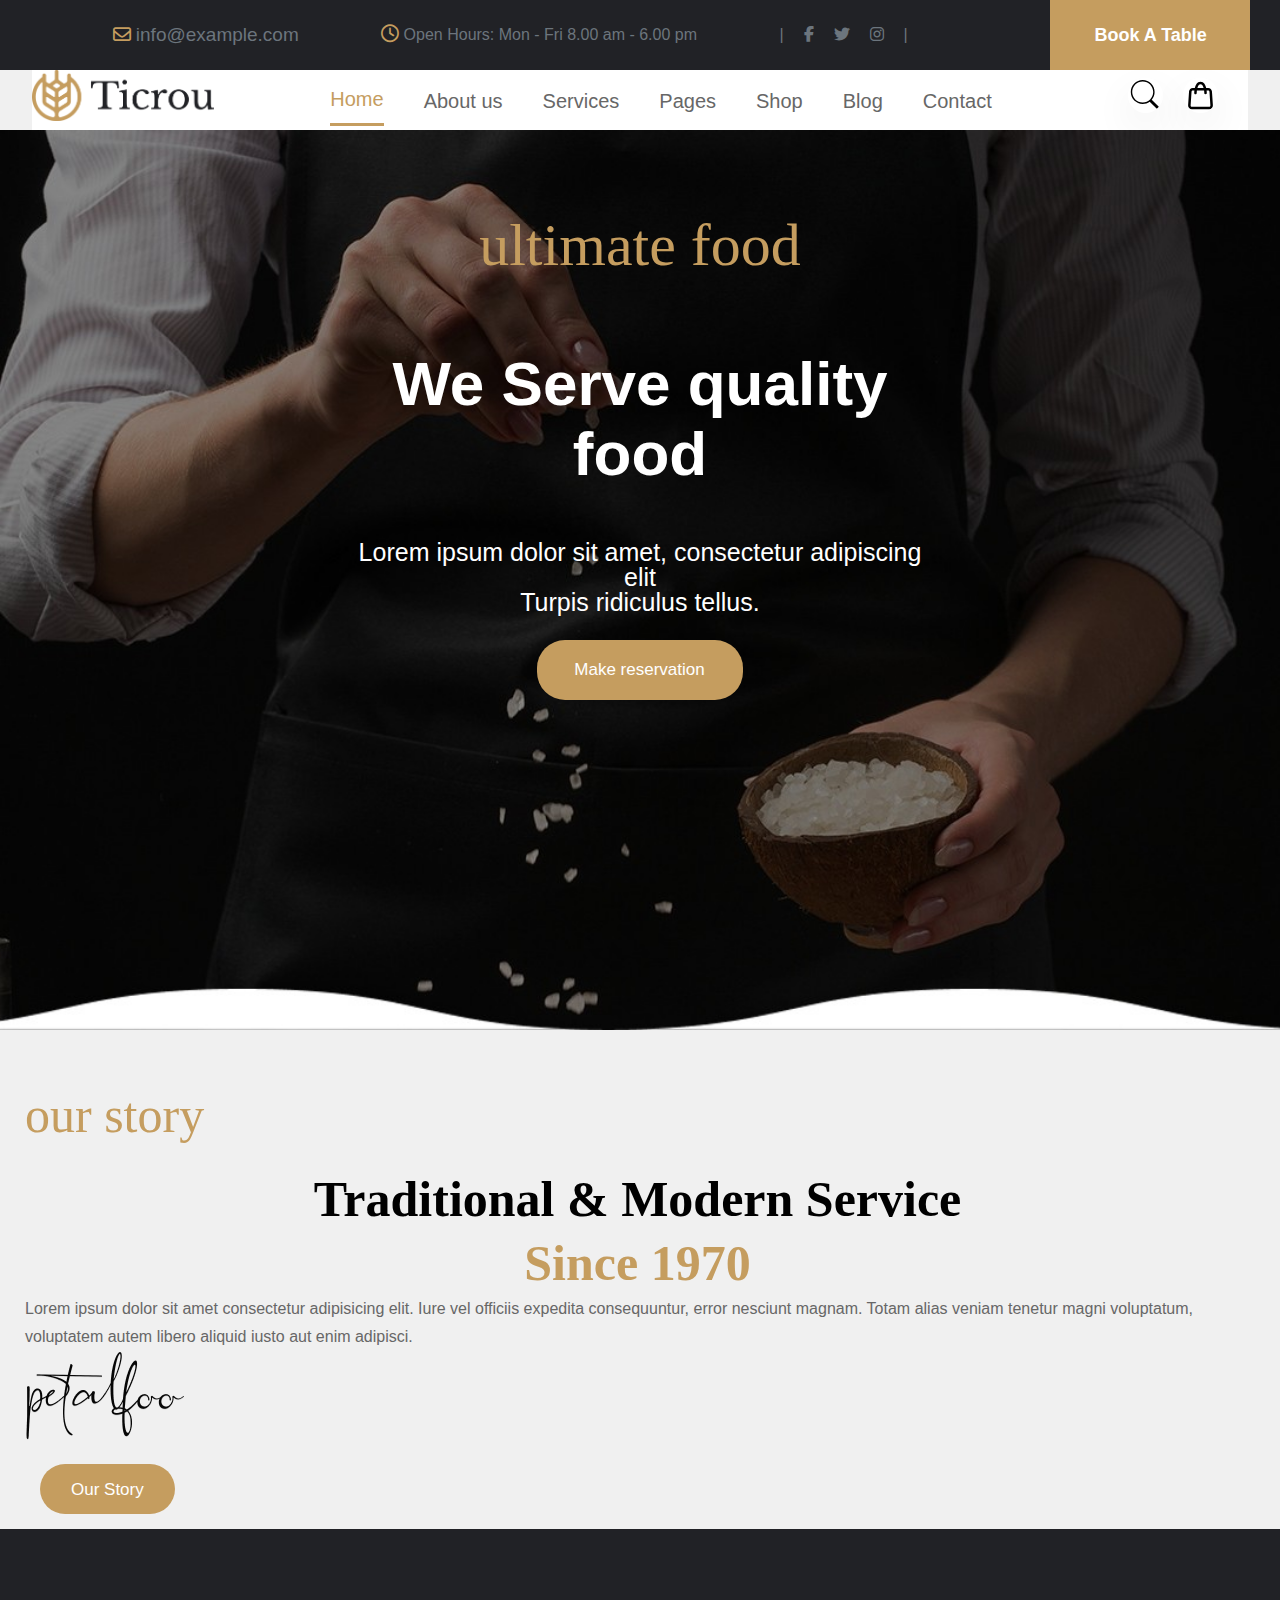
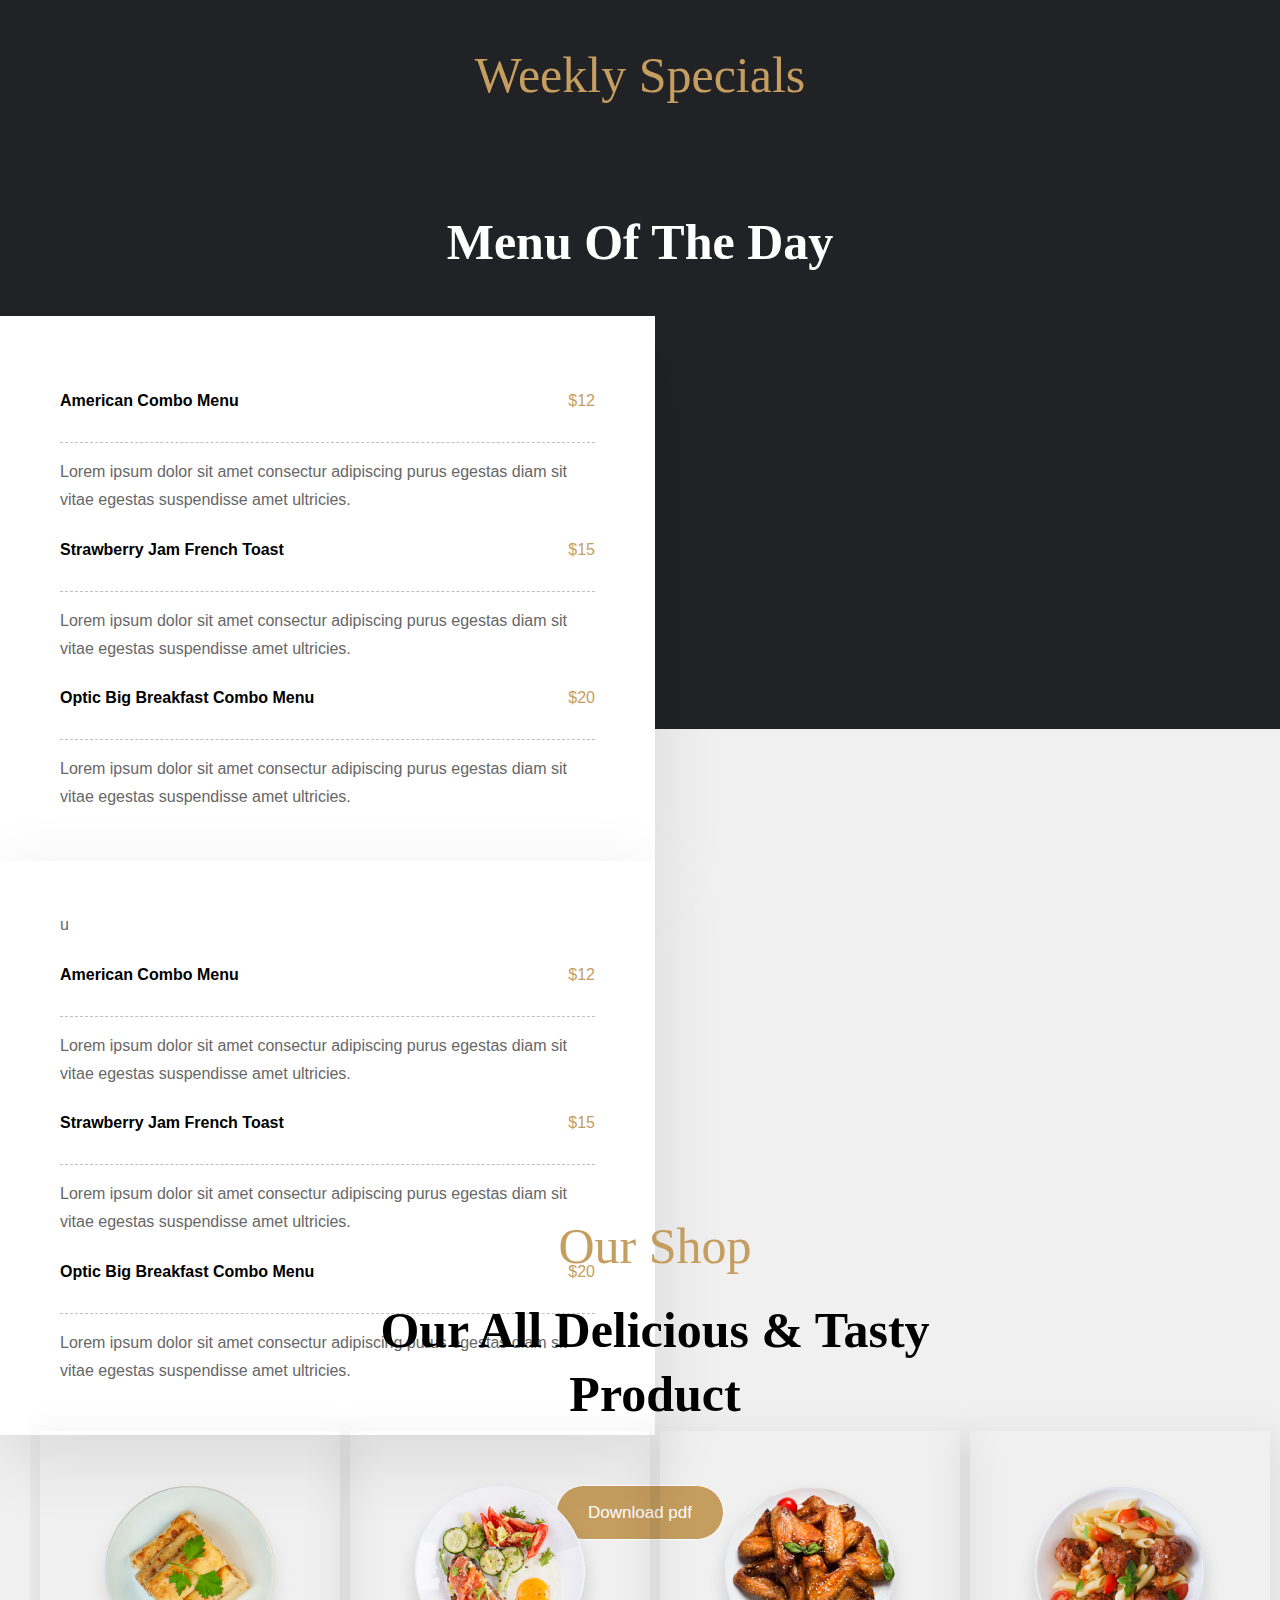
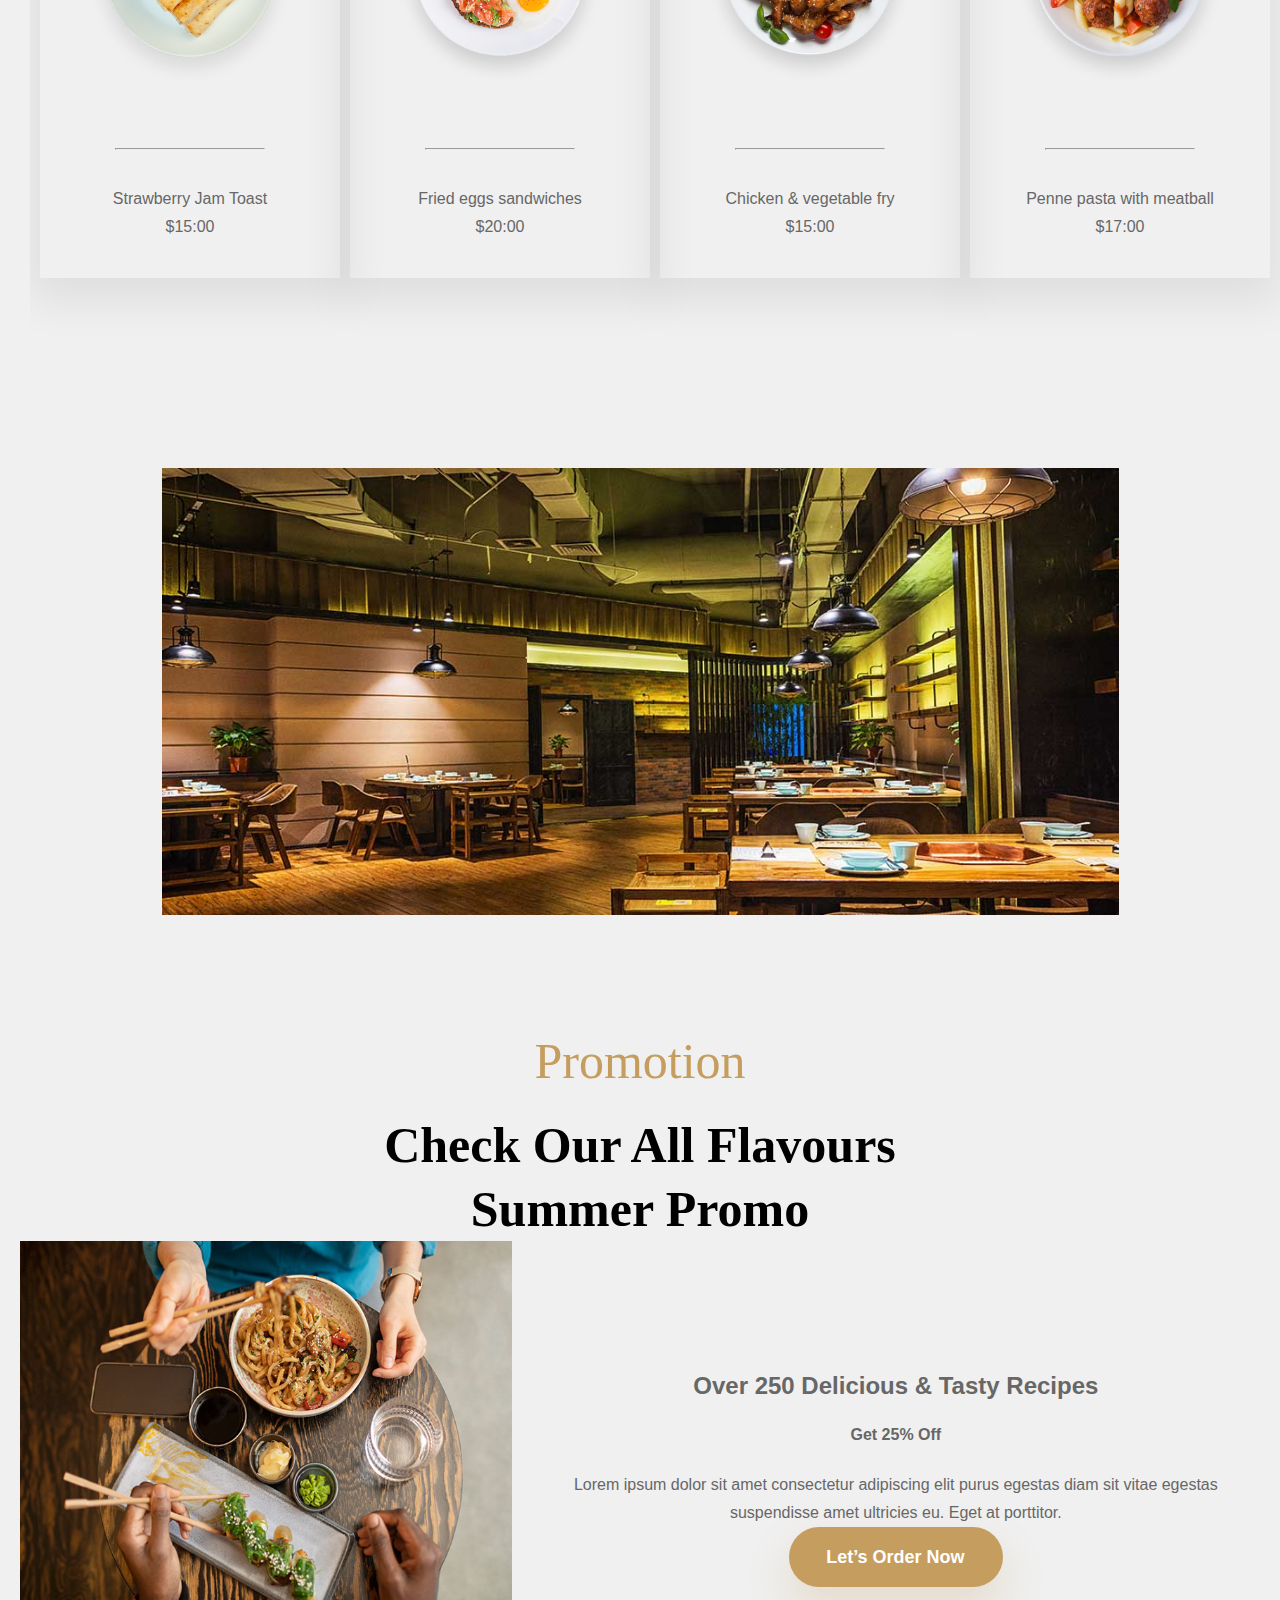
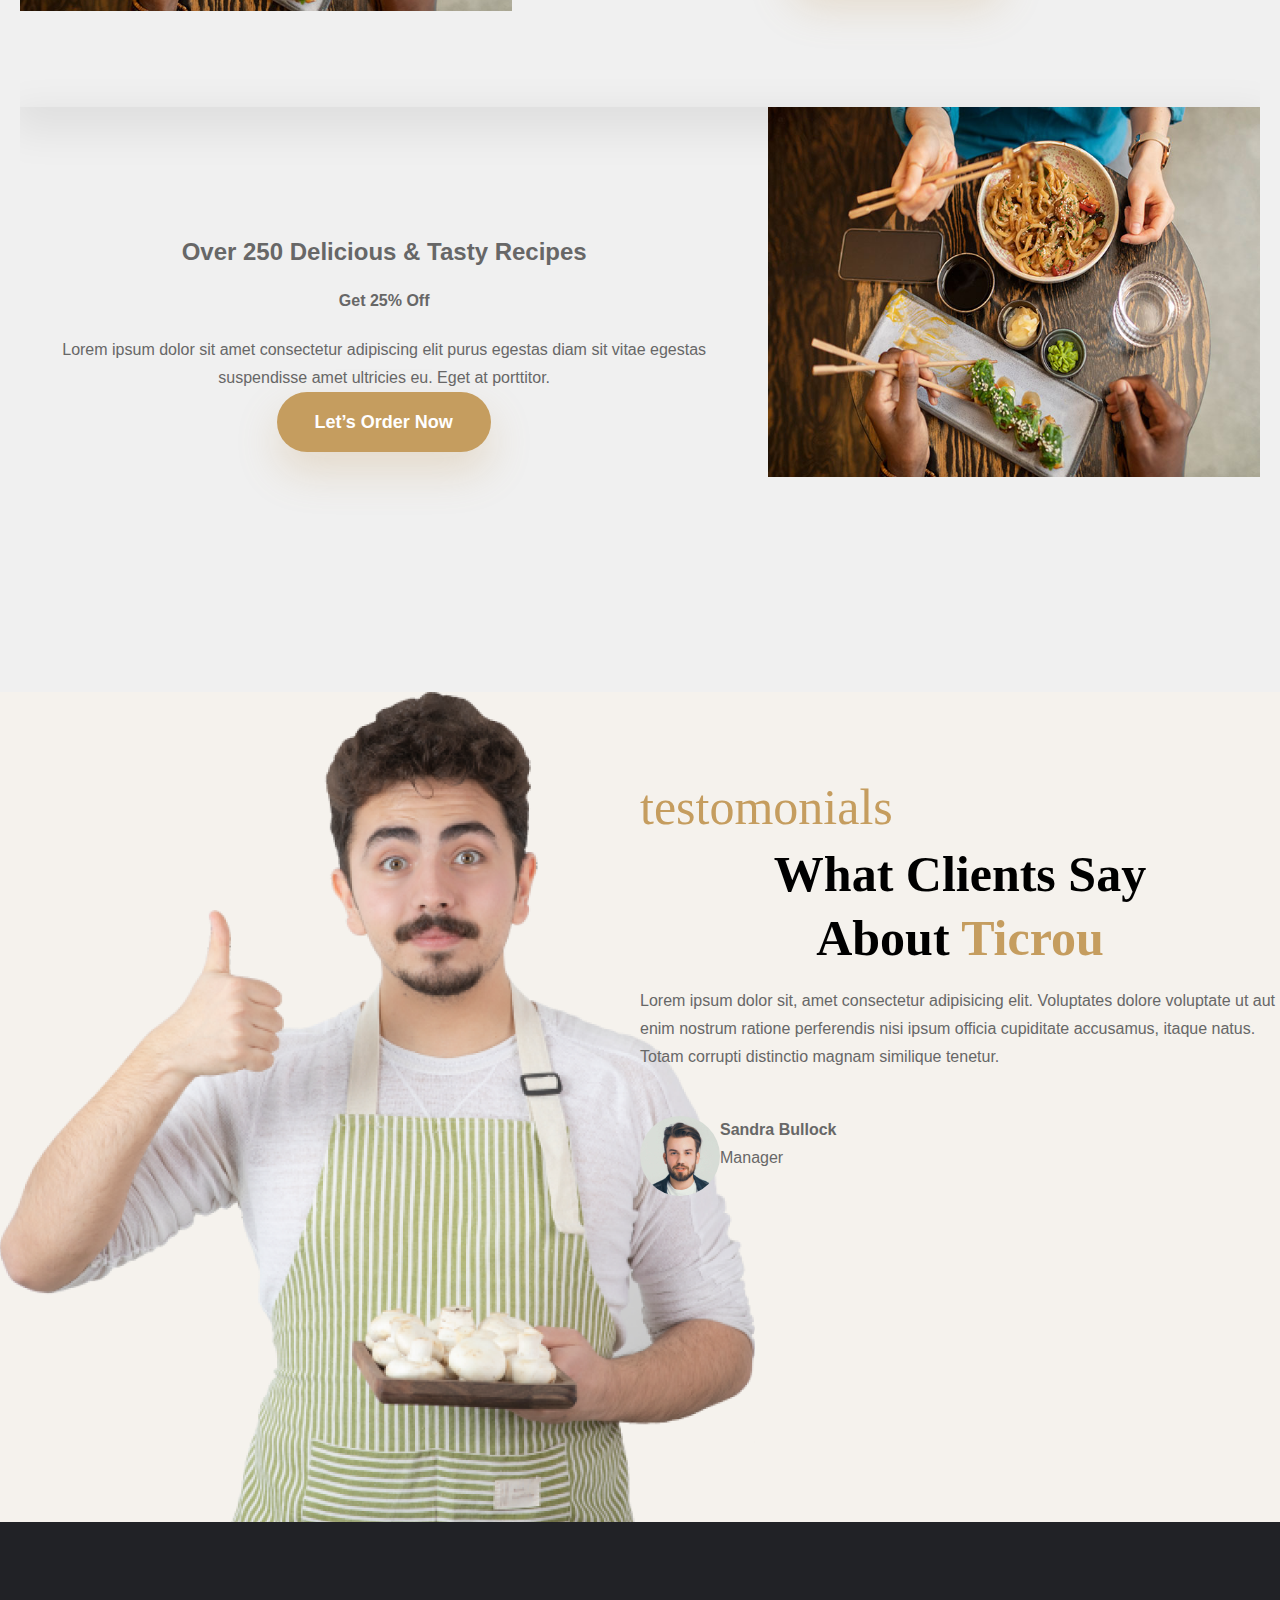
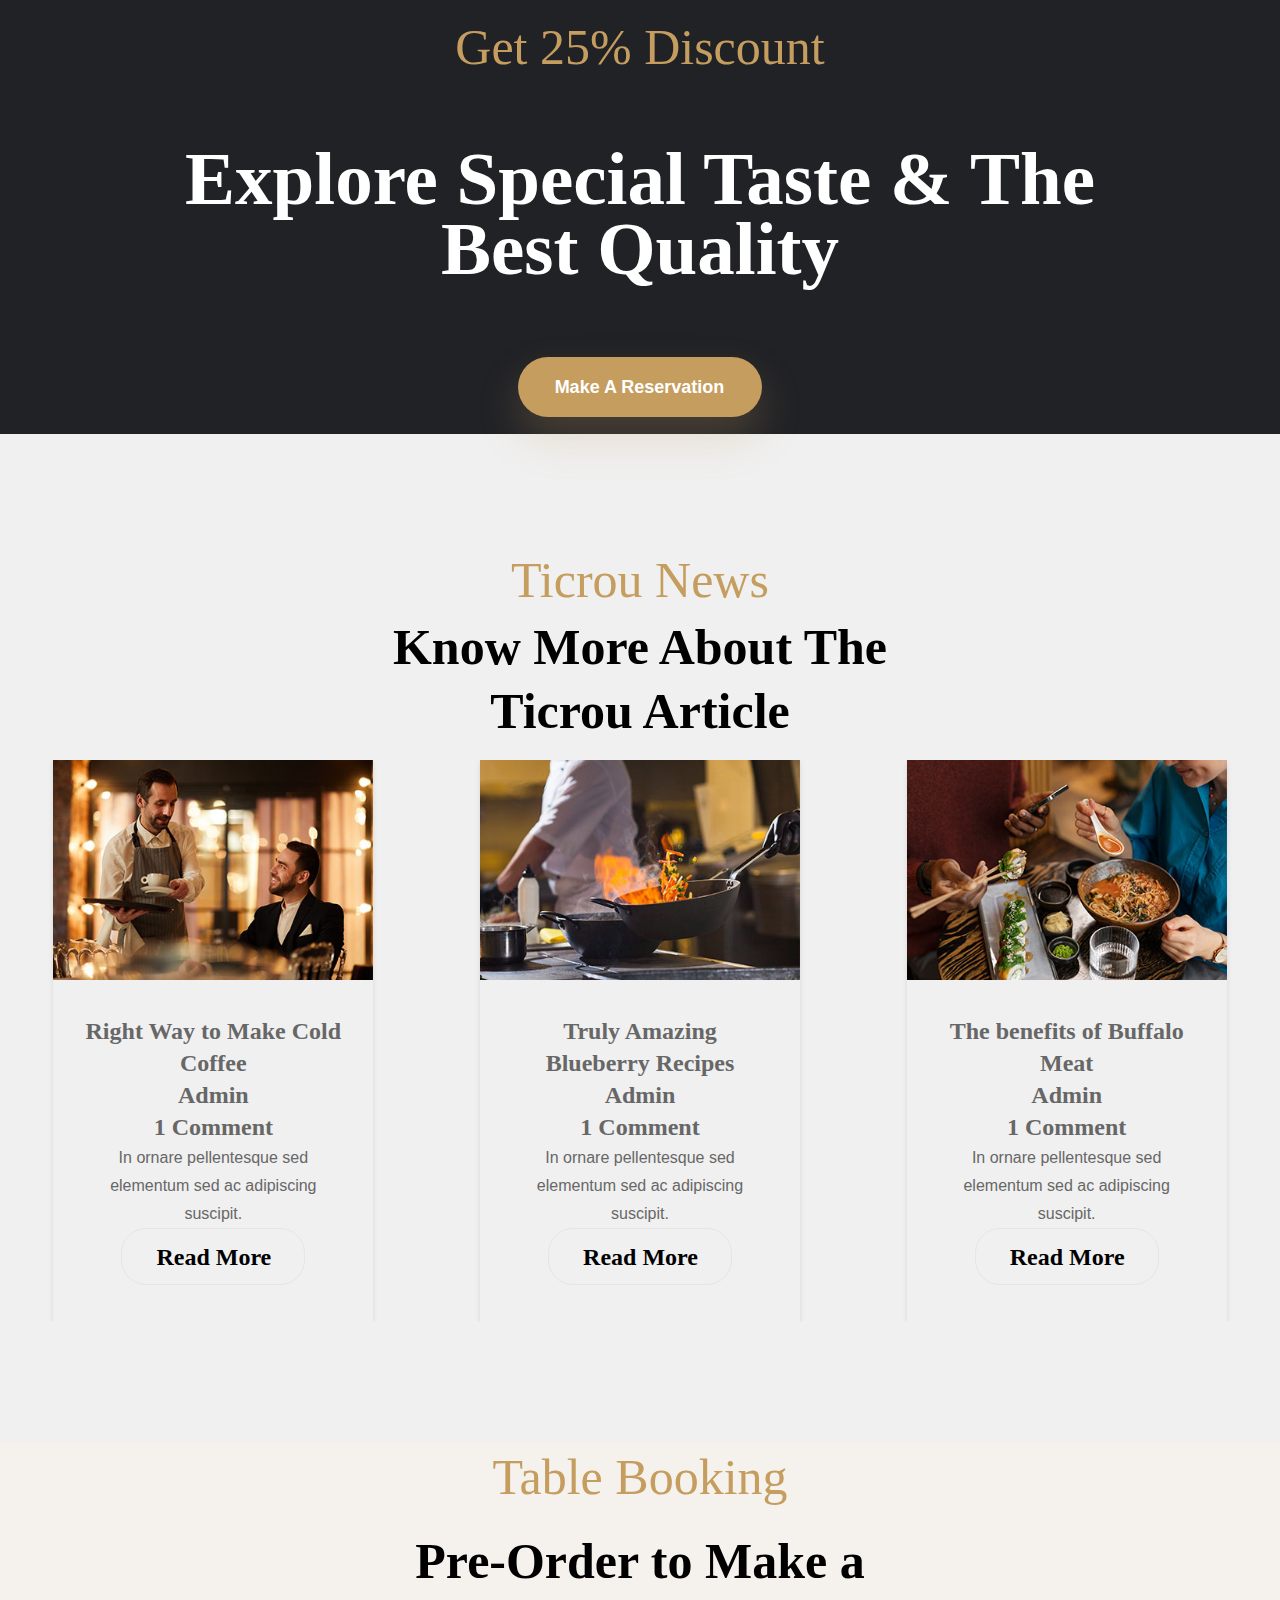
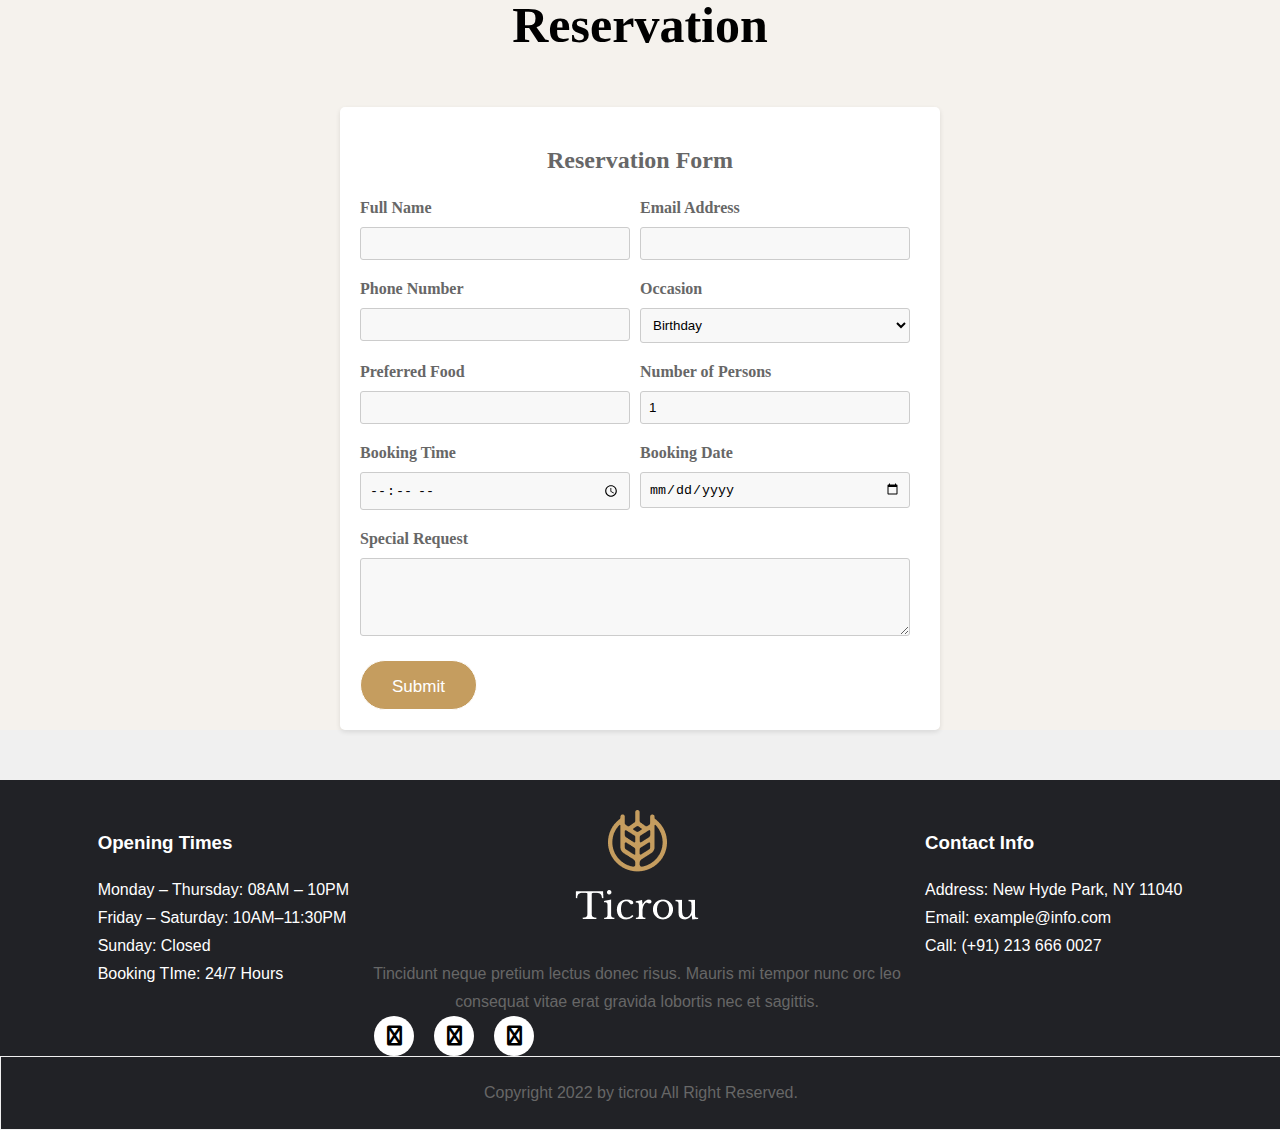
==== index.html @ 03477d73 "Update and rename homepage.html to index.html" ====
<!DOCTYPE html>
<html lang="en">
  <head>
    <meta charset="UTF-8" />
    <meta name="viewport" content="width=device-width, initial-scale=1.0" />
    <title>ticrou-restaurant</title>
    <link rel="stylesheet" href="main.css" />
    <link rel="stylesheet" href="media.css">
<link rel="stylesheet" href="https://cdnjs.cloudflare.com/ajax/libs/font-awesome/6.4.2/css/all.min.css">     
</head>
  <body>
  
    <section class="header">
      <div class="header-top">
      <div class="info">
        <div class="email">
          <i class="fa-regular fa-envelope"></i>
        <a href="info@example.com">info@example.com</a> 
      </div>
      <div class="hours">
        <i class="fa-regular fa-clock"></i>
        Open Hours: Mon - Fri 8.00 am - 6.00 pm
      </div>
      <ul class="social">
        |
        <li><a href="#" class="fa-brands fa-facebook-f"></a></li>
        <li><a href="#" class="fa-brands fa-twitter"></a></li>
        <li><a href="#" class="fa-brands fa-instagram"></a></li> 
        |
      </ul>
    </div>
        <div class="book-btn-container">
          <a href="homepage.html" class="book-in-btn">Book A Table</a>
        </div>
      
      </div>
      <div class="header-bottom">
        
        <div class="logo-box">
            <img class="logo-header" src="./images/logo.png" alt="LOGO" />
          </a>
        </div>
      <div class="nav"> 
        <i class="fa-solid fa-bars"></i>
      </div>
        <div class="navbar">
          <a href="homepage.html">Home</a>
          <a href="#">About us</a>
          <a href="#">Services</a>
          <a href="#">Pages</a>
          <a href="#">Shop</a>
          <a href="#">Blog</a>
          <a href="#">Contact</a>
        </div>
        <ul class="rightnav">
          <div class="toogler">
            <a class="search-icon"><svg class="searchicon" xmlns="http://www.w3.org/2000/svg" x="0px" y="0px" width="100" height="100" viewBox="0 0 50 50">
              <path d="M 21 3 C 11.621094 3 4 10.621094 4 20 C 4 29.378906 11.621094 37 21 37 C 24.710938 37 28.140625 35.804688 30.9375 33.78125 L 44.09375 46.90625 L 46.90625 44.09375 L 33.90625 31.0625 C 36.460938 28.085938 38 24.222656 38 20 C 38 10.621094 30.378906 3 21 3 Z M 21 5 C 29.296875 5 36 11.703125 36 20 C 36 28.296875 29.296875 35 21 35 C 12.703125 35 6 28.296875 6 20 C 6 11.703125 12.703125 5 21 5 Z"></path>
              </svg></a>
              <a class="shopping-bag"><svg class="shoppingbag" width="178px" height="178px" viewBox="-1.92 -1.92 27.84 27.84" xmlns="http://www.w3.org/2000/svg" stroke="#000000" stroke-width="0.00024000000000000003"><g id="SVGRepo_bgCarrier" stroke-width="0"></g><g id="SVGRepo_tracerCarrier" stroke-linecap="round" stroke-linejoin="round"></g><g id="SVGRepo_iconCarrier"> <path fill-rule="evenodd" clip-rule="evenodd" d="M16.5285 6C16.5098 5.9193 16.4904 5.83842 16.4701 5.75746C16.2061 4.70138 15.7904 3.55383 15.1125 2.65C14.4135 1.71802 13.3929 1 12 1C10.6071 1 9.58648 1.71802 8.88749 2.65C8.20962 3.55383 7.79387 4.70138 7.52985 5.75747C7.50961 5.83842 7.49016 5.9193 7.47145 6H5.8711C4.29171 6 2.98281 7.22455 2.87775 8.80044L2.14441 19.8004C2.02898 21.532 3.40238 23 5.13777 23H18.8622C20.5976 23 21.971 21.532 21.8556 19.8004L21.1222 8.80044C21.0172 7.22455 19.7083 6 18.1289 6H16.5285ZM8 11C8.57298 11 8.99806 10.5684 9.00001 9.99817C9.00016 9.97438 9.00044 9.9506 9.00084 9.92682C9.00172 9.87413 9.00351 9.79455 9.00718 9.69194C9.01451 9.48652 9.0293 9.18999 9.05905 8.83304C9.08015 8.57976 9.10858 8.29862 9.14674 8H14.8533C14.8914 8.29862 14.9198 8.57976 14.941 8.83305C14.9707 9.18999 14.9855 9.48652 14.9928 9.69194C14.9965 9.79455 14.9983 9.87413 14.9992 9.92682C14.9996 9.95134 14.9999 9.97587 15 10.0004C15 10.0004 15 11 16 11C17 11 17 9.99866 17 9.99866C16.9999 9.9636 16.9995 9.92854 16.9989 9.89349C16.9978 9.829 16.9957 9.7367 16.9915 9.62056C16.9833 9.38848 16.9668 9.06001 16.934 8.66695C16.917 8.46202 16.8953 8.23812 16.8679 8H18.1289C18.6554 8 19.0917 8.40818 19.1267 8.93348L19.86 19.9335C19.8985 20.5107 19.4407 21 18.8622 21H5.13777C4.55931 21 4.10151 20.5107 4.13998 19.9335L4.87332 8.93348C4.90834 8.40818 5.34464 8 5.8711 8H7.13208C7.10465 8.23812 7.08303 8.46202 7.06595 8.66696C7.0332 9.06001 7.01674 9.38848 7.00845 9.62056C7.0043 9.7367 7.00219 9.829 7.00112 9.89349C7.00054 9.92785 7.00011 9.96221 7 9.99658C6.99924 10.5672 7.42833 11 8 11ZM9.53352 6H14.4665C14.2353 5.15322 13.921 4.39466 13.5125 3.85C13.0865 3.28198 12.6071 3 12 3C11.3929 3 10.9135 3.28198 10.4875 3.85C10.079 4.39466 9.76472 5.15322 9.53352 6Z" ></path> </g></svg></a>
          </div>
        </div>
        
      </div>
    </section>
    <section class="banner">
        <div class="banner-img">
          
          <div class="banner-sep">
          </div>
        </div>
        
        <div class="banner-text">
          <h3>ultimate food</h3>
          <h2>We Serve quality food</h2>
          <p>Lorem ipsum dolor sit amet, consectetur adipiscing elit <br>Turpis ridiculus tellus.</p>
          <div class="make-reservation"><a href="homepage.html"><button class="make-reservation-btn">Make reservation </button>
          </a></div>
            <div class="seperator-img">
            <!-- <img src="./images/shape-1.png" alt="seperator"> -->
          </div>
        </div>
    </section>

    <section class="about">
      <div class="about-text">
      <h3>our story</h3>
      <h2>Traditional & Modern Service <span>Since 1970</span></h2>
      <p>Lorem ipsum dolor sit amet consectetur adipisicing elit. Iure vel officiis expedita consequuntur, error nesciunt magnam. Totam alias veniam tenetur magni voluptatum, voluptatem autem libero aliquid iusto aut enim adipisci.</p>
      <div class="signiture">
        <img src="./images/signature-1.png" alt="signiture">
      </div>
        <a href="about.html"><button class="about-btn">Our Story </button></a>
      </div>
      </div>
    </section>

    <section class="menu">
      <div class="pattern-layer">
        <div class="pattern-1">
          
        </div>
        <div class="pattern-2">
          
        </div>
        <div class="pattern-3">
          
        </div>
      </div>
      <div class="out-cont">
        <div class="in-cont">
          <div class="pattern-1" style="background-image: url('./images/shape-5.png');">
          </div>
          <div class="menu-title">
            <span class="sub-title">Weekly Specials</span>
            <h2>Menu Of The Day</h2>
          </div>
          <div class="main-menu">
            <div class="menu-1">
              <div class="in-menu-1">
                <div class="single-item">
                  <div class="upper-box">
                      <h4><a href="http://azim.commonsupport.com/Ticrou/shop-details.html">American Combo Menu</a></h4>
                      <span class="price">$12</span>
                  </div>
                  <div class="text">
                      <p>Lorem ipsum dolor sit amet consectur adipiscing purus egestas diam sit vitae egestas suspendisse amet ultricies.</p>
                  </div>
                </div>
                <div class="single-item">
                  <div class="upper-box">
                      <h4><a href="http://azim.commonsupport.com/Ticrou/shop-details.html">Strawberry Jam French Toast </a></h4>
                      <span class="price">$15</span>
                  </div>
                  <div class="text">
                      <p>Lorem ipsum dolor sit amet consectur adipiscing purus egestas diam sit vitae egestas suspendisse amet ultricies.</p>
                  </div>
              </div>
              <div class="single-item">
                <div class="upper-box">
                    <h4><a href="http://azim.commonsupport.com/Ticrou/shop-details.html">Optic Big Breakfast Combo Menu</a></h4>
                    <span class="price">$20</span>
                </div>
                <div class="text">
                    <p>Lorem ipsum dolor sit amet consectur adipiscing purus egestas diam sit vitae egestas suspendisse amet ultricies.</p>
                </div>
            </div>
              </div>
            </div>
            <div class="menu-1">u 
              <div class="in-menu-1">
                <div class="single-item">
                  <div class="upper-box">
                      <h4><a href="http://azim.commonsupport.com/Ticrou/shop-details.html">American Combo Menu</a></h4>
                      <span class="price">$12</span>
                  </div>
                  <div class="text">
                      <p>Lorem ipsum dolor sit amet consectur adipiscing purus egestas diam sit vitae egestas suspendisse amet ultricies.</p>
                  </div>
                </div>
                <div class="single-item">
                  <div class="upper-box">
                      <h4><a href="http://azim.commonsupport.com/Ticrou/shop-details.html">Strawberry Jam French Toast </a></h4>
                      <span class="price">$15</span>
                  </div>
                  <div class="text">
                      <p>Lorem ipsum dolor sit amet consectur adipiscing purus egestas diam sit vitae egestas suspendisse amet ultricies.</p>
                  </div>
              </div>
              <div class="single-item">
                <div class="upper-box">
                    <h4><a href="http://azim.commonsupport.com/Ticrou/shop-details.html">Optic Big Breakfast Combo Menu</a></h4>
                    <span class="price">$20</span>
                </div>
                <div class="text">
                    <p>Lorem ipsum dolor sit amet consectur adipiscing purus egestas diam sit vitae egestas suspendisse amet ultricies.</p>
                </div>
            </div>
              </div>
            </div>
          </div>
          <div class="down-btn"><a href="homepage.html"><button class="download-btn">Download pdf </button></a></div>
            </div>
          </div>
        </div>
      </div>
    </section>
    <section class="shop-section">
      <div class="auto-container">
        <div class="sec-title mb_50">
            <span class="sub-title">Our Shop</span>
            <h2>Our All Delicious &amp; Tasty <br>Product</h2>
        </div>
        <div class="plates">
          <div class="plate-1">
            <div class="up-content">
              <img src="./images/shop-1.png" alt="">
            </div>
            <hr>
            <div class="lower-content">
              <span>Strawberry Jam Toast</span>
              <span class="price">$15:00</span>
            </div>
          </div>
          <div class="plate-2">
            <div class="upper-content">
              <img src="./images/shop-3.png" alt="">
            </div>
            <hr>
            <div class="lower-content">
              <span>Fried eggs sandwiches</span>
              <span class="price">$20:00</span>
            </div>
          </div>
          <div class="plate-3">
            <div class="upper-content">
              <img src="./images/shop-4.png" alt="">
            </div>
            <hr>
            <div class="lower-content">
              <span>Chicken & vegetable fry</span>
              <span class="price">$15:00</span>
          </div>
          </div>
          <div class="plate-4">
            <div class="upper-content">
              <img src="./images/shop-2.png" alt="">
            </div>
            <hr>
            <div class="lower-content">
              <span>Penne pasta with meatball</span>
              <span class="price">$17:00</span>
            </div>
          </div>
        </div>
    </section>
    <section class="gallary-section">
      <div class="gallary">
        <!-- <figure> <img src="./images/gallery-1.jpg" alt=""></figure> -->
      <div class="content-box">
        <h4><a href="http://azim.commonsupport.com/Ticrou/index.html"><button>Top 10 breakfast spots in Paris</button></a></h4>
        <span style="display: block;">Breakfast</span>
      </div>
      </div>
    </section>
    <section class="promotion">
      <div class="container">
        <div class="title">
          <span class="sub-title">Promotion</span>
          <h2>Check Our All Flavours <br> Summer Promo<br></h2>
        </div>
        <div class="promo">
        <div class="promo-1">
          <div class="promo-img-1">
          <img src="./images/promotion-1.jpg" alt="promo1" noreapeate>
          </div>
          <div class="order-box-1">
              <h2>Over <span>250</span> Delicious &amp; Tasty Recipes</h2>
              <h4>Get 25% Off</h4>
              <p>Lorem ipsum dolor sit amet consectetur adipiscing elit purus egestas diam sit vitae egestas suspendisse amet ultricies eu. Eget at porttitor.</p>
              <a href="http://azim.commonsupport.com/Ticrou/index.html" class="theme-btn-one">Let’s Order Now</a>
          </div>
          </div>
          <div class="promo-1">
            <div class="order-box-1">
              <h2>Over <span>250</span> Delicious &amp; Tasty Recipes</h2>
              <h4>Get 25% Off</h4>
              <p>Lorem ipsum dolor sit amet consectetur adipiscing elit purus egestas diam sit vitae egestas suspendisse amet ultricies eu. Eget at porttitor.</p>
              <a href="http://azim.commonsupport.com/Ticrou/index.html" class="theme-btn-one">Let’s Order Now</a>
          </div>
            <div class="promo-img-1">
            <img src="./images/promotion-1.jpg" alt="promo1" noreapeate>
            </div>
            
            </div>
          </div>
        </div>
        
      </div>
    </section>
    <section class="testomonial">
        <div class="test-images">
          <div class="chilly">
            <img  src="./images/image-2.png" alt="chilly">
          </div>
        </div>
        <div class="test">
          <div class="test-title">
            <span>testomonials</span>
            <h2>What Clients Say <br>About <span>Ticrou</span></h2>
          </div>
          <div class="inner-test">
            <p>Lorem ipsum dolor sit, amet consectetur adipisicing elit. Voluptates dolore voluptate ut aut enim nostrum ratione perferendis nisi ipsum officia cupiditate accusamus, itaque natus. Totam corrupti distinctio magnam similique tenetur.</p>
            <div class="author-box">
              <div >
                <img class="test-img" src="./images/testimonial-1.jpg" alt="testomonial" >
              </div>
              <div class="author-text">
                <h4>Sandra Bullock</h4>
                <p>Manager</p>
              </div>
            </div>
          </div>
        </div>
    </section>
    <section class="discount">
      <div class="disc-title">
        <span >Get 25% Discount</span>
        <h2>Explore Special Taste &amp; The <br>Best Quality</h2>
        <a href="http://azim.commonsupport.com/Ticrou/index.html" class="theme-btn-one">Make a Reservation</a>
      </div>
    </section>
    <section class="news">
      <div class="news-title">
        <span>Ticrou News</span>
        <h2>Know More About The <br>Ticrou Article</h2>
      </div>
      <div class="news-content">
            <div class="news1">
              <div class="img-box">
                <a href=""><img src="./images/news-1.jpg" alt="" ></a>
              </div>
              <div class="lower-content">
                <a href="">Right Way to Make Cold Coffee</a>
                <ul class="post-info clearfix">
                  <li><i class="icon-10"></i><a href="http://azim.commonsupport.com/Ticrou/blog-details.html">Admin</a></li>
                  <li><i class="icon-11"></i><a href="http://azim.commonsupport.com/Ticrou/blog-details.html">1 Comment</a></li>
              </ul>
                <p>In ornare pellentesque sed elementum sed ac adipiscing suscipit.</p>
                <a href="http://azim.commonsupport.com/Ticrou/blog-details.html" class="theme-btn-two">Read More</a>
              </div>
            </div>
            <div class="news1">
              <div class="img-box">
                <a href=""><img src="./images/news-2.jpg" alt=""></a>
              </div>
              <div class="lower-content">
                <a href="">Truly Amazing Blueberry Recipes</a>
                <ul class="post-info clearfix">
                  <li><i class="icon-10"></i><a href="http://azim.commonsupport.com/Ticrou/blog-details.html">Admin</a></li>
                  <li><i class="icon-11"></i><a href="http://azim.commonsupport.com/Ticrou/blog-details.html">1 Comment</a></li>
              </ul>
                <p>In ornare pellentesque sed elementum sed ac adipiscing suscipit.</p>
                <a href="http://azim.commonsupport.com/Ticrou/blog-details.html" class="theme-btn-two">Read More</a>
              </div>
            </div>
            <div class="news1">
              <div class="img-box">
                <a href=""><img src="./images/news-3.jpg" alt="" ></a>
              </div>
              <div class="lower-content">
                <a href="">The benefits of Buffalo Meat</a>
                <ul class="post-info clearfix">
                  <li><i class="icon-10"></i><a href="http://azim.commonsupport.com/Ticrou/blog-details.html">Admin</a></li>
                  <li><i class="icon-11"></i><a href="http://azim.commonsupport.com/Ticrou/blog-details.html">1 Comment</a></li>
              </ul>
                <p>In ornare pellentesque sed elementum sed ac adipiscing suscipit.</p>
                <a href="http://azim.commonsupport.com/Ticrou/blog-details.html" class="theme-btn-two">Read More</a>
              </div>
            </div>
            </div>
      </div>
    </section>
    <section class="booking">
    <div class="sub-title">
      <span class="sub-title">Table Booking</span>
      <h2>Pre-Order to Make a <br>Reservation</h2>
    </div>
    <div class="form-container">
      <h2>Reservation Form</h2>
      <form>
          <div class="input-group">
              <div class="input-item">
                  <label for="full-name">Full Name</label>
                  <input type="text" id="full-name" name="full-name" required>
              </div>
              <div class="input-item">
                  <label for="email">Email Address</label>
                  <input type="email" id="email" name="email" required>
              </div>
          </div>

          <div class="input-group">
              <div class="input-item">
                  <label for="phone">Phone Number</label>
                  <input type="tel" id="phone" name="phone" required>
              </div>
              <div class="input-item">
                  <label for="occasion">Occasion</label>
                  <select id="occasion" name="occasion">
                      <option value="birthday">Birthday</option>
                      <option value="anniversary">Anniversary</option>
                      <option value="wedding">Wedding</option>
                      <option value="other">Other</option>
                  </select>
              </div>
          </div>

          <div class="input-group">
              <div class="input-item">
                  <label for="preferred-food">Preferred Food</label>
                  <input type="text" id="preferred-food" name="preferred-food">
              </div>
              <div class="input-item">
                  <label for="num-persons">Number of Persons</label>
                  <input type="number" id="num-persons" name="num-persons" min="1" value="1">
              </div>
          </div>

          <div class="input-group">
              <div class="input-item">
                  <label for="booking-time">Booking Time</label>
                  <input type="time" id="booking-time" name="booking-time">
              </div>
              <div class="input-item">
                  <label for="booking-date">Booking Date</label>
                  <input type="date" id="booking-date" name="booking-date">
              </div>
          </div>

          <div class="input-group">
              <div class="input-item full-width">
                  <label for="special-request">Special Request</label>
                  <textarea id="special-request" name="special-request" rows="4"></textarea>
              </div>
          </div>

          <button type="submit">Submit</button>
      </form>
  </div>
    </div>
    </section>
    <section class="footeer">
      <div class="upper-footer">
        <div class="content">
          <div class="open">
                  <div class="widget-title">
                      <h3>Opening Times</h3>
                  </div>
                  <div class="widget-content">
                      <ul>
                          <li>Monday – Thursday: 08AM – 10PM</li>
                          <li>Friday – Saturday: 10AM–11:30PM</li>
                          <li>Sunday: <span>Closed</span></li>
                          <li>Booking TIme: 24/7 Hours</li>
                      </ul>
                  </div>
              </div>
          </div>
          <div class="logo">
                  <div class="widget-content">
                      <div class="foot-logo">
                        <img src="./images/footer-logo.png" alt="" srcset="">
                      </div>
                      <div class="text">
                          <p>Tincidunt neque pretium lectus donec risus. Mauris mi tempor nunc orc leo consequat vitae erat gravida lobortis nec et sagittis.</p>
                      </div>
                        <div class="social">
                          <div class="social-icons">
                            <a href="#" class="fa fa-facebook"></a>
                            <a href="#" class="fa fa-twitter"></a>
                            <a href="#" class="fa fa-instagram"></a>
                          </div>
                        </div>
                  </div>
          </div>
          <div class="contact">
            <!--  -->
                  <div class="widget-title">
                      <h3>Contact Info</h3>
                  </div>
                  <div class="widget-content">
                      <ul class="info-list">
                          <li><span>Address: </span>New Hyde Park, NY 11040</li>
                          <li><span>Email: </span><a href="mailto:example@info.com">example@info.com</a></li>
                          <li><span>Call: </span><a href="tel:912136660027">(+91) 213 666 0027</a></li>
                      </ul>
                  </div>
            <!--  -->
          </div>
        </div>
      <div class="lower-footer">
        <p>Copyright 2022 by <a href="index.html">ticrou</a> All Right Reserved.</p>
      </div>
    </section>
  </body>
</html>
---- main.css ----
:root {
    --black: #000;
    --white: #ffffff;
    --gold: #C59D5F;
    --darkblue: #212226;
    --gray: #BCBDBE;
    --gray2: #848484;
    --baige:#F5F2ED;
    --purple:#4D4851;
    --blue: #007bff;
    --indigo: #6610f2;
    --purple: #6f42c1;
    --pink: #e83e8c;
    --red: #dc3545;
    --orange: #fd7e14;
    --yellow: #ffc107;
    --green: #28a745;
    --teal: #20c997;
    --cyan: #17a2b8;
    --white: #fff;
    --gray: #6c757d;
    --gray-dark: #343a40;
    --primary: #007bff;
    --secondary: #6c757d;
    --success: #28a745;
    --info: #17a2b8;
    --warning: #ffc107;
    --danger: #dc3545;
    --light: #f8f9fa;
    --dark: #343a40;
    --breakpoint-xs: 0;
    --breakpoint-sm: 576px;
    --breakpoint-md: 768px;
    --breakpoint-lg: 992px;
    --breakpoint-xl: 1200px;
    --font-family-sans-serif: -apple-system, BlinkMacSystemFont, "Segoe UI", Roboto, "Helvetica Neue", Arial, "Noto Sans", sans-serif, "Apple Color Emoji", "Segoe UI Emoji", "Segoe UI Symbol", "Noto Color Emoji";
    --font-family-monospace: SFMono-Regular, Menlo, Monaco, Consolas, "Liberation Mono", "Courier New", monospace;
}

*{
    box-sizing: border-box;
    list-style: inherit;
}
img{
    border-style: none;
    display: inline-block;
    max-width: 100%;
    height: auto;
    transition-delay: .1s;
    transition-timing-function: ease-in-out;
    transition-duration: .7s;
    transition-property: all;   
}

a{
    color: inherit;
    font-style: inherit;
    text-decoration: inherit;
    text-decoration-line: inherit;
}

ul,li{
    list-style: none;
    padding: 0px;
    margin: 0px;
}

body {
    background: var(--darkblue);
    margin: 0;
    padding: 0;
    font-size: 16px;
    color: #676767;
    line-height: 28px;
    font-weight: 400;
    background: #ffffff;
    font-family: 'Poppins', sans-serif;
    width: 100%;
    background-size: cover;
    background-repeat: no-repeat;
    background-position: center top;
    -webkit-font-smoothing: antialiased;
}

.header{
    width: 100%;
}

.header-top{
    background-color: var(--darkblue);
    display: flex;
    align-items: center;
    justify-content: space-around;
    width: 100%;
    margin: auto;
}

.info {
    position: relative;
    display: flex;
    flex-wrap: wrap;
    background-color: var(--darkblue);
    align-items: center;
    justify-content:space-evenly;
    font-weight: 500;
    font-size: 19px;
    width: 75%;
    color: var(--gray);
}

.info .email .fa-regular{ 
    color: var(--gold);
    font-size: 18px;
}

.info .email a:hover{
    color: var(--gold);
    transition: all 300ms ;
}

.social{
    display: flex;
    gap: 20px;
    font-size: 16px;
}
.social a:hover{
    color: var(--gold);
    transition: all 500ms;
}

.hours{
    font-size: 16px;
    line-height: 24px;
    font-weight: 500;
    color: var( --gray);
}

.hours .fa-clock{
    color: var(--gold);
    font-size: 18px;
}


.book-in-btn{
    position: relative;
    display: inline-block;
    overflow: hidden;
    vertical-align: middle;
    font-size: 18px;
    line-height: 23px;
    font-family: 'DM Sans', sans-serif;
    font-weight: 700;
    color: #fff;
    padding: 24px 43px 23px 44px;
    z-index: 1;
    background-color: var(--gold);
}
.book-in-btn:hover{
    color: var(--gold);
    transition: all ease-in-out 500ms;
}
.book-in-btn::before{
    content: '';
    width: 0;
    left: 0;
    top:0;
    transition: all ease-in-out 500ms;
    position: absolute;
    z-index: 1;
}

.book-in-btn:hover::before{
    content: '';
    width: 100%;
    height: 100%;
    background-color: var(--white);
    z-index: -1;
}

.header-bottom{
    background-color: var(--white);
    display: flex;
    flex-wrap: wrap;
    justify-content: space-around;
    align-items: center;
    width: 95%;
    height: 90px;
    max-width: 100%;
    max-height: fit-content;
    margin: auto;
}
.logo-header{
    width: 200px;
}
.logo-box img{
    width: 182px;
}
.navbar {
    display: flex;
    flex: 1;
    flex-wrap: wrap;
    justify-content: center;
    align-items: center;
    font-size: 20px;
    gap: 40px;
    list-style-type: none;
    margin-right: 20px;
    height: 30px;
}

.header-bottom a{
    color: inherit;
    text-decoration:inherit;
}

.navbar a:first-child{
    padding-bottom: 5px;
    padding: auto;
    padding-bottom: 10px;
    color: var(--gold); 
    border-bottom: 3px solid var(--gold);
}

.navbar a{
    padding-bottom: 5px;
    padding: auto;
    padding-bottom: 10px;
    
}

.navbar a:hover{
    color: var(--gold); 
    border-bottom: 3px solid var(--gold);
    padding-bottom: 5px; 
    padding: auto;
    padding-bottom: 10px;
}


.nav{
    display:none;
}

.rightnav{
    display: flex;
    flex-direction:row;
    list-style: none;
    gap: 10px;
}

.toogler{
    display: flex;
    flex-direction: row;
    flex-wrap: wrap;
    margin-right: 30px;
    gap: 20px;
}
.search-icon .shopping-bag{
    margin: auto;
    border-radius: 50%;
    background-color: var(--white);
    padding: 5px;
}

.searchicon , .shoppingbag {
    
    box-shadow: 0px 15px 40px rgba(0, 0, 0, 0.07);
    border-radius: 50%;
    width: 35px;
    height: fit-content;
}
.searchicon:hover , .shoppingbag:hover {
    transition:0.5s;
    fill: var(--white);
    background-color: var(--gold);
}

.banner {
    position: relative;
    background-color: var(--white);
}

.banner-img {
    background-image: url("./images/banner.jpg");
    background-repeat: no-repeat;
    background-position: center;
    width: 100%;
    height: 100vh;
    background-size: cover;
    align-items: center;
    border: none;

}


.banner-text {
    color: var(--black);
    z-index: 1;
    font-size: 25px;
    display: flex;
    flex-direction: column;
    text-align: center;
    position: absolute;
    top: 50%;
    left: 50%;
    transform: translate(-50%, -50%);
    padding: 20px;
    background: transparent;
    border-radius: 10px;
    height: 100%;
    max-width: 100%;
    box-shadow:none;
    line-height: 25px;
    white-space: normal;
    
    
}
.banner-text h3{
    color: var(--gold);
    font-size:60px;
    font-family: 'Rouge Script', cursive;
    line-height: 70px;
    font-weight: 400;
    margin-bottom: 17px;
}
.banner-text h2{
color: var(--white);
font-size: 62px;
line-height: 70px;
}
.banner-text p{
    color: var(--white);
}

.banner-img{
    background-image: url('./images/banner.jpg');
    background-repeat: no-repeat;
    background-position: center;
    background-size: cover;
    width: 100%;
}
.make-reservation-btn{
    position: relative;
    border-radius: 28px;
    height: fit-content;
    background-color: var(--gold);
    color: var(--white);
    border:0px solid;
    cursor:pointer;
    color:#ffffff;
    font-family:sans-serif;
    font-size:17px;
    padding:16px 31px;
    text-decoration:none;
    display:inline-block;
    padding: 20px 38px 20px 37px;
    margin-top: 25px;
}
.make-reservation-btn:hover {

    transition: all ease-in-out 300ms;
    color: var(--white);
    z-index:2;
}

.make-reservation-btn::before{
    width: 0;
    content: '';
    transition: all 500ms;
    position: absolute;
    left: 0;
    top: 0;
    
    border-radius:28px 
}
.make-reservation-btn:hover::before{
    content: '';
    width: 100%;
    height: 100%;
    background-color: var(--black);
    z-index:-1;
}

.about-text{
    position: relative;
    display: block;
    margin-right: 30px;
    display: flex;
    flex-direction: column;
    margin-left: 25px;
}

.about-text h3{
    position: relative;
    display: block;
    font-size: 50px;
    line-height: 70px;
    font-family: 'Rouge Script', cursive;
    font-weight: 400;
    margin-bottom: 17px;
    font-family:'Rouge Script',cursive;
    color: var(--gold);
}

.about-text h2{
    position: relative;
    display: block;
    font-size: 50px;
    line-height: 64px;
    font-family: 'Libre Baskerville', serif;
    font-weight: 700;
    color: #000;
    margin: 0px;
}
.about-text h2 span{
    display: block;
    color: var(--gold);
}

p{
    position: relative;
    font-family: 'Poppins', sans-serif;
    color: #676767;
    font-weight: 400;
    margin: 0px;
    transition: all 500ms ease;
}
.about-btn{
    position: relative;
    display: inline-block;
    border-radius: 28px;
    width: fit-content;
    height: 50px;
    background-color: var(--gold);
    color: var(--white);
    border:0px solid;
    cursor:pointer;
    color:#ffffff;
    font-family:sans-serif;
    font-size:17px;
    padding:16px 31px;
    text-decoration:none;
    margin:15px ;
}

.about-btn:hover{
    color: var(--white);
}
.about-btn:hover {

    transition: all ease-in-out 300ms;
    color: var(--white);
    z-index:2;
}

.about-btn::before{
    width: 0;
    content: '';
    transition: all 500ms;
    position: absolute;
    left: 0;
    top: 0;
    
    border-radius:28px 
}
.about-btn:hover::before{
    content: '';
    width: 100%;
    height: 100%;
    background-color: var(--darkblue);
    z-index:-1;
}
.icons {
    width: 40px;
    height: 40px;
    padding: auto;
    margin-right: 20px;
    box-shadow: 0px 15px 40px 10px rgba(0, 0, 0, 0.07);
    border-radius: 50%;
}
.out-cont{
    background-color: var(--darkblue);
    position: relative;
    padding-top: 111px;
    height: 800px;
}
.menu-title .sub-title{
    color: var(--white);
    font-family: 'Rouge Script', cursive;
    position: relative;
    display: block;
    font-size: 50px;
    line-height: 70px;
    font-family: 'Rouge Script', cursive;
    font-weight: 400;
    margin-bottom: 17px;
    text-align: center;
    margin-bottom: 100px;
}
.menu-title h2{
    position: relative;
    display: flex;
    justify-content: center;
    font-size: 50px;
    line-height: 64px;
    font-family: 'Libre Baskerville', serif;
    font-weight: 700;
    color: var(--white);
}

.menu-title :first-child{
    color: var(--gold);
}

.menu-1{
    width: 50%;
    margin-left: 15px;
    background-color: var(--white);
    position: relative;
    display: block;
    padding: 50px 60px;
    background: #fff;
    box-shadow: 0px 20px 70px rgba(0, 0, 0, 0.1);
}
.menu-1 .in-menu-1 .single-item .upper-box {
    position: relative;
    display: flex;
    align-items: center;
    justify-content: space-between;
    padding-bottom: 6px;
    margin-bottom: 15px;
    border-bottom: 1px dashed rgba(0, 0, 0, 0.25);
}

.main-menu{
    display: flex;
    flex-wrap: wrap;
    margin-right: -15px;
    margin-left: -15px;
}
.main-menu a {
    color: inherit;
    list-style: inherit;
}
.main-menu .price {
    color: var(--gold);
}

.single-item h4 a {
    display: inline-block;
    color: #000;
}

.down-btn{
    display: flex;
    justify-content: center;
}

.download-btn{
    display:inline-block;
    justify-content: center;
    border-radius: 28px;
    width: fit-content;
    height: 55px;
    background-color: var(--gold);
    color: var(--white);
    border:1px solid;
    cursor:pointer;
    color:#ffffff;
    font-family:sans-serif;
    font-size:17px;
    padding:16px 31px;
    text-decoration:none;
    margin-top: 50px;
    z-index: 1;
}

.download-btn:hover{
    background-color: var(--black);
}

.shop-section {
    z-index: 1;
    position: relative;
    padding: 482px 0px 120px 0px;
    overflow: hidden;
    margin-left: 30px;
}

.sec-title .sub-title {
    position: relative;
    display: block;
    font-size: 50px;
    line-height: 70px;
    font-family: 'Rouge Script', cursive;
    font-weight: 400;
    margin-bottom: 17px;
    color: var(--gold);
}
.sec-title h2 {
    position: relative;
    display: block;
    font-size: 50px;
    line-height: 64px;
    font-family: 'Libre Baskerville', serif;
    font-weight: 700;
    color: #000;
    margin: 0px;
}
.plates{
    width:100%;
    display:flex;
    justify-content: center;
    flex-direction: row;
    flex-wrap:wrap ;
}

.shop-block-one .inner-box {
    position: relative;
    display: block;
    padding: 36px 15px 43px 15px;
}

.shop-block-one .inner-box {
    position: relative;
    display: block;
    background: #fff;
    text-align: center;
    box-shadow: 0px 15px 40px rgba(0, 0, 0, 0.07);
}

.gallary-section{
    display: block;
    position: relative;
    padding-top: 65px;
    width: 100%;
    height: fit-content;
}

.gallary{
    margin:auto;
    background-image: url("./images/gallery-1.jpg");
    background-repeat: no-repeat;
    background-size: contain;
    background-position: center;
    height:447px ;
}
.gallary button{
    position: relative;
    display: inline-block;
    font-size: 20px;
    line-height: 34px;
    font-weight: 700;
    color: var(--black);
    background: var(--white);
    padding: 18px 30px;
}
.gallary button:hover{
    color: var(--white);
    background-color: var(--gold);
}
/* .gallary span{
    position: absolute;
    bottom: 16px;
    left: 148px;
    color: var(--gold);
    background-color: var(--white);
    padding: 8px 30px;
} */
.gallery-block-one .inner-box .content-box{
    position: absolute;
    left: 0px;
    bottom: 0px;
    width: 100%;
    opacity: 0;
    transition: all 500ms ease;
}
.gallery {
    left: 30px;
    bottom: 30px;
    opacity: 1;
}

.content-box {
    position: absolute;
    left: 0px;
    bottom: 0px;
    width: 100%;
    opacity: 0;
    transition: all 500ms ease;
}

.gallery  .content-box h4{
    position: relative;
    display: block;
    margin-bottom: 10px;
}
.promotion{
    position: relative;
    text-align: center;
}

.sub-title{
    position: relative;
    display: block;
    font-size: 50px;
    line-height: 70px;
    font-family: 'Rouge Script', cursive;
    font-weight: 400;
    margin-bottom: 17px;
    color: var(--gold);
}
.title h2{
    position: relative;
    display: block;
    font-size: 50px;
    line-height: 64px;
    font-family: 'Libre Baskerville', serif;
    font-weight: 700;
    color: #000;
    margin: 0px;
}

hr{
    width: 150px;
}

.lower-content{
    text-align: center;
}
.price{
    display: block;
}
.plate-1 ,.plate-2 ,.plate-3 , .plate-4{
    margin: 5px;
    box-shadow: #000;
    box-shadow: 0px 15px 40px 10px rgba(0, 0, 0, 0.07);
}

.promo{
    max-width: 100%;
    overflow: hidden;
}
.promo-1{
    display:inline-flex;
    box-shadow: 0px 15px 40px 10px rgba(0, 0, 0, 0.07);
    gap: 20px;
}
.promo-img-1{
    position: relative;
    width: 700px;
    height: 527px;
    transition: all 500ms ease;
    display: inline-block;
    max-width: 50%;
    height: auto;
}
.theme-btn-one {
    position: relative;
    display: inline-block;
    overflow: hidden;
    vertical-align: middle;
    font-size: 18px;
    line-height: 23px;
    font-weight: 700;
    font-family: 'DM Sans', sans-serif;
    color: #fff !important;
    text-align: center;
    padding: 19px 38px 18px 37px;
    text-transform: capitalize;
    z-index: 1;
    box-shadow: 0px 20px 40px rgba(197, 157, 95, 0.25);
    border-radius: 150px;
    transition: all 500ms ease;
}
.theme-btn-one {
    background: #C59D5F;
}
.theme-btn-one:hover{
    background-color:var(--black);
    background-color: black; 
}


a:hover {
    text-decoration: none;
    outline: none;
}
.promotion,.order-box-1 {
    padding: 111px 20px 120px 20px;
}
.testomonial{
    background-image: url("./images/men-1.png");
    background-repeat: no-repeat;
    width: 100%;
    background-color: var(--baige);
    display: inline-flex;
    height: fit-content;
    position: relative;
    
}
.chilly{
    position: absolute;
    right: 0px;
    top: 118px;
}
.test-images{
    position: absolute;
    left: 0px;
    top: 0px;
    background-size: cover;
    background-repeat: no-repeat;
    background-position: center;
}

.testomonial .test-images .man{
    margin: auto;
}

.test{
    width: 100%;
    height: 750px;
    display: flex;
    flex-direction: column;
    flex-wrap: wrap;
    margin-top: 80px;
    margin-left: 50%;

}

.test h2{
        position: relative;
    display: block;
    font-size: 50px;
    line-height: 64px;
    font-family: 'Libre Baskerville', serif;
    font-weight: 700;
    color: #000;
    margin: 0px;
}


.test-title {
    margin-bottom: 45px;
    position: relative;
    display: block;
    font-size: 50px;
    line-height: 70px;
    font-family: 'Rouge Script', cursive;
    font-weight: 400;
    margin-bottom: 17px;
}

.test span ,.news-title span {
    color: var(--gold);
}

.test-img{
border-radius: 50px;
}

.author-box{
    margin-top: 45px;
    display: inline-flex;
}
.author-box h4{
margin: 0;
}

.discount{
    background-color: var(--darkblue);
    width: 100%;
    display: flex;
    justify-content: center;
}

.disc-title {
    margin-top: 90px;
    width: 90%;
    position: relative;
    display: block;
    font-size: 50px;
    line-height: 70px;
    font-family: 'Rouge Script', cursive;
    font-weight: 400;
    margin-bottom: 17px;
    text-align: center;
}

.disc-title span{
    color: var(--gold);
    margin-top: 20px;
}

.disc-title h2{
    color: var(--white);    
}

.disc-btn:hover {
    background-color:var(--black);
    background-color: black; 
    }

    .news{
    padding: 111px 0px 120px 0px;
    }
.news-title{
    text-align: center;
    position: relative;
    display: block;
    font-size: 50px;
    line-height: 70px;
    font-family: 'Rouge Script', cursive;
    font-weight: 400;
    margin-bottom: 17px;

}

.news-title h2{
    position: relative;
    display: block;
    font-size: 50px;
    line-height: 64px;
    font-family: 'Libre Baskerville', serif;
    font-weight: 700;
    color: #000;
    margin: 0px;    
}

.lower-content{
    position: relative;
    display: block;
    padding: 27px 30px 37px 30px;
}
.lower-content a{
    font-size: 24px;
    line-height: 30px;
    font-weight: 700;
    font-family: 'Libre Baskerville', serif;
}

.theme-btn-two {
    position: relative;
    display: inline-block;
    overflow: hidden;
    vertical-align: middle;
    font-size: 18px;
    line-height: 23px;
    font-weight: 700;
    font-family: 'DM Sans', sans-serif;
    color: #000;
    text-align: center;
    padding: 13px 33px 12px 34px;
    text-transform: capitalize;
    z-index: 1;
    border: 1px solid #E5E5E5;
    border-radius: 25px;
    transition: all 500ms ease;
}

.theme-btn-two:hover {
    color: #fff;
}
.theme-btn-two:hover {
    background: #C59D5F;
    border-color: #C59D5F;
}

.order-section .form-inner {
    position: relative;
    display: block;
    max-width: 850px;
    background: #fff;
    margin: 0 auto;
    box-shadow: 0px 70px 40px rgba(0, 0, 0, 0.05);
    padding: 50px 70px 100px 70px;
}

.booking{
    background-color: var(--baige);
    font-family: 'Rouge Script', cursive; 
}

.form{
    position: static;
    max-width: 1320px;
    padding: 0px 15px;
    margin: 0 auto;
    
    }

.sub-title{
    text-align: center;
}

.sub-title h2 {
    position: relative;
    display: block;
    font-size: 50px;
    line-height: 64px;
    font-family: 'Libre Baskerville', serif;
    font-weight: 700;
    color: #000;
    margin: 0px;
    }
.upper-footer{
    display: flex;
    justify-content: center;
    flex-wrap: wrap;
    background-color: var(--darkblue);
    color: var(--white);
    padding-top: 30px;
}
.widget-content{
    list-style-type: style;;
}

.foot-logo{
    margin-bottom: 29px; 
}

.logo{
    max-width: 50%;
    position: relative;
    width: 45%;
    padding-right: 15px;
    padding-left: 15px;
    text-align: center;
}
ul{
    list-style: none;
}
.info-list{
    display: inline-block;
}
.social-icons {
    display: flex;
    justify-content: center;
    align-items: center;
  }
  
  .social-icons a {
    display: inline-flex;
    justify-content: center;
    align-items: center;
    width: 40px;
    height: 40px;
    background-color: #ffffff;
    border-radius: 50%;
    font-size: 20px;
    color: #000000;
    text-decoration: none;
    transition: background-color 0.3s, color 0.3s;
    margin: 0 10px; /* Add space between icons */
  }
  
  .social-icons a:hover {
    background-color: #000000;
    color: #ffffff;
    
  }
  .footer{
    background-color: var(--gray2);
    width: 100%;
  }
  .lower-footer{
    width: 100%;
    margin:1px ;
    background-color: var(--darkblue);
    text-align: center;
    color: var(--white);
    padding: 22px 0px;
  }
  .lower-footer hr{
    background-color: var(--darkblue);
    margin-top: 0;
    margin-bottom: 0;
  }


  .form {
    background-color: #f7f7f7;
    padding: 30px;
    border-radius: 15px;
    box-shadow: 0px 0px 10px rgba(0, 0, 0, 0.151);
  }
  
  .form-inner {
    max-width: 600px;
    margin: 0 auto;
  }
  
  .form input,
  .form select,
  .form textarea {
    width: 100%;
    padding: 10px;
    margin-bottom: 15px;
    border: 1px solid #ccc;
    border-radius: 5px;
  }
  
  .form select {
    appearance: none;
    -webkit-appearance: none;
    padding-right: 30px;
    background: url('path-to-your-arrow-icon.png') no-repeat right center;
  }
  
  .form textarea {
    resize: vertical;
    min-height: 150px;
  }
  
  .form button {
    background-color: #ff6600;
    color: #ffffff;
    border: none;
    padding: 10px 20px;
    border-radius: 5px;
    cursor: pointer;
    transition: background-color 0.3s;
  }
  
  .form button:hover {
    background-color: #ff8800;
  }

  body {
    font-family: Arial, sans-serif;
    margin: 0;
    padding: 0;
    background-color: #f0f0f0;
}

.form-container {
    max-width: 600px;
    margin: 50px auto;
    padding: 20px;
    background-color: #ffffff;
    border-radius: 5px;
    box-shadow: 0 2px 5px rgba(0, 0, 0, 0.1);
}

h2 {
    text-align: center;
}

.form-container form {
    margin-top: 20px;
}

.input-group {
    display: flex;
    justify-content: space-between;
    margin-bottom: 15px;
}

.input-item {
    flex: 1;
    margin-right: 10px;
}

.full-width {
    flex: 2;
}

label {
    display: block;
    margin-bottom: 5px;
    font-weight: bold;
}

input[type="text"],
input[type="email"],
input[type="tel"],
input[type="number"],
input[type="time"],
input[type="date"],
select,
textarea {
    width: 100%;
    padding: 8px;
    border: 1px solid #ccc;
    border-radius: 3px;
    background-color: #f8f8f8;
}

button[type="submit"] {
    border-radius: 28px;
    width: fit-content;
    height: 50px;
    background-color: var(--gold);
    color: var(--white);
    border:1px solid;
    cursor:pointer;
    color:#ffffff;
    font-family:sans-serif;
    font-size:17px;
    padding:16px 31px;
    text-decoration:none;
    display:inline-block;
    margin: auto;
}

button[type="submit"]:hover {
    background-color: var(--black); 
}

.img-box img{
    justify-content: center;
    width: 100%;
    object-fit: cover;
}

.news-content{
    display: flex;
    flex-wrap: wrap;
    margin: auto;
    justify-content: space-around;
    overflow:hidden;
}
.news1{
    
    box-shadow: 0 2px 5px rgba(0, 0, 0, 0.1);
    width: 25%;
    
}
.news1 .img-box a img:hover{
    background: #000;
}
---- media.css ----
@media screen and (width <= 1200px) {
    .social{
        display: none;
    }
}

/* tablet view */
@media screen and (width<=1090px){
    .book-btn-container{
        display: none;
    }
    
    .header-top{
        display: flex;
        justify-content: space-around;
        align-items: center;
        margin: auto;
        gap: 10px;
        padding:15px 0px;
    }
    .header-bottom{
        width:100%;
    }
    
    .navbar{
        display: none;
    }
    .nav{
        display: block;
        font-size: 40px;
        color: var(--darkblue);
        cursor: pointer;
    }
    
    .banner-text{
        width: 95%;
    }
    .banner-text h3{
    font-family: 'Rouge Script', cursive;
    font-size: 60px;
    line-height: 70px;
    font-weight: 400;
    margin-bottom: 17px;
    min-height: 70px;
    }

    .banner-text h2{
    font-size: 60px;
    line-height: 90px;
    font-family: 'Libre Baskerville', serif;
    font-weight: 700;
    color: #fff;
    margin-bottom: 29px;
    }

    .banner-text p{
        font-size: 17px;
        line-height: 30px;
        font-family: 'DM Sans', sans-serif;
        color: #fff;
        margin-top: 40px;
    }
    
    .menu{
        height: auto;
    }
    
    .main-menu {
        align-items: center;
        margin: auto;
        width: auto;
        
        }
    .menu-1{
        margin: 20px 20px 0px 20px;
        width:fit-content;
    }
    
    .shop-section{
        padding-top: 780px;
        padding-bottom: 40px;
    }
}

/* mobile view */
@media screen and (width <=445px){
    .header-top .info{
    font-size: 15px;
    
    }

    .header-top .hours{
        font-size: 14px;
    }

    .navbar{
        display: none;
    }
    
    .rightnav ,.toogler .search-icon{
        display: none;
    }
    
    .banner-text{
        width: 100%;
    }
    .banner-text h3{
        font-size: 30px;
    }

    .banner-text h2{
        font-size: 40px;
        line-height: 40px;
    }

    .banner-text p{
        font-size: 16px;
        line-height: 20px;
    }
    
    .header-bottom{
        justify-content: space-between;
    }
    .about-text h3{
        font-size: 35px;
    }
    
    .about-text h2{
        font-size: 40px;
        line-height: 45px;
    }
    
    .menu-title .sub-title{
        
    }
    
    .menu-title h2{
        align-items: center;
        font-size: 40px;
    }
}
@media screen and(width <=850px ) {
    .out-cont{
        height: fit-content;
    }

}
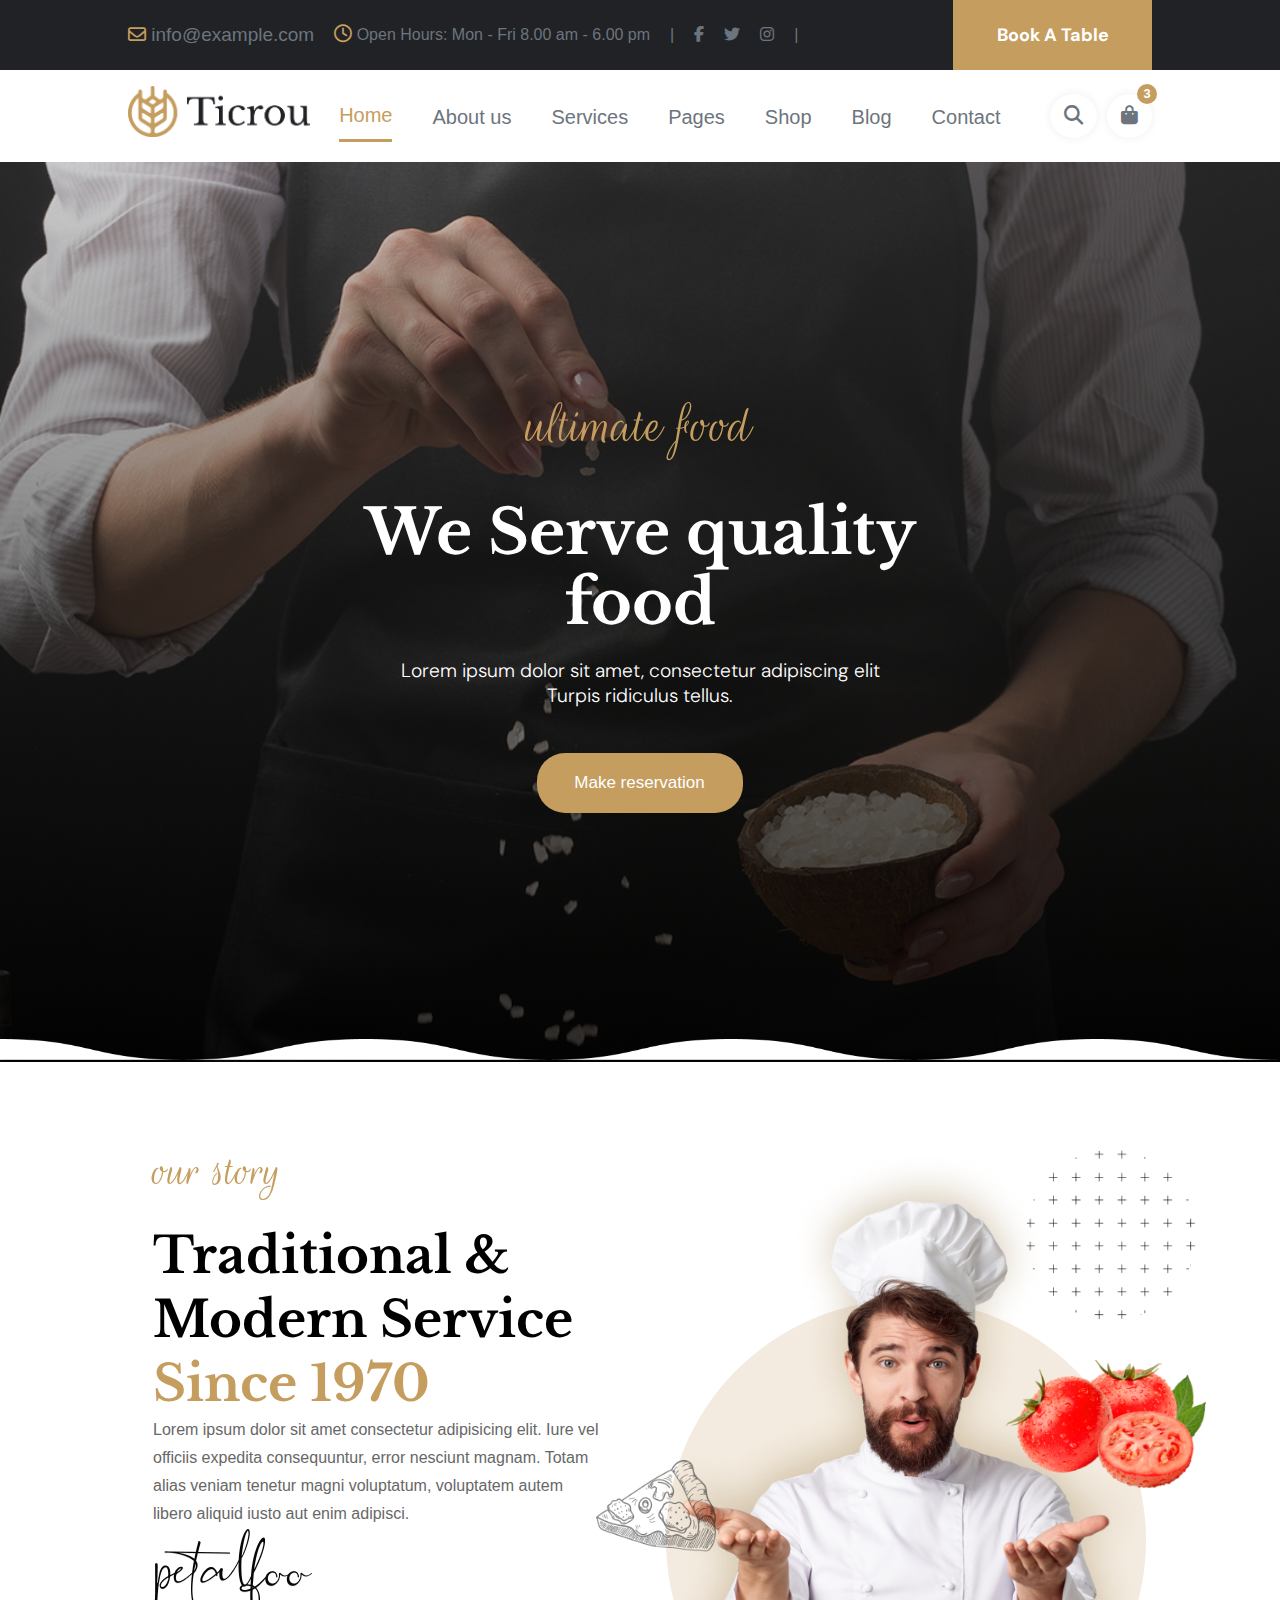
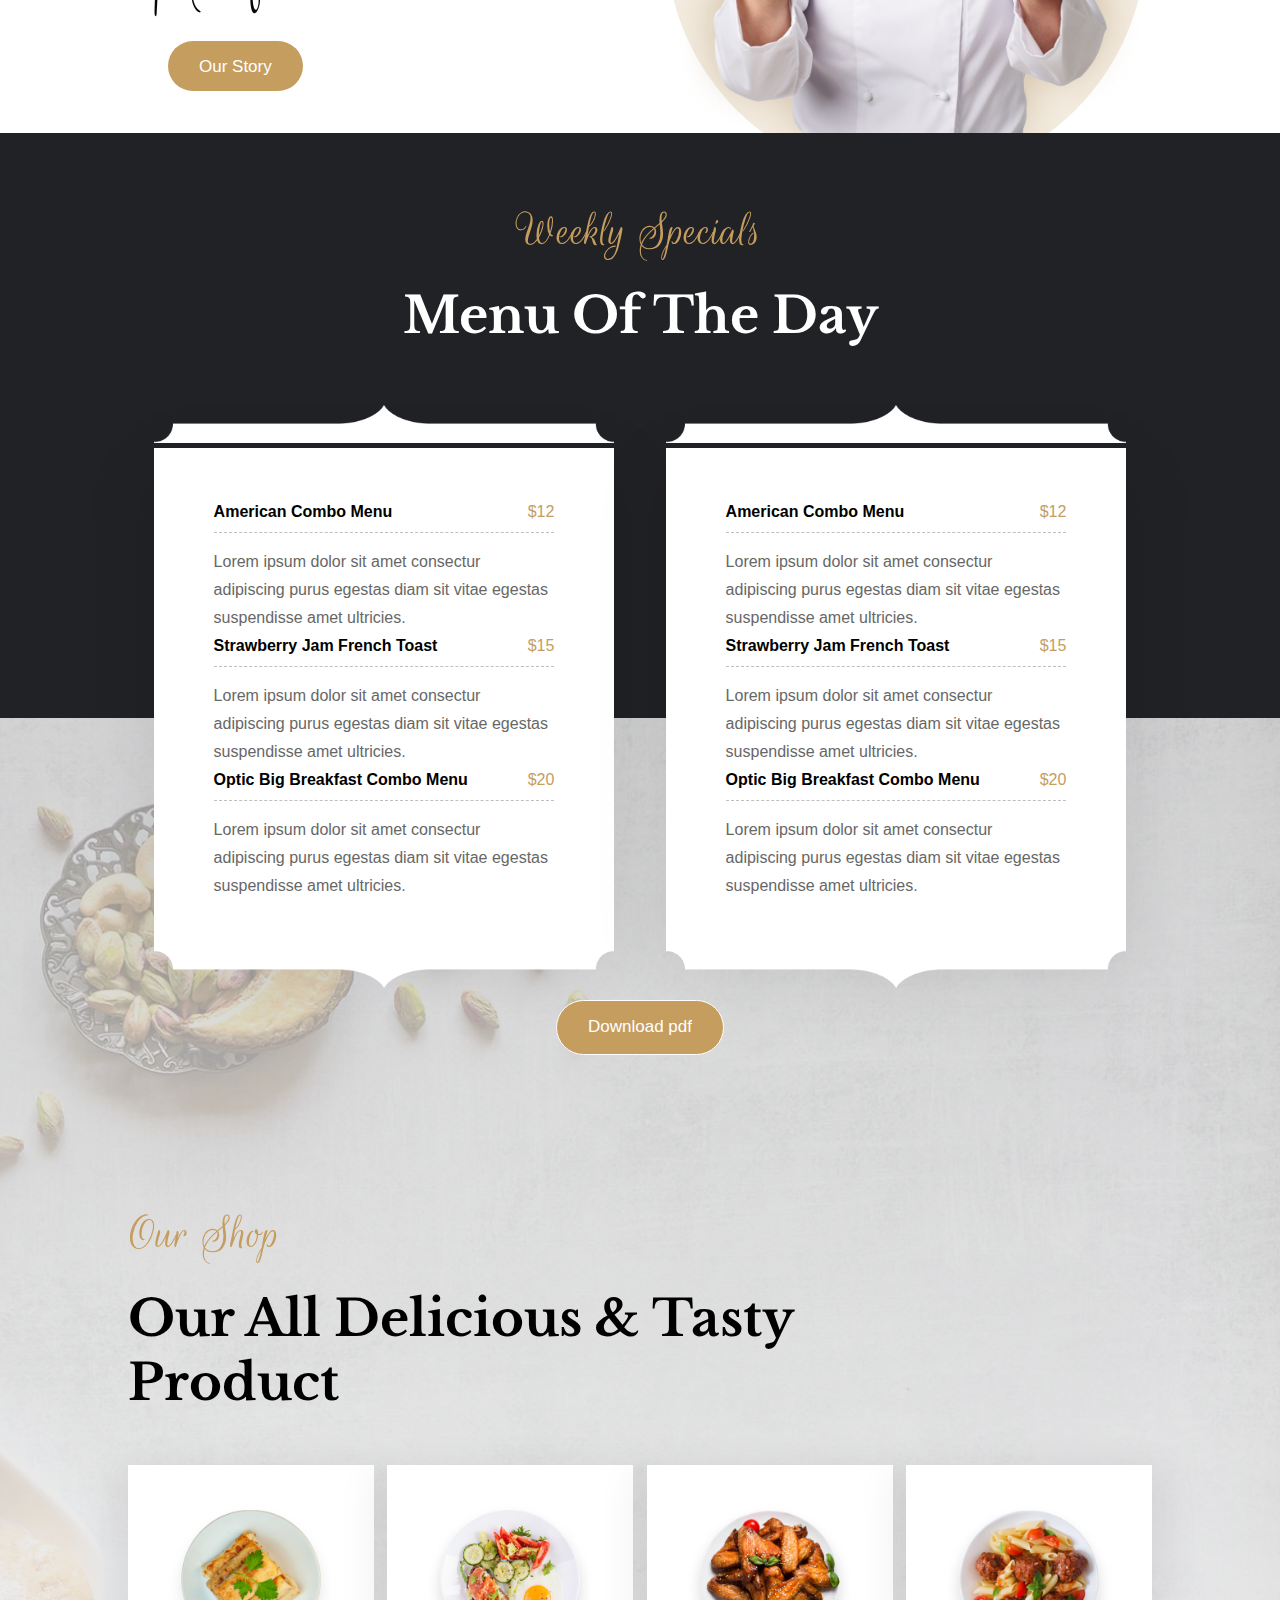
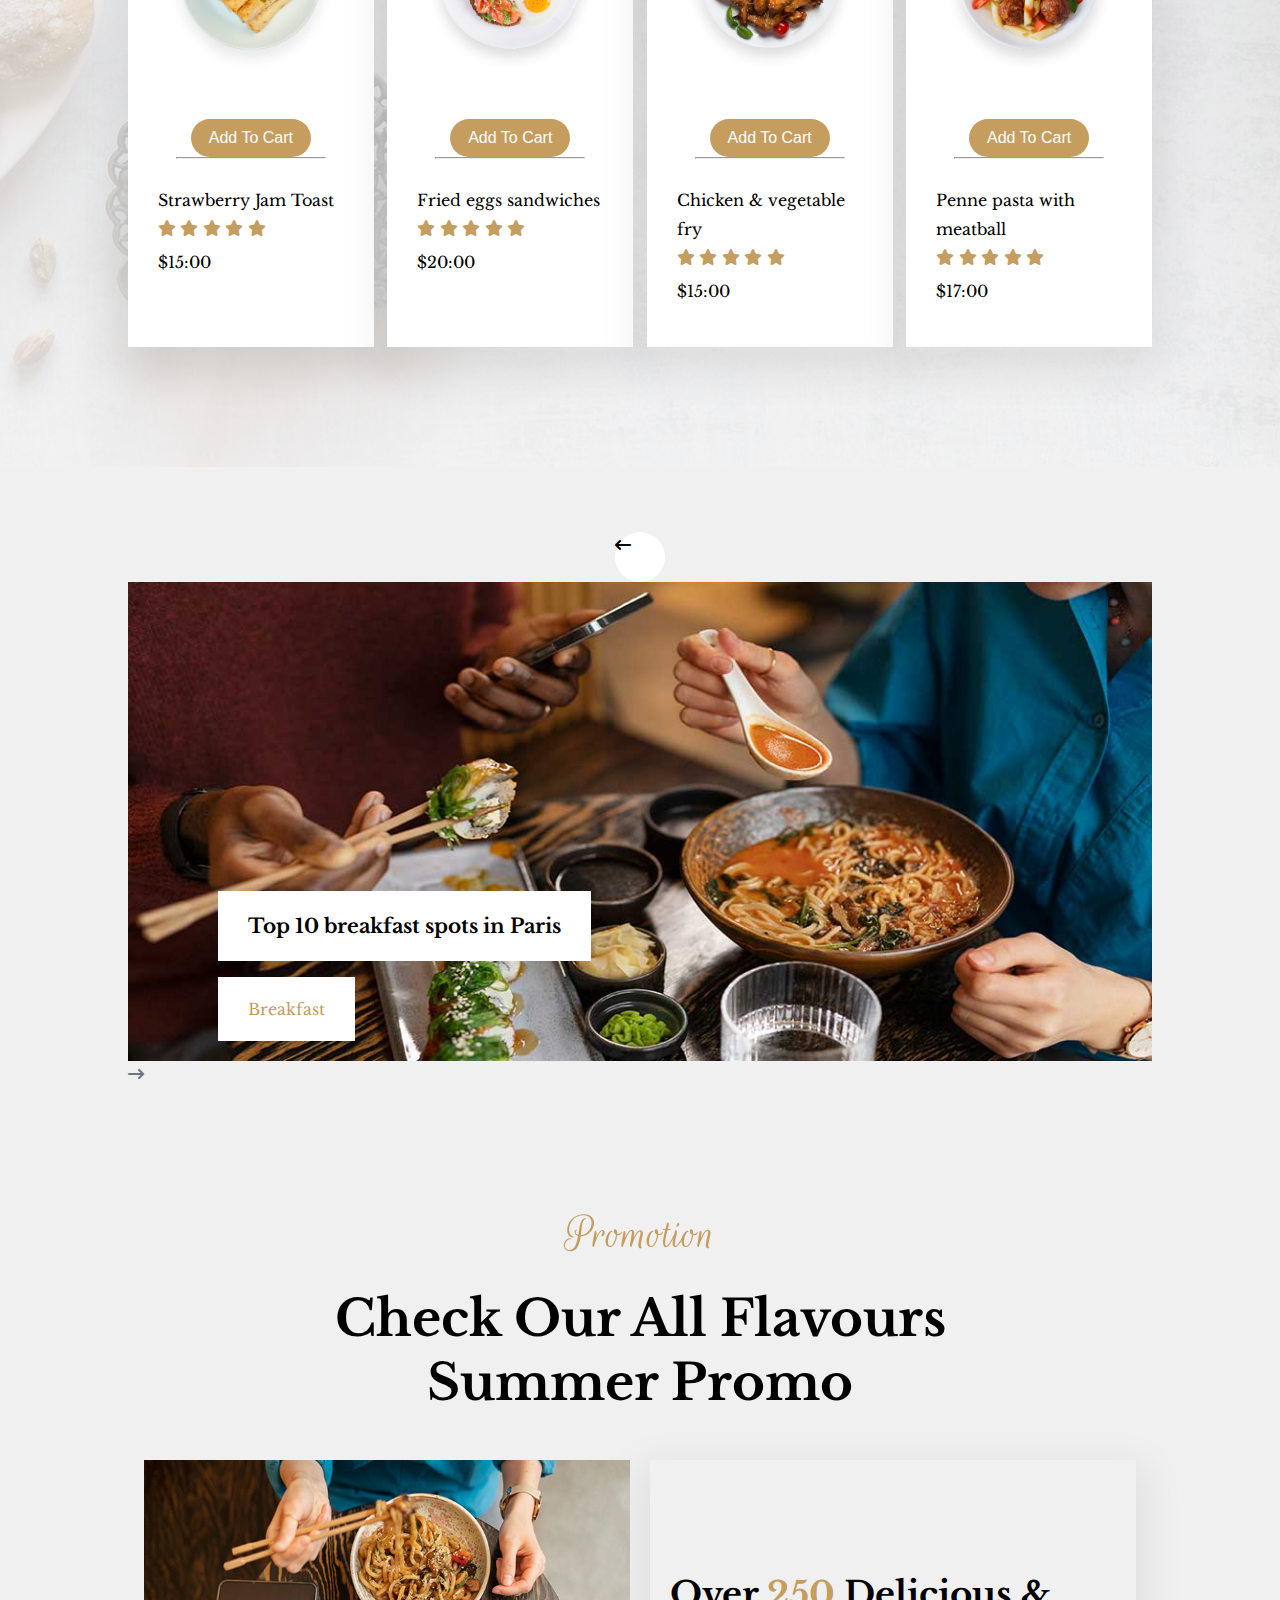
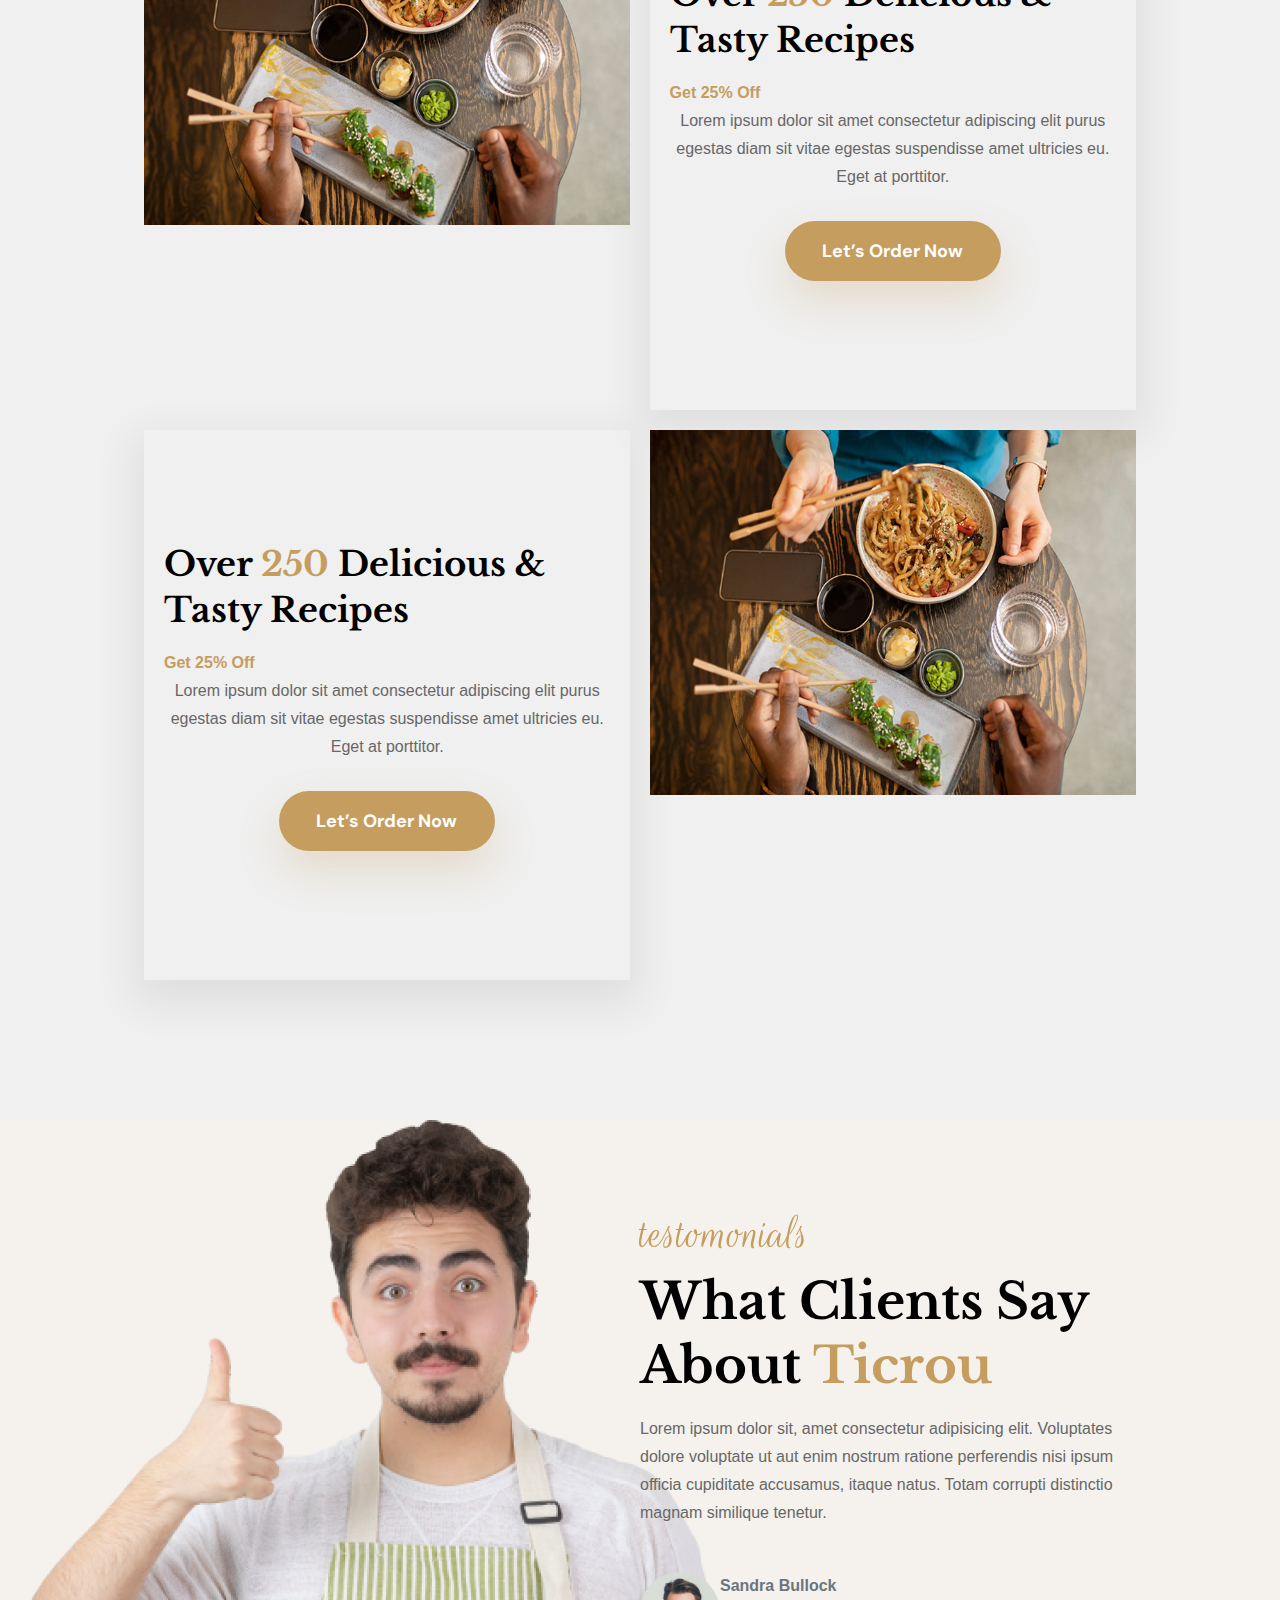
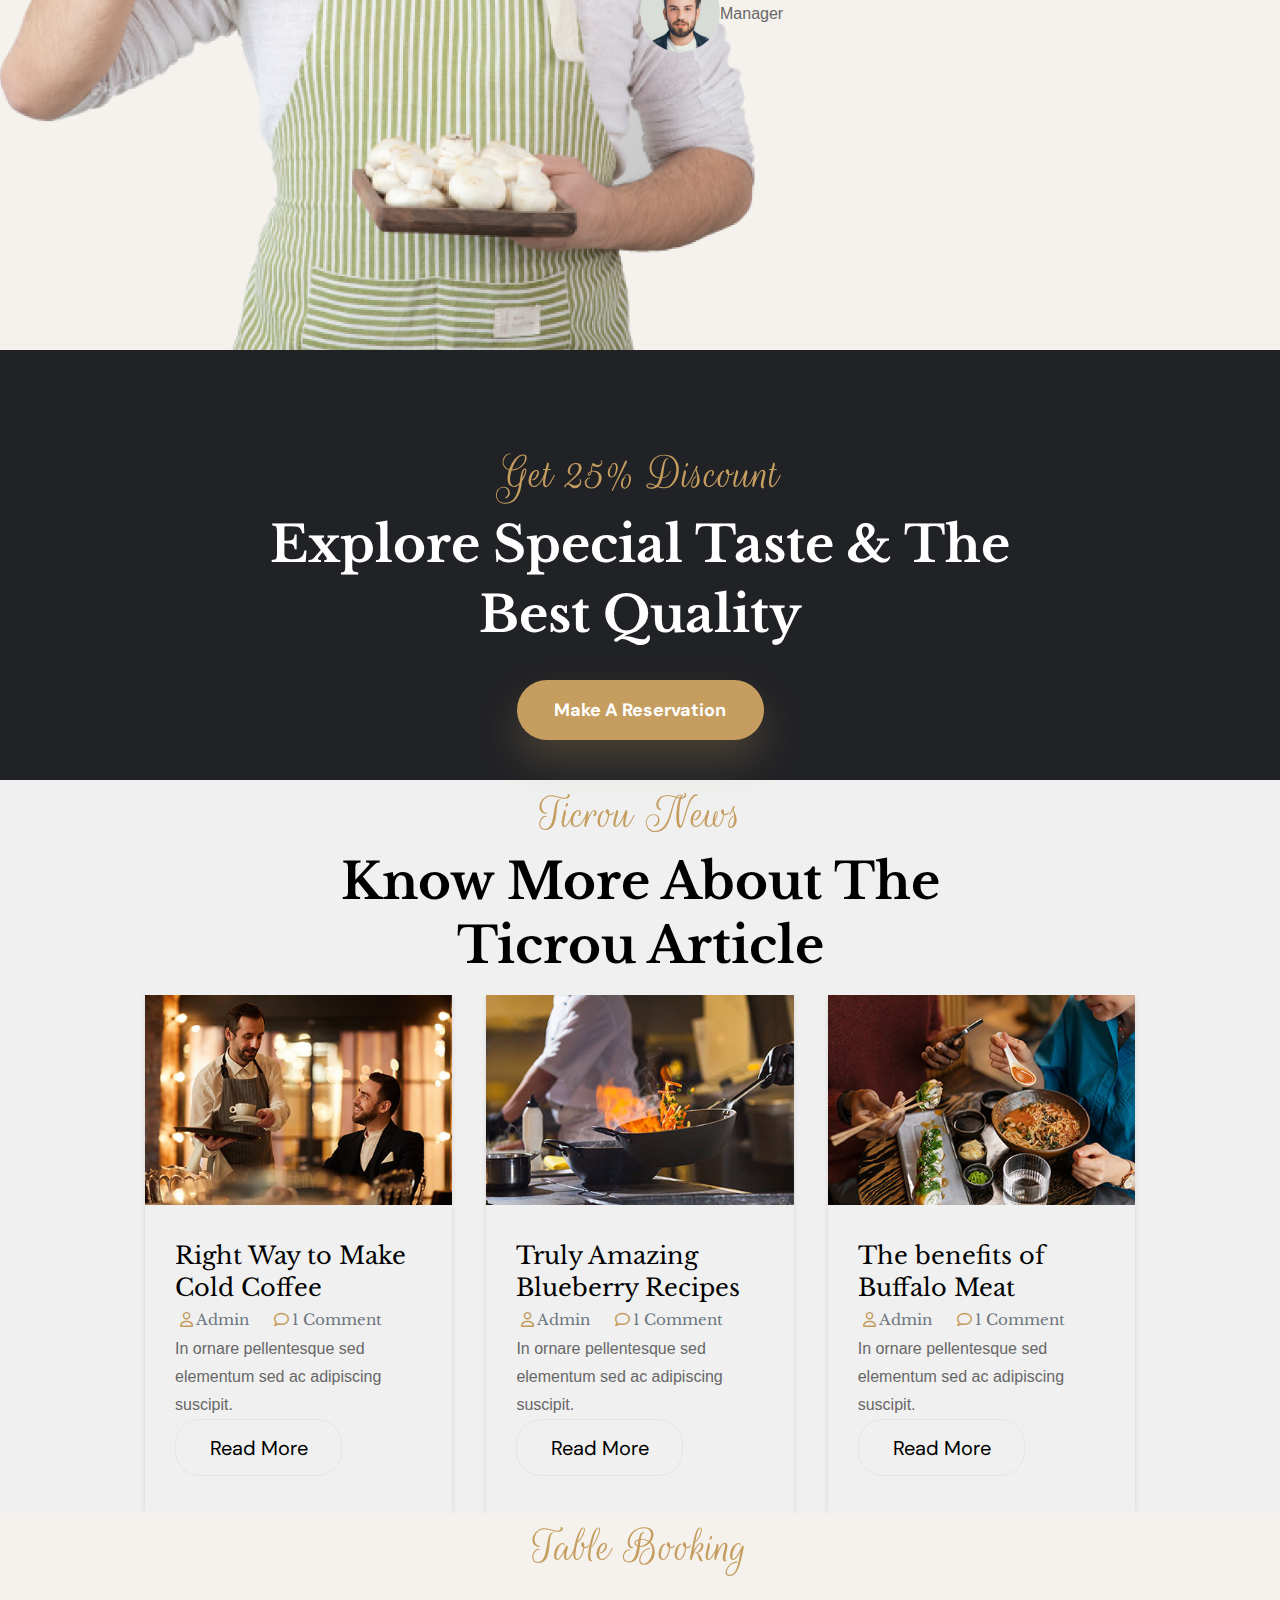
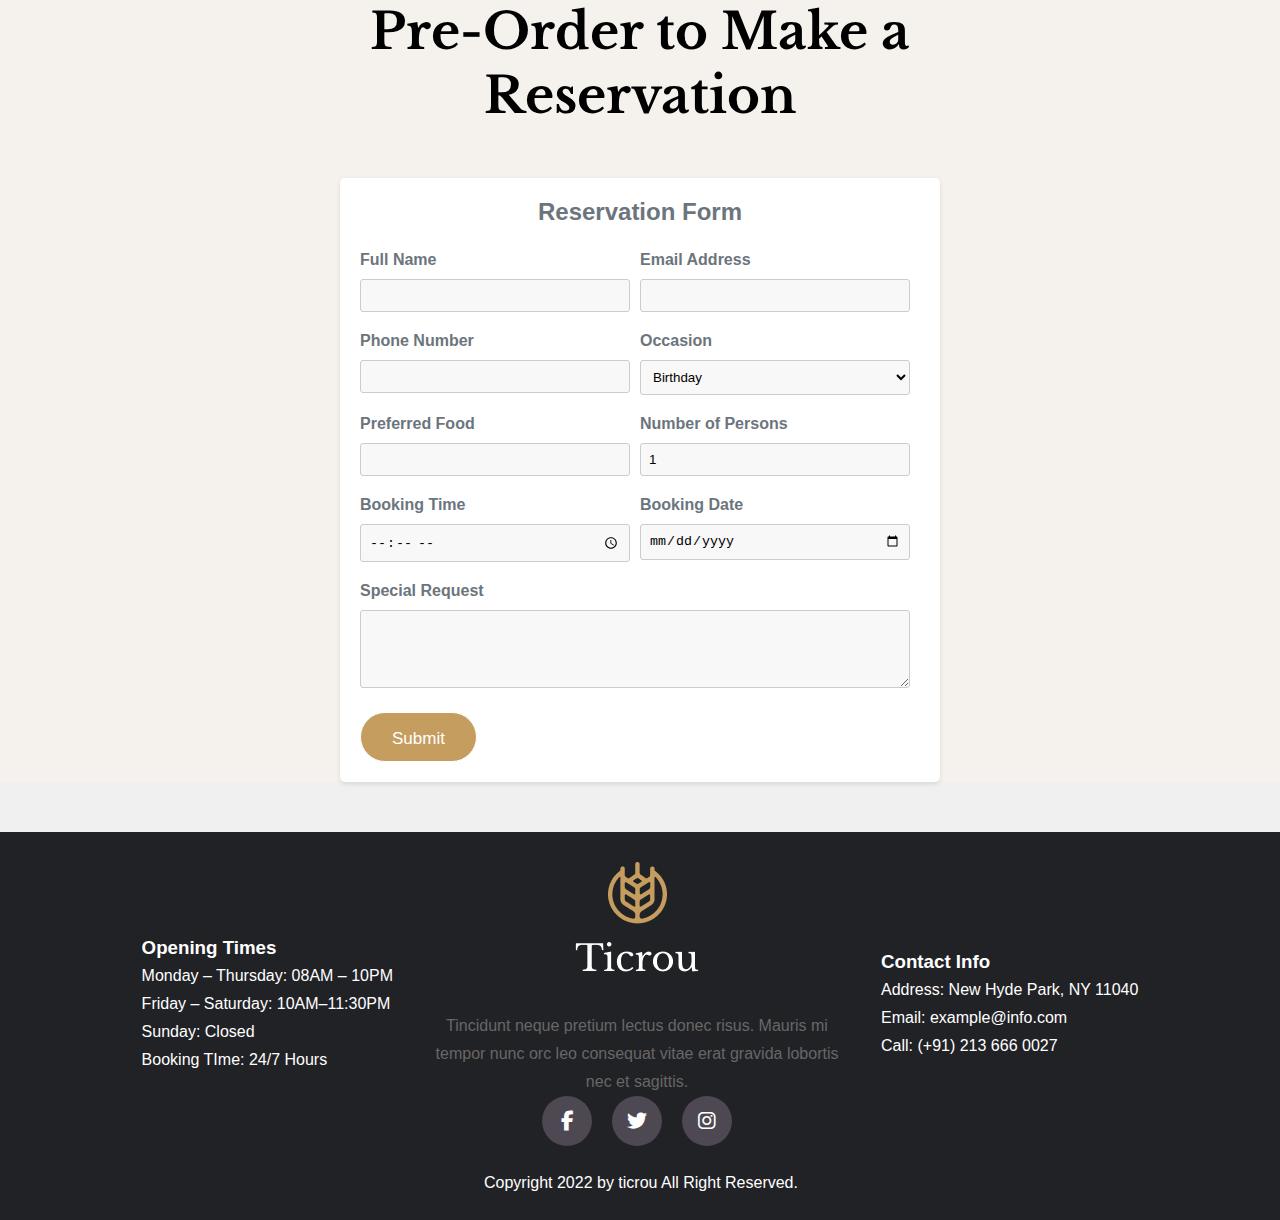
==== commit 58911e6f: "Update and rename homepage.html to index.html" ====
--- a/index.html
+++ b/index.html
@@ -1,367 +1,457 @@
+
 <!DOCTYPE html>
 <html lang="en">
-  <head>
-    <meta charset="UTF-8" />
-    <meta name="viewport" content="width=device-width, initial-scale=1.0" />
-    <title>ticrou-restaurant</title>
-    <link rel="stylesheet" href="main.css" />
-    <link rel="stylesheet" href="media.css">
-<link rel="stylesheet" href="https://cdnjs.cloudflare.com/ajax/libs/font-awesome/6.4.2/css/all.min.css">     
+
+<head>
+  <meta charset="UTF-8" />
+  <meta name="viewport" content="width=device-width, initial-scale=1.0" />
+  <title>ticrou-restaurant</title>
+  <link rel="stylesheet" href="main.css" />
+  <link rel="stylesheet" href="media.css">
+  <link rel="stylesheet" href="https://cdnjs.cloudflare.com/ajax/libs/font-awesome/6.4.2/css/all.min.css">
+
 </head>
-  <body>
-  
-    <section class="header">
-      <div class="header-top">
-      <div class="info">
-        <div class="email">
-          <i class="fa-regular fa-envelope"></i>
-        <a href="info@example.com">info@example.com</a> 
-      </div>
-      <div class="hours">
-        <i class="fa-regular fa-clock"></i>
-        Open Hours: Mon - Fri 8.00 am - 6.00 pm
-      </div>
-      <ul class="social">
-        |
-        <li><a href="#" class="fa-brands fa-facebook-f"></a></li>
-        <li><a href="#" class="fa-brands fa-twitter"></a></li>
-        <li><a href="#" class="fa-brands fa-instagram"></a></li> 
-        |
-      </ul>
-    </div>
+
+<body>
+
+  <section class="header">
+    <div class="header-top">
+      <div class="container">
+
+        <div class="info">
+          <div class="email">
+            <i class="fa-regular fa-envelope"></i>
+            <a href="info@example.com">info@example.com</a>
+          </div>
+
+          <div class="hours">
+            <i class="fa-regular fa-clock"></i>
+            Open Hours: Mon - Fri 8.00 am - 6.00 pm
+          </div>
+
+          <ul class="social">
+            |
+            <li><a href="#" class="fa-brands fa-facebook-f"></a></li>
+            <li><a href="#" class="fa-brands fa-twitter"></a></li>
+            <li><a href="#" class="fa-brands fa-instagram"></a></li>
+            |
+          </ul>
+        </div>
         <div class="book-btn-container">
           <a href="homepage.html" class="book-in-btn">Book A Table</a>
         </div>
+
+      </div>
+    </div>
+</section>
+
+<div class="header-bottom">
+  <div class="container">
+  <div class="logo-box">
+    <img class="logo-header" src="./images/logo.png" alt="LOGO" />
+    </a>
+  </div>
+  <div class="nav">
+    <i class="fa-solid fa-bars"></i>
+  </div>
+  <div class="navbar">
+    <a href="homepage.html">Home</a>
+    <a href="#">About us</a>
+    <a href="#">Services</a>
+    <a href="#">Pages</a>
+    <a href="#">Shop</a>
+    <a href="#">Blog</a>
+    <a href="#">Contact</a>
+  </div>
+  <div class="rightnav">
+  <div class="search-icon">
+    <i class="fa-solid fa-magnifying-glass"></i>
+  </div>
+    <div class="cart">
+      <i class="fa-solid fa-bag-shopping"></i>
+    </div>
+</div>
+</div>
+</div>
+
+  <section class="banner">
+    <div class="banner-img">
+      <div class="banner-sep">
+      </div>
+    </div>
+    <div class="banner-text">
+      <h3>ultimate food</h3>
+      <h2>We Serve quality food</h2>
+      <p>Lorem ipsum dolor sit amet, consectetur adipiscing elit <br>Turpis ridiculus tellus.</p>
+      <div class="make-reservation"><a href="homepage.html"><button class="make-reservation-btn">Make reservation
+          </button>
+        </a></div>
+      <div class="seperator-img">
+        <!-- <img src="./images/shape-1.png" alt="seperator"> -->
+      </div>
+    </div>
+    
+  </section>
+
+  <section class="about">
+    <div class="container">
+      <div class="about-text">
+        <h3>our story</h3>
+        <h2>Traditional & Modern Service <span>Since 1970</span></h2>
+        <p>Lorem ipsum dolor sit amet consectetur adipisicing elit. Iure vel officiis expedita consequuntur, error
+        nesciunt magnam. Totam alias veniam tenetur magni voluptatum, voluptatem autem libero aliquid iusto aut enim
+        adipisci.</p>
+        <div class="signiture">
+          <img src="./images/signature-1.png" alt="signiture">
+        </div>
+        <a href="about.html"><button class="about-btn">Our Story </button></a>
+      </div>
       
-      </div>
-      <div class="header-bottom">
+      <div class="about-images">
+          <img src="./images/about-1.png" alt="about chief">
+          <div class="shapes">
+              <div class="vector"></div>
+              <img src="./images/shape-2.png">
+              
+          </div>
+      </div>
+    </div>
+    
+  </section>
+
+  <section class="menu">
+    <div class="container">
+
+        <div class="menu-title">
+          <span class="sub-title">Weekly Specials</span>
+          <h2>Menu Of The Day</h2>
+        </div>
         
-        <div class="logo-box">
-            <img class="logo-header" src="./images/logo.png" alt="LOGO" />
-          </a>
-        </div>
-      <div class="nav"> 
-        <i class="fa-solid fa-bars"></i>
-      </div>
-        <div class="navbar">
-          <a href="homepage.html">Home</a>
-          <a href="#">About us</a>
-          <a href="#">Services</a>
-          <a href="#">Pages</a>
-          <a href="#">Shop</a>
-          <a href="#">Blog</a>
-          <a href="#">Contact</a>
-        </div>
-        <ul class="rightnav">
-          <div class="toogler">
-            <a class="search-icon"><svg class="searchicon" xmlns="http://www.w3.org/2000/svg" x="0px" y="0px" width="100" height="100" viewBox="0 0 50 50">
-              <path d="M 21 3 C 11.621094 3 4 10.621094 4 20 C 4 29.378906 11.621094 37 21 37 C 24.710938 37 28.140625 35.804688 30.9375 33.78125 L 44.09375 46.90625 L 46.90625 44.09375 L 33.90625 31.0625 C 36.460938 28.085938 38 24.222656 38 20 C 38 10.621094 30.378906 3 21 3 Z M 21 5 C 29.296875 5 36 11.703125 36 20 C 36 28.296875 29.296875 35 21 35 C 12.703125 35 6 28.296875 6 20 C 6 11.703125 12.703125 5 21 5 Z"></path>
-              </svg></a>
-              <a class="shopping-bag"><svg class="shoppingbag" width="178px" height="178px" viewBox="-1.92 -1.92 27.84 27.84" xmlns="http://www.w3.org/2000/svg" stroke="#000000" stroke-width="0.00024000000000000003"><g id="SVGRepo_bgCarrier" stroke-width="0"></g><g id="SVGRepo_tracerCarrier" stroke-linecap="round" stroke-linejoin="round"></g><g id="SVGRepo_iconCarrier"> <path fill-rule="evenodd" clip-rule="evenodd" d="M16.5285 6C16.5098 5.9193 16.4904 5.83842 16.4701 5.75746C16.2061 4.70138 15.7904 3.55383 15.1125 2.65C14.4135 1.71802 13.3929 1 12 1C10.6071 1 9.58648 1.71802 8.88749 2.65C8.20962 3.55383 7.79387 4.70138 7.52985 5.75747C7.50961 5.83842 7.49016 5.9193 7.47145 6H5.8711C4.29171 6 2.98281 7.22455 2.87775 8.80044L2.14441 19.8004C2.02898 21.532 3.40238 23 5.13777 23H18.8622C20.5976 23 21.971 21.532 21.8556 19.8004L21.1222 8.80044C21.0172 7.22455 19.7083 6 18.1289 6H16.5285ZM8 11C8.57298 11 8.99806 10.5684 9.00001 9.99817C9.00016 9.97438 9.00044 9.9506 9.00084 9.92682C9.00172 9.87413 9.00351 9.79455 9.00718 9.69194C9.01451 9.48652 9.0293 9.18999 9.05905 8.83304C9.08015 8.57976 9.10858 8.29862 9.14674 8H14.8533C14.8914 8.29862 14.9198 8.57976 14.941 8.83305C14.9707 9.18999 14.9855 9.48652 14.9928 9.69194C14.9965 9.79455 14.9983 9.87413 14.9992 9.92682C14.9996 9.95134 14.9999 9.97587 15 10.0004C15 10.0004 15 11 16 11C17 11 17 9.99866 17 9.99866C16.9999 9.9636 16.9995 9.92854 16.9989 9.89349C16.9978 9.829 16.9957 9.7367 16.9915 9.62056C16.9833 9.38848 16.9668 9.06001 16.934 8.66695C16.917 8.46202 16.8953 8.23812 16.8679 8H18.1289C18.6554 8 19.0917 8.40818 19.1267 8.93348L19.86 19.9335C19.8985 20.5107 19.4407 21 18.8622 21H5.13777C4.55931 21 4.10151 20.5107 4.13998 19.9335L4.87332 8.93348C4.90834 8.40818 5.34464 8 5.8711 8H7.13208C7.10465 8.23812 7.08303 8.46202 7.06595 8.66696C7.0332 9.06001 7.01674 9.38848 7.00845 9.62056C7.0043 9.7367 7.00219 9.829 7.00112 9.89349C7.00054 9.92785 7.00011 9.96221 7 9.99658C6.99924 10.5672 7.42833 11 8 11ZM9.53352 6H14.4665C14.2353 5.15322 13.921 4.39466 13.5125 3.85C13.0865 3.28198 12.6071 3 12 3C11.3929 3 10.9135 3.28198 10.4875 3.85C10.079 4.39466 9.76472 5.15322 9.53352 6Z" ></path> </g></svg></a>
-          </div>
-        </div>
-        
-      </div>
-    </section>
-    <section class="banner">
-        <div class="banner-img">
-          
-          <div class="banner-sep">
-          </div>
-        </div>
-        
-        <div class="banner-text">
-          <h3>ultimate food</h3>
-          <h2>We Serve quality food</h2>
-          <p>Lorem ipsum dolor sit amet, consectetur adipiscing elit <br>Turpis ridiculus tellus.</p>
-          <div class="make-reservation"><a href="homepage.html"><button class="make-reservation-btn">Make reservation </button>
-          </a></div>
-            <div class="seperator-img">
-            <!-- <img src="./images/shape-1.png" alt="seperator"> -->
-          </div>
-        </div>
-    </section>
-
-    <section class="about">
-      <div class="about-text">
-      <h3>our story</h3>
-      <h2>Traditional & Modern Service <span>Since 1970</span></h2>
-      <p>Lorem ipsum dolor sit amet consectetur adipisicing elit. Iure vel officiis expedita consequuntur, error nesciunt magnam. Totam alias veniam tenetur magni voluptatum, voluptatem autem libero aliquid iusto aut enim adipisci.</p>
-      <div class="signiture">
-        <img src="./images/signature-1.png" alt="signiture">
-      </div>
-        <a href="about.html"><button class="about-btn">Our Story </button></a>
-      </div>
-      </div>
-    </section>
-
-    <section class="menu">
-      <div class="pattern-layer">
-        <div class="pattern-1">
-          
-        </div>
-        <div class="pattern-2">
-          
-        </div>
-        <div class="pattern-3">
-          
-        </div>
-      </div>
-      <div class="out-cont">
-        <div class="in-cont">
-          <div class="pattern-1" style="background-image: url('./images/shape-5.png');">
-          </div>
-          <div class="menu-title">
-            <span class="sub-title">Weekly Specials</span>
-            <h2>Menu Of The Day</h2>
-          </div>
-          <div class="main-menu">
-            <div class="menu-1">
-              <div class="in-menu-1">
-                <div class="single-item">
-                  <div class="upper-box">
-                      <h4><a href="http://azim.commonsupport.com/Ticrou/shop-details.html">American Combo Menu</a></h4>
-                      <span class="price">$12</span>
-                  </div>
-                  <div class="text">
-                      <p>Lorem ipsum dolor sit amet consectur adipiscing purus egestas diam sit vitae egestas suspendisse amet ultricies.</p>
-                  </div>
-                </div>
-                <div class="single-item">
-                  <div class="upper-box">
-                      <h4><a href="http://azim.commonsupport.com/Ticrou/shop-details.html">Strawberry Jam French Toast </a></h4>
-                      <span class="price">$15</span>
-                  </div>
-                  <div class="text">
-                      <p>Lorem ipsum dolor sit amet consectur adipiscing purus egestas diam sit vitae egestas suspendisse amet ultricies.</p>
-                  </div>
+        <div class="main-menu">
+          <div class="menu-1">
+            <div class="in-menu-1">
+              <div class="single-item">
+                <div class="upper-box">
+                  <h4><a href="http://azim.commonsupport.com/Ticrou/shop-details.html">American Combo Menu</a></h4>
+                  <span class="price">$12</span>
+                </div>
+                <div class="text">
+                  <p>Lorem ipsum dolor sit amet consectur adipiscing purus egestas diam sit vitae egestas suspendisse
+                    amet ultricies.</p>
+                </div>
               </div>
               <div class="single-item">
                 <div class="upper-box">
-                    <h4><a href="http://azim.commonsupport.com/Ticrou/shop-details.html">Optic Big Breakfast Combo Menu</a></h4>
-                    <span class="price">$20</span>
+                  <h4><a href="http://azim.commonsupport.com/Ticrou/shop-details.html">Strawberry Jam French Toast </a>
+                  </h4>
+                  <span class="price">$15</span>
                 </div>
                 <div class="text">
-                    <p>Lorem ipsum dolor sit amet consectur adipiscing purus egestas diam sit vitae egestas suspendisse amet ultricies.</p>
-                </div>
-            </div>
-              </div>
-            </div>
-            <div class="menu-1">u 
-              <div class="in-menu-1">
-                <div class="single-item">
-                  <div class="upper-box">
-                      <h4><a href="http://azim.commonsupport.com/Ticrou/shop-details.html">American Combo Menu</a></h4>
-                      <span class="price">$12</span>
-                  </div>
-                  <div class="text">
-                      <p>Lorem ipsum dolor sit amet consectur adipiscing purus egestas diam sit vitae egestas suspendisse amet ultricies.</p>
-                  </div>
-                </div>
-                <div class="single-item">
-                  <div class="upper-box">
-                      <h4><a href="http://azim.commonsupport.com/Ticrou/shop-details.html">Strawberry Jam French Toast </a></h4>
-                      <span class="price">$15</span>
-                  </div>
-                  <div class="text">
-                      <p>Lorem ipsum dolor sit amet consectur adipiscing purus egestas diam sit vitae egestas suspendisse amet ultricies.</p>
-                  </div>
+                  <p>Lorem ipsum dolor sit amet consectur adipiscing purus egestas diam sit vitae egestas suspendisse
+                    amet ultricies.</p>
+                </div>
               </div>
               <div class="single-item">
                 <div class="upper-box">
-                    <h4><a href="http://azim.commonsupport.com/Ticrou/shop-details.html">Optic Big Breakfast Combo Menu</a></h4>
-                    <span class="price">$20</span>
+                  <h4><a href="http://azim.commonsupport.com/Ticrou/shop-details.html">Optic Big Breakfast Combo
+                      Menu</a></h4>
+                  <span class="price">$20</span>
                 </div>
                 <div class="text">
-                    <p>Lorem ipsum dolor sit amet consectur adipiscing purus egestas diam sit vitae egestas suspendisse amet ultricies.</p>
-                </div>
-            </div>
+                  <p>Lorem ipsum dolor sit amet consectur adipiscing purus egestas diam sit vitae egestas suspendisse
+                    amet ultricies.</p>
+                </div>
               </div>
             </div>
           </div>
-          <div class="down-btn"><a href="homepage.html"><button class="download-btn">Download pdf </button></a></div>
-            </div>
-          </div>
-        </div>
-      </div>
-    </section>
-    <section class="shop-section">
-      <div class="auto-container">
-        <div class="sec-title mb_50">
-            <span class="sub-title">Our Shop</span>
-            <h2>Our All Delicious &amp; Tasty <br>Product</h2>
-        </div>
-        <div class="plates">
-          <div class="plate-1">
-            <div class="up-content">
-              <img src="./images/shop-1.png" alt="">
-            </div>
-            <hr>
-            <div class="lower-content">
-              <span>Strawberry Jam Toast</span>
-              <span class="price">$15:00</span>
-            </div>
-          </div>
-          <div class="plate-2">
-            <div class="upper-content">
-              <img src="./images/shop-3.png" alt="">
-            </div>
-            <hr>
-            <div class="lower-content">
-              <span>Fried eggs sandwiches</span>
-              <span class="price">$20:00</span>
-            </div>
-          </div>
-          <div class="plate-3">
-            <div class="upper-content">
-              <img src="./images/shop-4.png" alt="">
-            </div>
-            <hr>
-            <div class="lower-content">
-              <span>Chicken & vegetable fry</span>
-              <span class="price">$15:00</span>
-          </div>
-          </div>
-          <div class="plate-4">
-            <div class="upper-content">
-              <img src="./images/shop-2.png" alt="">
-            </div>
-            <hr>
-            <div class="lower-content">
-              <span>Penne pasta with meatball</span>
-              <span class="price">$17:00</span>
-            </div>
-          </div>
-        </div>
-    </section>
-    <section class="gallary-section">
+          
+          <div class="menu-1">
+            <div class="in-menu-1">
+              <div class="single-item">
+                <div class="upper-box">
+                  <h4><a href="http://azim.commonsupport.com/Ticrou/shop-details.html">American Combo Menu</a></h4>
+                  <span class="price">$12</span>
+                </div>
+                <div class="text">
+                  <p>Lorem ipsum dolor sit amet consectur adipiscing purus egestas diam sit vitae egestas suspendisse
+                    amet ultricies.</p>
+                </div>
+              </div>
+              <div class="single-item">
+                <div class="upper-box">
+                  <h4><a href="http://azim.commonsupport.com/Ticrou/shop-details.html">Strawberry Jam French Toast </a>
+                  </h4>
+                  <span class="price">$15</span>
+                </div>
+                <div class="text">
+                  <p>Lorem ipsum dolor sit amet consectur adipiscing purus egestas diam sit vitae egestas suspendisse
+                    amet ultricies.</p>
+                </div>
+              </div>
+              <div class="single-item">
+                <div class="upper-box">
+                  <h4><a href="http://azim.commonsupport.com/Ticrou/shop-details.html">Optic Big Breakfast Combo
+                      Menu</a></h4>
+                  <span class="price">$20</span>
+                </div>
+                <div class="text">
+                  <p>Lorem ipsum dolor sit amet consectur adipiscing purus egestas diam sit vitae egestas suspendisse
+                    amet ultricies.</p>
+                </div>
+              </div>
+            </div>
+          </div>
+        </div>
+        <div >
+          <a class="down-btn" href="homepage.html">
+            Download pdf
+          </a>
+        </div>
+    </div>
+  </section>
+  
+  <section class="shop-section">
+    <div class="container">
+      <div class="sec-title">
+        <span class="sub-title">Our Shop</span>
+        <h2>Our All Delicious &amp; Tasty <br>Product</h2>
+      </div>
+      
+      <div class="plates">
+        <div class="plate-1">
+          <div class="up-content">
+            <img src="./images/shop-1.png" alt="">
+            <div class="add-btn">
+              <a href="">Add To Cart</a>
+            </div>
+          </div>
+          
+          <hr>
+          <div class="lower-content">
+            <span class="title">Strawberry Jam Toast</span>
+            <div class="rank">
+              <i class="fa-solid fa-star"></i>
+              <i class="fa-solid fa-star"></i>
+              <i class="fa-solid fa-star"></i>
+              <i class="fa-solid fa-star"></i>
+              <i class="fa-solid fa-star"></i>
+            </div>
+            <span class="price">$15:00</span>
+          </div>
+        </div>
+        <div class="plate-2">
+          <div class="upper-content">
+            <img src="./images/shop-3.png" alt="">
+            <div class="add-btn">
+              <a href="">Add To Cart</a>
+            </div>
+          </div>
+          <hr>
+          <div class="lower-content">
+            <span>Fried eggs sandwiches</span>
+            <div class="rank">
+              <i class="fa-solid fa-star"></i>
+              <i class="fa-solid fa-star"></i>
+              <i class="fa-solid fa-star"></i>
+              <i class="fa-solid fa-star"></i>
+              <i class="fa-solid fa-star"></i>
+            </div>
+            <span class="price">$20:00</span>
+          </div>
+        </div>
+        <div class="plate-3">
+          <div class="upper-content">
+            <img src="./images/shop-4.png" alt="">
+            <div class="add-btn">
+              <a href="">Add To Cart</a>
+            </div>
+          </div>
+          <hr>
+          <div class="lower-content">
+            <span>Chicken & vegetable fry</span>
+            <div class="rank">
+              <i class="fa-solid fa-star"></i>
+              <i class="fa-solid fa-star"></i>
+              <i class="fa-solid fa-star"></i>
+              <i class="fa-solid fa-star"></i>
+              <i class="fa-solid fa-star"></i>
+            </div>
+            <span class="price">$15:00</span>
+          </div>
+        </div>
+        <div class="plate-4">
+          <div class="upper-content">
+            <img src="./images/shop-2.png" alt="">
+            <div class="add-btn">
+              <a href="">Add To Cart</a>
+            </div>
+          </div>
+          <hr>
+          <div class="lower-content">
+            <span>Penne pasta with meatball</span>
+            <div class="rank">
+              <i class="fa-solid fa-star"></i>
+              <i class="fa-solid fa-star"></i>
+              <i class="fa-solid fa-star"></i>
+              <i class="fa-solid fa-star"></i>
+              <i class="fa-solid fa-star"></i>
+            </div>
+            <span class="price">$17:00</span>
+          </div>
+        </div>
+      </div>
+  </section>
+  <section class="gallary-section">
+    <div class="container">
+      <div class="previous">
+        <i class="fa-solid fa-arrow-left-long"></i>
+      </div>
       <div class="gallary">
-        <!-- <figure> <img src="./images/gallery-1.jpg" alt=""></figure> -->
-      <div class="content-box">
-        <h4><a href="http://azim.commonsupport.com/Ticrou/index.html"><button>Top 10 breakfast spots in Paris</button></a></h4>
-        <span style="display: block;">Breakfast</span>
-      </div>
-      </div>
-    </section>
-    <section class="promotion">
-      <div class="container">
-        <div class="title">
-          <span class="sub-title">Promotion</span>
-          <h2>Check Our All Flavours <br> Summer Promo<br></h2>
-        </div>
-        <div class="promo">
+        <img src="./images/gallery-3.jpg" alt="">
+        <div class="content-box">
+          <h4><a href="#">Top 10 breakfast spots in Paris</a></h4>
+          <span>Breakfast</span>
+      </div>
+    </div>
+    <div class="next">
+      <i class="fa-solid fa-arrow-right-long"></i>
+    </div>
+  </div>
+  
+  </section>
+  <section class="promotion">
+    <div class="container">
+      <div class="title">
+        <span class="sub-title">Promotion</span>
+        <h2>Check Our All Flavours <br> Summer Promo<br></h2>
+      </div>
+      <div class="promo">
         <div class="promo-1">
           <div class="promo-img-1">
-          <img src="./images/promotion-1.jpg" alt="promo1" noreapeate>
+            <img src="./images/promotion-1.jpg" alt="promo1" noreapeate>
           </div>
           <div class="order-box-1">
-              <h2>Over <span>250</span> Delicious &amp; Tasty Recipes</h2>
-              <h4>Get 25% Off</h4>
-              <p>Lorem ipsum dolor sit amet consectetur adipiscing elit purus egestas diam sit vitae egestas suspendisse amet ultricies eu. Eget at porttitor.</p>
-              <a href="http://azim.commonsupport.com/Ticrou/index.html" class="theme-btn-one">Let’s Order Now</a>
-          </div>
-          </div>
-          <div class="promo-1">
-            <div class="order-box-1">
-              <h2>Over <span>250</span> Delicious &amp; Tasty Recipes</h2>
-              <h4>Get 25% Off</h4>
-              <p>Lorem ipsum dolor sit amet consectetur adipiscing elit purus egestas diam sit vitae egestas suspendisse amet ultricies eu. Eget at porttitor.</p>
-              <a href="http://azim.commonsupport.com/Ticrou/index.html" class="theme-btn-one">Let’s Order Now</a>
-          </div>
-            <div class="promo-img-1">
+            <h2>Over <span>250</span> Delicious &amp; Tasty Recipes</h2>
+            <h4>Get 25% Off</h4>
+            <p>Lorem ipsum dolor sit amet consectetur adipiscing elit purus egestas diam sit vitae egestas suspendisse
+              amet ultricies eu. Eget at porttitor.</p>
+            <a href="http://azim.commonsupport.com/Ticrou/index.html" class="theme-btn-one">Let’s Order Now</a>
+          </div>
+        </div>
+        <div class="promo-1">
+          <div class="order-box-1">
+            <h2>Over <span>250</span> Delicious &amp; Tasty Recipes</h2>
+            <h4>Get 25% Off</h4>
+            <p>Lorem ipsum dolor sit amet consectetur adipiscing elit purus egestas diam sit vitae egestas suspendisse
+              amet ultricies eu. Eget at porttitor.</p>
+            <a href="http://azim.commonsupport.com/Ticrou/index.html" class="theme-btn-one">Let’s Order Now</a>
+          </div>
+          <div class="promo-img-1">
             <img src="./images/promotion-1.jpg" alt="promo1" noreapeate>
-            </div>
+          </div>
+
+        </div>
+      </div>
+    </div>
+
+    </div>
+  </section>
+  <section class="testomonial">
+    <div class="container">
+    <div class="test-images">
+      <div class="chilly">
+        <img src="./images/image-2.png" alt="chilly">
+      </div>
+    </div>
+    <div class="test">
+      <div class="test-title">
+        <span>testomonials</span>
+        <h2>What Clients Say <br>About <span>Ticrou</span></h2>
+      </div>
+      <div class="inner-test">
+        <p>Lorem ipsum dolor sit, amet consectetur adipisicing elit. Voluptates dolore voluptate ut aut enim nostrum
+          ratione perferendis nisi ipsum officia cupiditate accusamus, itaque natus. Totam corrupti distinctio magnam
+          similique tenetur.</p>
+        <div class="author-box">
+          <div>
+            <img class="test-img" src="./images/testimonial-1.jpg" alt="testomonial">
+          </div>
+          <div class="author-text">
+            <h4>Sandra Bullock</h4>
+            <p>Manager</p>
+          </div>
+        </div>
+      </div>
+    </div>
+  </div>
+  </section>
+  <section class="discount">
+    <div class="container">
+    <div class="disc-title">
+      <span>Get 25% Discount</span>
+      <h2>Explore Special Taste &amp; The <br>Best Quality</h2>
+      <a href="http://azim.commonsupport.com/Ticrou/index.html" class="theme-btn-one">Make a Reservation</a>
+    </div>
+  </div>
+  </section>
+  <section class="news">
+    <div class="container">
+    <div class="news-title">
+      <span>Ticrou News</span>
+      <h2>Know More About The <br>Ticrou Article</h2>
+    </div>
+    <div class="news-content">
+      <div class="news1">
+        <div class="img-box">
+          <a href=""><img src="./images/news-1.jpg" alt=""></a>
+        </div>
+        <div class="lower-content">
+          <a href="">Right Way to Make Cold Coffee</a>
+          <ul class="post-info">
+            <div class="fa-"><li><i class="fa-regular fa-user"></i><a href="">Admin</a></li></div>
+            <div class="fa-"><li><i class="fa-regular fa-comment"></i><a href="">1 Comment</a>
+            </li></div>
             
-            </div>
-          </div>
-        </div>
-        
-      </div>
-    </section>
-    <section class="testomonial">
-        <div class="test-images">
-          <div class="chilly">
-            <img  src="./images/image-2.png" alt="chilly">
-          </div>
-        </div>
-        <div class="test">
-          <div class="test-title">
-            <span>testomonials</span>
-            <h2>What Clients Say <br>About <span>Ticrou</span></h2>
-          </div>
-          <div class="inner-test">
-            <p>Lorem ipsum dolor sit, amet consectetur adipisicing elit. Voluptates dolore voluptate ut aut enim nostrum ratione perferendis nisi ipsum officia cupiditate accusamus, itaque natus. Totam corrupti distinctio magnam similique tenetur.</p>
-            <div class="author-box">
-              <div >
-                <img class="test-img" src="./images/testimonial-1.jpg" alt="testomonial" >
-              </div>
-              <div class="author-text">
-                <h4>Sandra Bullock</h4>
-                <p>Manager</p>
-              </div>
-            </div>
-          </div>
-        </div>
-    </section>
-    <section class="discount">
-      <div class="disc-title">
-        <span >Get 25% Discount</span>
-        <h2>Explore Special Taste &amp; The <br>Best Quality</h2>
-        <a href="http://azim.commonsupport.com/Ticrou/index.html" class="theme-btn-one">Make a Reservation</a>
-      </div>
-    </section>
-    <section class="news">
-      <div class="news-title">
-        <span>Ticrou News</span>
-        <h2>Know More About The <br>Ticrou Article</h2>
-      </div>
-      <div class="news-content">
-            <div class="news1">
-              <div class="img-box">
-                <a href=""><img src="./images/news-1.jpg" alt="" ></a>
-              </div>
-              <div class="lower-content">
-                <a href="">Right Way to Make Cold Coffee</a>
-                <ul class="post-info clearfix">
-                  <li><i class="icon-10"></i><a href="http://azim.commonsupport.com/Ticrou/blog-details.html">Admin</a></li>
-                  <li><i class="icon-11"></i><a href="http://azim.commonsupport.com/Ticrou/blog-details.html">1 Comment</a></li>
-              </ul>
-                <p>In ornare pellentesque sed elementum sed ac adipiscing suscipit.</p>
-                <a href="http://azim.commonsupport.com/Ticrou/blog-details.html" class="theme-btn-two">Read More</a>
-              </div>
-            </div>
-            <div class="news1">
-              <div class="img-box">
-                <a href=""><img src="./images/news-2.jpg" alt=""></a>
-              </div>
-              <div class="lower-content">
-                <a href="">Truly Amazing Blueberry Recipes</a>
-                <ul class="post-info clearfix">
-                  <li><i class="icon-10"></i><a href="http://azim.commonsupport.com/Ticrou/blog-details.html">Admin</a></li>
-                  <li><i class="icon-11"></i><a href="http://azim.commonsupport.com/Ticrou/blog-details.html">1 Comment</a></li>
-              </ul>
-                <p>In ornare pellentesque sed elementum sed ac adipiscing suscipit.</p>
-                <a href="http://azim.commonsupport.com/Ticrou/blog-details.html" class="theme-btn-two">Read More</a>
-              </div>
-            </div>
-            <div class="news1">
-              <div class="img-box">
-                <a href=""><img src="./images/news-3.jpg" alt="" ></a>
-              </div>
-              <div class="lower-content">
-                <a href="">The benefits of Buffalo Meat</a>
-                <ul class="post-info clearfix">
-                  <li><i class="icon-10"></i><a href="http://azim.commonsupport.com/Ticrou/blog-details.html">Admin</a></li>
-                  <li><i class="icon-11"></i><a href="http://azim.commonsupport.com/Ticrou/blog-details.html">1 Comment</a></li>
-              </ul>
-                <p>In ornare pellentesque sed elementum sed ac adipiscing suscipit.</p>
-                <a href="http://azim.commonsupport.com/Ticrou/blog-details.html" class="theme-btn-two">Read More</a>
-              </div>
-            </div>
-            </div>
-      </div>
-    </section>
-    <section class="booking">
+          </ul>
+          <p>In ornare pellentesque sed elementum sed ac adipiscing suscipit.</p>
+          <div class="read"><a href="#" class="theme-btn-two">Read More</a></div>
+        </div>
+      </div>
+      <div class="news1">
+        <div class="img-box">
+          <a href=""><img src="./images/news-2.jpg" alt=""></a>
+        </div>
+        <div class="lower-content">
+          <a href="">Truly Amazing Blueberry Recipes</a>
+          <ul class="post-info clearfix">
+            <li><i class="fa-regular fa-user"></i><a href="#">Admin</a></li>
+            <li><i class="fa-regular fa-comment"></i><a href="#">1 Comment</a>
+            </li>
+          </ul>
+          <p>In ornare pellentesque sed elementum sed ac adipiscing suscipit.</p>
+          <div class="read"><a href="#" class="theme-btn-two">Read More</a></div>
+        </div>
+      </div>
+      <div class="news1">
+        <div class="img-box">
+          <a href=""><img src="./images/news-3.jpg" alt=""></a>
+        </div>
+        <div class="lower-content">
+          <a href="">The benefits of Buffalo Meat</a>
+          <ul class="post-info">
+            <li class="admin"><i class="fa-regular fa-user"></i><a href="#">Admin</a></li>
+            <li class="comment"><i class="fa-regular fa-comment"></i><a href="#">1 Comment</a>
+            </li>
+          </ul>
+          <p>In ornare pellentesque sed elementum sed ac adipiscing suscipit.</p>
+          <div class="read"><a href="#" class="theme-btn-two">Read More</a></div>
+        </div>
+      </div>
+    </div>
+  </div>
+  </section>
+  <section class="booking">
+    <div class="container">
     <div class="sub-title">
       <span class="sub-title">Table Booking</span>
       <h2>Pre-Order to Make a <br>Reservation</h2>
@@ -369,120 +459,122 @@
     <div class="form-container">
       <h2>Reservation Form</h2>
       <form>
-          <div class="input-group">
-              <div class="input-item">
-                  <label for="full-name">Full Name</label>
-                  <input type="text" id="full-name" name="full-name" required>
-              </div>
-              <div class="input-item">
-                  <label for="email">Email Address</label>
-                  <input type="email" id="email" name="email" required>
-              </div>
-          </div>
-
-          <div class="input-group">
-              <div class="input-item">
-                  <label for="phone">Phone Number</label>
-                  <input type="tel" id="phone" name="phone" required>
-              </div>
-              <div class="input-item">
-                  <label for="occasion">Occasion</label>
-                  <select id="occasion" name="occasion">
-                      <option value="birthday">Birthday</option>
-                      <option value="anniversary">Anniversary</option>
-                      <option value="wedding">Wedding</option>
-                      <option value="other">Other</option>
-                  </select>
-              </div>
-          </div>
-
-          <div class="input-group">
-              <div class="input-item">
-                  <label for="preferred-food">Preferred Food</label>
-                  <input type="text" id="preferred-food" name="preferred-food">
-              </div>
-              <div class="input-item">
-                  <label for="num-persons">Number of Persons</label>
-                  <input type="number" id="num-persons" name="num-persons" min="1" value="1">
-              </div>
-          </div>
-
-          <div class="input-group">
-              <div class="input-item">
-                  <label for="booking-time">Booking Time</label>
-                  <input type="time" id="booking-time" name="booking-time">
-              </div>
-              <div class="input-item">
-                  <label for="booking-date">Booking Date</label>
-                  <input type="date" id="booking-date" name="booking-date">
-              </div>
-          </div>
-
-          <div class="input-group">
-              <div class="input-item full-width">
-                  <label for="special-request">Special Request</label>
-                  <textarea id="special-request" name="special-request" rows="4"></textarea>
-              </div>
-          </div>
-
-          <button type="submit">Submit</button>
+        <div class="input-group">
+          <div class="input-item">
+            <label for="full-name">Full Name</label>
+            <input type="text" id="full-name" name="full-name" required>
+          </div>
+          <div class="input-item">
+            <label for="email">Email Address</label>
+            <input type="email" id="email" name="email" required>
+          </div>
+        </div>
+
+        <div class="input-group">
+          <div class="input-item">
+            <label for="phone">Phone Number</label>
+            <input type="tel" id="phone" name="phone" required>
+          </div>
+          <div class="input-item">
+            <label for="occasion">Occasion</label>
+            <select id="occasion" name="occasion">
+              <option value="birthday">Birthday</option>
+              <option value="anniversary">Anniversary</option>
+              <option value="wedding">Wedding</option>
+              <option value="other">Other</option>
+            </select>
+          </div>
+        </div>
+
+        <div class="input-group">
+          <div class="input-item">
+            <label for="preferred-food">Preferred Food</label>
+            <input type="text" id="preferred-food" name="preferred-food">
+          </div>
+          <div class="input-item">
+            <label for="num-persons">Number of Persons</label>
+            <input type="number" id="num-persons" name="num-persons" min="1" value="1">
+          </div>
+        </div>
+
+        <div class="input-group">
+          <div class="input-item">
+            <label for="booking-time">Booking Time</label>
+            <input type="time" id="booking-time" name="booking-time">
+          </div>
+          <div class="input-item">
+            <label for="booking-date">Booking Date</label>
+            <input type="date" id="booking-date" name="booking-date">
+          </div>
+        </div>
+
+        <div class="input-group">
+          <div class="input-item full-width">
+            <label for="special-request">Special Request</label>
+            <textarea id="special-request" name="special-request" rows="4"></textarea>
+          </div>
+        </div>
+
+        <button type="submit">Submit</button>
       </form>
-  </div>
-    </div>
-    </section>
-    <section class="footeer">
-      <div class="upper-footer">
-        <div class="content">
-          <div class="open">
-                  <div class="widget-title">
-                      <h3>Opening Times</h3>
-                  </div>
-                  <div class="widget-content">
-                      <ul>
-                          <li>Monday – Thursday: 08AM – 10PM</li>
-                          <li>Friday – Saturday: 10AM–11:30PM</li>
-                          <li>Sunday: <span>Closed</span></li>
-                          <li>Booking TIme: 24/7 Hours</li>
-                      </ul>
-                  </div>
-              </div>
-          </div>
-          <div class="logo">
-                  <div class="widget-content">
-                      <div class="foot-logo">
-                        <img src="./images/footer-logo.png" alt="" srcset="">
-                      </div>
-                      <div class="text">
-                          <p>Tincidunt neque pretium lectus donec risus. Mauris mi tempor nunc orc leo consequat vitae erat gravida lobortis nec et sagittis.</p>
-                      </div>
-                        <div class="social">
-                          <div class="social-icons">
-                            <a href="#" class="fa fa-facebook"></a>
-                            <a href="#" class="fa fa-twitter"></a>
-                            <a href="#" class="fa fa-instagram"></a>
-                          </div>
-                        </div>
-                  </div>
-          </div>
-          <div class="contact">
-            <!--  -->
-                  <div class="widget-title">
-                      <h3>Contact Info</h3>
-                  </div>
-                  <div class="widget-content">
-                      <ul class="info-list">
-                          <li><span>Address: </span>New Hyde Park, NY 11040</li>
-                          <li><span>Email: </span><a href="mailto:example@info.com">example@info.com</a></li>
-                          <li><span>Call: </span><a href="tel:912136660027">(+91) 213 666 0027</a></li>
-                      </ul>
-                  </div>
-            <!--  -->
-          </div>
-        </div>
-      <div class="lower-footer">
-        <p>Copyright 2022 by <a href="index.html">ticrou</a> All Right Reserved.</p>
-      </div>
-    </section>
-  </body>
+    </div>
+    </div>
+  </section>
+  <section class="footer">
+    <div class="container">
+    <div class="upper-footer">
+      <div class="content">
+        <div class="open">
+          <div class="widget-title">
+            <h3>Opening Times</h3>
+          </div>
+          <div class="widget-content">
+            <ul>
+              <li>Monday – Thursday: 08AM – 10PM</li>
+              <li>Friday – Saturday: 10AM–11:30PM</li>
+              <li>Sunday: <span>Closed</span></li>
+              <li>Booking TIme: 24/7 Hours</li>
+            </ul>
+          </div>
+        </div>
+      </div>
+      <div class="logo">
+        <div class="widget-content">
+          <div class="foot-logo">
+            <img src="./images/footer-logo.png" alt="" srcset="">
+          </div>
+          <div class="text">
+            <p>Tincidunt neque pretium lectus donec risus. Mauris mi tempor nunc orc leo consequat vitae erat gravida
+              lobortis nec et sagittis.</p>
+          </div>
+          <div class="social">
+            <div class="social-icons">
+              <a href="#" class="fa-brands fa-facebook-f"></a>
+              <a href="#" class="fa-brands fa-twitter"></a>
+              <a href="#" class="fa-brands fa-instagram"></a>
+            </div>
+          </div>
+        </div>
+      </div>
+      <div class="contact">
+        <!--  -->
+        <div class="widget-title">
+          <h3>Contact Info</h3>
+        </div>
+        <div class="widget-content">
+          <ul class="info-list">
+            <li><span>Address: </span>New Hyde Park, NY 11040</li>
+            <li><span>Email: </span><a class="email" href="mailto:example@info.com">example@info.com</a></li>
+            <li><span>Call: </span><a class="phone-num" href="tel:912136660027">(+91) 213 666 0027</a></li>
+          </ul>
+        </div>
+        <!--  -->
+      </div>
+    </div>
+    <div class="lower-footer">
+      <p>Copyright 2022 by <a href="index.html">ticrou</a> All Right Reserved.</p>
+    </div>
+  </div>
+  </section>
+</body>
 </html>
-
--- a/main.css
+++ b/main.css
@@ -1,12 +1,14 @@
+@import url("https://fonts.googleapis.com/css2?family=DM+Sans:opsz@9..40&family=Heebo&family=Libre+Baskerville:wght@700&family=Rouge+Script&display=swap");
+
 :root {
     --black: #000;
     --white: #ffffff;
-    --gold: #C59D5F;
+    --gold: #c59d5f;
     --darkblue: #212226;
-    --gray: #BCBDBE;
+    --gray: #bcbdbe;
     --gray2: #848484;
-    --baige:#F5F2ED;
-    --purple:#4D4851;
+    --baige: #f5f2ed;
+    --purple: #4d4851;
     --blue: #007bff;
     --indigo: #6610f2;
     --purple: #6f42c1;
@@ -28,173 +30,178 @@
     --danger: #dc3545;
     --light: #f8f9fa;
     --dark: #343a40;
+    --biege: #f3ebdf;
     --breakpoint-xs: 0;
     --breakpoint-sm: 576px;
     --breakpoint-md: 768px;
     --breakpoint-lg: 992px;
     --breakpoint-xl: 1200px;
-    --font-family-sans-serif: -apple-system, BlinkMacSystemFont, "Segoe UI", Roboto, "Helvetica Neue", Arial, "Noto Sans", sans-serif, "Apple Color Emoji", "Segoe UI Emoji", "Segoe UI Symbol", "Noto Color Emoji";
-    --font-family-monospace: SFMono-Regular, Menlo, Monaco, Consolas, "Liberation Mono", "Courier New", monospace;
-}
-
-*{
+    --Rouge-Script: "Rouge Script", cursive;
+    --libre-font: "Libre Baskerville", serif;
+    --dm-sans: "DM Sans", sans-serif;
+}
+
+* {
     box-sizing: border-box;
     list-style: inherit;
-}
-img{
+    margin: 0;
+    padding: 0;
+}
+
+img {
     border-style: none;
     display: inline-block;
     max-width: 100%;
     height: auto;
-    transition-delay: .1s;
+    transition-delay: 0.1s;
     transition-timing-function: ease-in-out;
-    transition-duration: .7s;
-    transition-property: all;   
-}
-
-a{
+    transition-duration: 0.7s;
+    transition-property: all;
+}
+
+a {
     color: inherit;
     font-style: inherit;
     text-decoration: inherit;
     text-decoration-line: inherit;
 }
 
-ul,li{
+ul,
+li {
     list-style: none;
-    padding: 0px;
-    margin: 0px;
 }
 
 body {
-    background: var(--darkblue);
-    margin: 0;
-    padding: 0;
+    font-family: "Poppins", sans-serif;
     font-size: 16px;
-    color: #676767;
     line-height: 28px;
+    color: var(--gray);
     font-weight: 400;
-    background: #ffffff;
-    font-family: 'Poppins', sans-serif;
-    width: 100%;
-    background-size: cover;
-    background-repeat: no-repeat;
-    background-position: center top;
-    -webkit-font-smoothing: antialiased;
-}
-
-.header{
-    width: 100%;
-}
-
-.header-top{
+    background: var(--white);
+}
+
+.container {
+    width: 80%;
+    margin: auto;
+}
+
+.header {
+    width: 100%;
+}
+
+.header-top {
     background-color: var(--darkblue);
-    display: flex;
+}
+
+.header-bottom .container,
+.header-top .container {
+    display: flex;
+    flex-wrap: wrap;
+    justify-content: space-between;
     align-items: center;
-    justify-content: space-around;
-    width: 100%;
-    margin: auto;
 }
 
 .info {
     position: relative;
     display: flex;
     flex-wrap: wrap;
-    background-color: var(--darkblue);
     align-items: center;
-    justify-content:space-evenly;
+    gap: 20px;
+    justify-content: space-evenly;
     font-weight: 500;
     font-size: 19px;
-    width: 75%;
     color: var(--gray);
 }
 
-.info .email .fa-regular{ 
+.info .email .fa-regular {
     color: var(--gold);
     font-size: 18px;
 }
 
-.info .email a:hover{
-    color: var(--gold);
-    transition: all 300ms ;
-}
-
-.social{
-    display: flex;
+.info .email a:hover {
+    color: var(--gold);
+    transition: all 300ms;
+}
+
+.social {
+    display: flex;
+    justify-content: center;
     gap: 20px;
     font-size: 16px;
 }
-.social a:hover{
+
+.social a:hover {
     color: var(--gold);
     transition: all 500ms;
 }
 
-.hours{
+.hours {
     font-size: 16px;
     line-height: 24px;
     font-weight: 500;
-    color: var( --gray);
-}
-
-.hours .fa-clock{
+    color: var(--gray);
+}
+
+.hours .fa-clock {
     color: var(--gold);
     font-size: 18px;
 }
 
-
-.book-in-btn{
+.book-in-btn {
     position: relative;
     display: inline-block;
     overflow: hidden;
     vertical-align: middle;
     font-size: 18px;
     line-height: 23px;
-    font-family: 'DM Sans', sans-serif;
+    font-family: "DM Sans", sans-serif;
     font-weight: 700;
     color: #fff;
     padding: 24px 43px 23px 44px;
     z-index: 1;
     background-color: var(--gold);
 }
-.book-in-btn:hover{
+
+.book-in-btn:hover {
     color: var(--gold);
     transition: all ease-in-out 500ms;
 }
-.book-in-btn::before{
-    content: '';
+
+.book-in-btn::before {
+    content: "";
     width: 0;
     left: 0;
-    top:0;
+    top: 0;
     transition: all ease-in-out 500ms;
     position: absolute;
     z-index: 1;
 }
 
-.book-in-btn:hover::before{
-    content: '';
+.book-in-btn:hover::before {
+    content: "";
     width: 100%;
     height: 100%;
     background-color: var(--white);
     z-index: -1;
 }
 
-.header-bottom{
+.header-bottom {
     background-color: var(--white);
-    display: flex;
-    flex-wrap: wrap;
-    justify-content: space-around;
-    align-items: center;
-    width: 95%;
-    height: 90px;
-    max-width: 100%;
-    max-height: fit-content;
-    margin: auto;
-}
-.logo-header{
+    padding: 1rem 0rem;
+    position: sticky;
+    top: 0px;
+    left: 0px;
+    z-index: 999999;
+}
+
+.logo-header {
     width: 200px;
 }
-.logo-box img{
+
+.logo-box img {
     width: 182px;
 }
+
 .navbar {
     display: flex;
     flex: 1;
@@ -208,80 +215,93 @@
     height: 30px;
 }
 
-.header-bottom a{
+.header-bottom a {
     color: inherit;
-    text-decoration:inherit;
-}
-
-.navbar a:first-child{
+    text-decoration: inherit;
+}
+
+.navbar a:first-child {
     padding-bottom: 5px;
     padding: auto;
     padding-bottom: 10px;
-    color: var(--gold); 
+    color: var(--gold);
     border-bottom: 3px solid var(--gold);
 }
 
-.navbar a{
+.navbar a {
     padding-bottom: 5px;
     padding: auto;
     padding-bottom: 10px;
-    
-}
-
-.navbar a:hover{
-    color: var(--gold); 
+}
+
+.navbar a:hover {
+    color: var(--gold);
     border-bottom: 3px solid var(--gold);
-    padding-bottom: 5px; 
+    padding-bottom: 5px;
     padding: auto;
     padding-bottom: 10px;
 }
 
-
-.nav{
-    display:none;
-}
-
-.rightnav{
-    display: flex;
-    flex-direction:row;
-    list-style: none;
+.nav {
+    display: none;
+}
+
+.rightnav {
+    display: flex;
     gap: 10px;
 }
 
-.toogler{
+.rightnav div {
+    padding: 0.5rem 0.88rem;
+    background-color: var(--white);
+    box-shadow: 0px 0px 10px rgba(0, 0, 0, 0.07);
+    border-radius: 50%;
+    transition: all 0.4s linear;
+    font-size: 1.2rem;
+    cursor: pointer;
+    position: relative;
+}
+
+.rightnav div:hover {
+    background-color: var(--gold);
+    color: var(--white);
+}
+
+.rightnav div:last-of-type::before {
+    content: "3";
+    position: absolute;
+    top: -10px;
+    right: -5px;
+    display: flex;
+    font-size: 0.8rem;
+    border-radius: 50%;
+    width: 20px;
+    height: 20px;
+    font-weight: bold;
+    justify-content: center;
+    align-items: center;
+    background-color: var(--gold);
+    color: var(--white);
+}
+
+.banner {
+    position: relative;
+    background-color: var(--white);
+}
+
+.toogler {
     display: flex;
     flex-direction: row;
     flex-wrap: wrap;
     margin-right: 30px;
     gap: 20px;
 }
-.search-icon .shopping-bag{
-    margin: auto;
-    border-radius: 50%;
-    background-color: var(--white);
-    padding: 5px;
-}
-
-.searchicon , .shoppingbag {
-    
-    box-shadow: 0px 15px 40px rgba(0, 0, 0, 0.07);
-    border-radius: 50%;
-    width: 35px;
-    height: fit-content;
-}
-.searchicon:hover , .shoppingbag:hover {
-    transition:0.5s;
-    fill: var(--white);
-    background-color: var(--gold);
-}
-
-.banner {
-    position: relative;
-    background-color: var(--white);
-}
 
 .banner-img {
-    background-image: url("./images/banner.jpg");
+    background: linear-gradient(0deg,
+            rgba(0, 0, 0, 0.791),
+            rgba(108, 108, 108, 0.3)),
+        url("./images/banner-1.jpg");
     background-repeat: no-repeat;
     background-position: center;
     width: 100%;
@@ -289,17 +309,26 @@
     background-size: cover;
     align-items: center;
     border: none;
-
-}
-
+}
+
+.banner-img .banner-sep {
+    position: absolute;
+    bottom: -5px;
+    left: 0px;
+    background-image: url("./images/shape-1.png");
+    background-size: contain;
+    background-repeat: no-repeat;
+    min-height: 28px;
+    width: 100%;
+}
 
 .banner-text {
     color: var(--black);
     z-index: 1;
-    font-size: 25px;
     display: flex;
     flex-direction: column;
     text-align: center;
+    gap: 20px;
     position: absolute;
     top: 50%;
     left: 50%;
@@ -307,125 +336,202 @@
     padding: 20px;
     background: transparent;
     border-radius: 10px;
-    height: 100%;
     max-width: 100%;
-    box-shadow:none;
+    box-shadow: none;
     line-height: 25px;
     white-space: normal;
-    
-    
-}
-.banner-text h3{
-    color: var(--gold);
-    font-size:60px;
-    font-family: 'Rouge Script', cursive;
+}
+
+.banner-text h3 {
+    color: var(--gold);
+    font-size: 60px;
+    font-family: var(--Rouge-Script);
     line-height: 70px;
     font-weight: 400;
     margin-bottom: 17px;
 }
-.banner-text h2{
-color: var(--white);
-font-size: 62px;
-line-height: 70px;
-}
-.banner-text p{
-    color: var(--white);
-}
-
-.banner-img{
-    background-image: url('./images/banner.jpg');
-    background-repeat: no-repeat;
-    background-position: center;
-    background-size: cover;
-    width: 100%;
-}
-.make-reservation-btn{
+
+.banner-text h2 {
+    color: var(--white);
+    font-size: 62px;
+    line-height: 70px;
+    font-family: var(--libre-font);
+}
+
+.banner-text p {
+    color: var(--white);
+    font-family: var(--dm-sans);
+    font-weight: 300;
+    font-size: 1.2rem;
+}
+
+.make-reservation-btn {
     position: relative;
     border-radius: 28px;
     height: fit-content;
     background-color: var(--gold);
     color: var(--white);
-    border:0px solid;
-    cursor:pointer;
-    color:#ffffff;
-    font-family:sans-serif;
-    font-size:17px;
-    padding:16px 31px;
-    text-decoration:none;
-    display:inline-block;
+    border: 0px solid;
+    cursor: pointer;
+    color: #ffffff;
+    font-family: sans-serif;
+    font-size: 17px;
+    padding: 16px 31px;
+    text-decoration: none;
+    display: inline-block;
     padding: 20px 38px 20px 37px;
     margin-top: 25px;
-}
+    overflow: hidden;
+}
+
 .make-reservation-btn:hover {
-
     transition: all ease-in-out 300ms;
     color: var(--white);
-    z-index:2;
-}
-
-.make-reservation-btn::before{
+    z-index: 2;
+}
+
+.make-reservation-btn::before {
     width: 0;
-    content: '';
+    content: "";
     transition: all 500ms;
     position: absolute;
     left: 0;
     top: 0;
-    
-    border-radius:28px 
-}
-.make-reservation-btn:hover::before{
-    content: '';
+}
+
+.make-reservation-btn:hover::before {
+    content: "";
     width: 100%;
     height: 100%;
     background-color: var(--black);
-    z-index:-1;
-}
-
-.about-text{
+    z-index: -1;
+}
+
+.about {
+    padding: 3rem 0rem 0rem;
+    background-color: var(--white);
+}
+
+.about .container {
+    display: flex;
+    gap: 10px;
+    align-items: center;
+}
+
+.about-text {
     position: relative;
     display: block;
     margin-right: 30px;
     display: flex;
     flex-direction: column;
     margin-left: 25px;
-}
-
-.about-text h3{
+    flex-grow: 1;
+}
+
+.about-images {
+    flex-grow: 3;
+    min-width: 50%;
+    display: flex;
+    justify-content: center;
+    position: relative;
+}
+
+.about-images>img {
+    align-self: end;
+    display: block;
+    position: relative;
+    bottom: -40px;
+    z-index: 3;
+}
+
+.about-images .shapes {
+    position: absolute;
+}
+
+.about-images .shapes img {
+    position: absolute;
+    width: 170px;
+    right: -60px;
+    top: 40px;
+    z-index: 4;
+}
+
+.about-images .shapes::before {
+    content: "";
+    background: url("./images/about-2.png");
+    background-size: contain;
+    background-repeat: no-repeat;
+    position: relative;
+    top: 250px;
+    right: -350px;
+    z-index: 4;
+    width: 200px;
+    display: block;
+    height: 150px;
+}
+
+.about-images .shapes::after {
+    content: "";
+    display: block;
+    width: 120px;
+    height: 150px;
+    background: url("./images/vector-1.png");
+    background-size: contain;
+    background-repeat: no-repeat;
+    position: relative;
+    bottom: 280px;
+    left: -60px;
+    z-index: 4;
+}
+
+.about-images .shapes .vector {
+    width: 480px;
+    height: 480px;
+    border-radius: 50%;
+    z-index: 0;
+    top: 40px;
+    left: 10px;
+    position: relative;
+    background-color: var(--biege);
+}
+
+.about-text h3 {
     position: relative;
     display: block;
     font-size: 50px;
     line-height: 70px;
-    font-family: 'Rouge Script', cursive;
+    font-family: "Rouge Script", cursive;
     font-weight: 400;
     margin-bottom: 17px;
-    font-family:'Rouge Script',cursive;
-    color: var(--gold);
-}
-
-.about-text h2{
-    position: relative;
-    display: block;
+    font-family: "Rouge Script", cursive;
+    color: var(--gold);
+}
+
+.about-text h2 {
+    position: relative;
     font-size: 50px;
     line-height: 64px;
-    font-family: 'Libre Baskerville', serif;
+    font-family: "Libre Baskerville", serif;
     font-weight: 700;
     color: #000;
-    margin: 0px;
-}
-.about-text h2 span{
-    display: block;
-    color: var(--gold);
-}
-
-p{
-    position: relative;
-    font-family: 'Poppins', sans-serif;
+    text-align: start;
+}
+
+.about-text h2 span {
+    display: block;
+    color: var(--gold);
+}
+
+p {
+    position: relative;
+    font-family: "Poppins", sans-serif;
     color: #676767;
     font-weight: 400;
     margin: 0px;
     transition: all 500ms ease;
 }
-.about-btn{
+
+.about-btn {
     position: relative;
     display: inline-block;
     border-radius: 28px;
@@ -433,88 +539,100 @@
     height: 50px;
     background-color: var(--gold);
     color: var(--white);
-    border:0px solid;
-    cursor:pointer;
-    color:#ffffff;
-    font-family:sans-serif;
-    font-size:17px;
-    padding:16px 31px;
-    text-decoration:none;
-    margin:15px ;
-}
-
-.about-btn:hover{
-    color: var(--white);
-}
+    border: 0px solid;
+    cursor: pointer;
+    color: #ffffff;
+    font-family: sans-serif;
+    font-size: 17px;
+    padding: 16px 31px;
+    text-decoration: none;
+    margin: 15px;
+    overflow: hidden;
+}
+
 .about-btn:hover {
-
+    color: var(--white);
+}
+
+.about-btn:hover {
     transition: all ease-in-out 300ms;
     color: var(--white);
-    z-index:2;
-}
-
-.about-btn::before{
+    z-index: 2;
+}
+
+.about-btn::before {
     width: 0;
-    content: '';
+    content: "";
     transition: all 500ms;
     position: absolute;
     left: 0;
     top: 0;
-    
-    border-radius:28px 
-}
-.about-btn:hover::before{
-    content: '';
+}
+
+.about-btn:hover::before {
+    content: "";
     width: 100%;
     height: 100%;
     background-color: var(--darkblue);
-    z-index:-1;
-}
-.icons {
-    width: 40px;
-    height: 40px;
-    padding: auto;
-    margin-right: 20px;
-    box-shadow: 0px 15px 40px 10px rgba(0, 0, 0, 0.07);
-    border-radius: 50%;
-}
-.out-cont{
+    z-index: -1;
+}
+
+.menu {
     background-color: var(--darkblue);
     position: relative;
-    padding-top: 111px;
-    height: 800px;
-}
-.menu-title .sub-title{
-    color: var(--white);
-    font-family: 'Rouge Script', cursive;
+    z-index: 66;
+    padding: 4rem 0rem;
+    max-height: 65vh;
+}
+
+.menu::before {
+    content: "";
+    display: block;
+    position: absolute;
+    width: 20%;
+    height: 100%;
+    top: 0px;
+    left: -100px;
+    background: url("./images/shape-5.png");
+    background-repeat: no-repeat;
+    background-size: contain;
+}
+
+.menu-title {
+    margin-bottom: 100px;
+}
+
+.menu-title .sub-title {
+    color: var(--white);
+    font-family: "Rouge Script", cursive;
     position: relative;
     display: block;
     font-size: 50px;
     line-height: 70px;
-    font-family: 'Rouge Script', cursive;
+    font-family: "Rouge Script", cursive;
     font-weight: 400;
     margin-bottom: 17px;
     text-align: center;
-    margin-bottom: 100px;
-}
-.menu-title h2{
+}
+
+.menu-title h2 {
     position: relative;
     display: flex;
     justify-content: center;
     font-size: 50px;
     line-height: 64px;
-    font-family: 'Libre Baskerville', serif;
+    font-family: "Libre Baskerville", serif;
     font-weight: 700;
     color: var(--white);
 }
 
-.menu-title :first-child{
-    color: var(--gold);
-}
-
-.menu-1{
-    width: 50%;
-    margin-left: 15px;
+.menu-title :first-child {
+    color: var(--gold);
+}
+
+.menu-1 {
+    width: 45%;
+    margin: auto;
     background-color: var(--white);
     position: relative;
     display: block;
@@ -522,6 +640,33 @@
     background: #fff;
     box-shadow: 0px 20px 70px rgba(0, 0, 0, 0.1);
 }
+
+.menu-1::before {
+    content: "";
+    display: block;
+    background: url("./images/shape-3.png");
+    background-size: contain;
+    width: 100%;
+    height: 50px;
+    position: absolute;
+    background-repeat: no-repeat;
+    top: -43px;
+    left: 0px;
+}
+
+.menu-1::after {
+    content: "";
+    display: block;
+    background: url("./images/shape-4.png");
+    background-size: contain;
+    width: 100%;
+    height: 50px;
+    position: absolute;
+    background-repeat: no-repeat;
+    bottom: -50px;
+    left: 0px;
+}
+
 .menu-1 .in-menu-1 .single-item .upper-box {
     position: relative;
     display: flex;
@@ -532,16 +677,17 @@
     border-bottom: 1px dashed rgba(0, 0, 0, 0.25);
 }
 
-.main-menu{
+.main-menu {
     display: flex;
     flex-wrap: wrap;
-    margin-right: -15px;
-    margin-left: -15px;
-}
+    margin: auto;
+}
+
 .main-menu a {
     color: inherit;
     list-style: inherit;
 }
+
 .main-menu .price {
     color: var(--gold);
 }
@@ -551,32 +697,51 @@
     color: #000;
 }
 
-.down-btn{
+.down-btn {
     display: flex;
     justify-content: center;
-}
-
-.download-btn{
-    display:inline-block;
-    justify-content: center;
+    align-items: center;
+    margin: auto;
+    position: relative;
     border-radius: 28px;
     width: fit-content;
     height: 55px;
     background-color: var(--gold);
     color: var(--white);
-    border:1px solid;
-    cursor:pointer;
-    color:#ffffff;
-    font-family:sans-serif;
-    font-size:17px;
-    padding:16px 31px;
-    text-decoration:none;
+    border: 1px solid;
+    cursor: pointer;
+    color: #ffffff;
+    font-family: sans-serif;
+    font-size: 17px;
+    padding: 16px 31px;
+    text-decoration: none;
     margin-top: 50px;
     z-index: 1;
-}
-
-.download-btn:hover{
+    transition: all ease-in-out 400ms;
+    overflow: hidden;
+}
+
+.down-btn:hover {
+    color: var(--white);
+}
+
+.down-btn::before {
+    width: 0;
+    content: "";
+    transition: all ease-in-out 500ms;
+    display: block;
+    position: absolute;
+    left: 0;
+    top: 0;
+    z-index: 1;
+}
+
+.down-btn:hover::before {
+    content: "";
+    width: 100%;
+    height: 100%;
     background-color: var(--black);
+    z-index: -1;
 }
 
 .shop-section {
@@ -584,7 +749,12 @@
     position: relative;
     padding: 482px 0px 120px 0px;
     overflow: hidden;
-    margin-left: 30px;
+    background: linear-gradient(rgba(197, 196, 196, 0.727),
+            rgba(248, 248, 248, 0.854)),
+        url("./images/shop-bg.jpg");
+    background-size: cover;
+    background-repeat: no-repeat;
+    background-position: 100% center;
 }
 
 .sec-title .sub-title {
@@ -592,33 +762,63 @@
     display: block;
     font-size: 50px;
     line-height: 70px;
-    font-family: 'Rouge Script', cursive;
+    font-family: "Rouge Script", cursive;
     font-weight: 400;
     margin-bottom: 17px;
     color: var(--gold);
-}
+    text-align: left;
+}
+
 .sec-title h2 {
     position: relative;
     display: block;
     font-size: 50px;
     line-height: 64px;
-    font-family: 'Libre Baskerville', serif;
+    font-family: "Libre Baskerville", serif;
     font-weight: 700;
     color: #000;
     margin: 0px;
-}
-.plates{
-    width:100%;
-    display:flex;
+    text-align: left;
+}
+
+.plates {
+    width: 100%;
+    display: flex;
+    justify-content: space-between;
+    flex-wrap: wrap;
+}
+
+.plate-1,
+.plate-2,
+.plate-3,
+.plate-4 {
+    width: 24%;
+    box-shadow: #000;
+    background-color: var(--white);
+    box-shadow: 0px 15px 40px 10px rgba(0, 0, 0, 0.07);
+    position: relative;
+}
+
+.add-btn {
+    position: relative;
+    border-radius: 28px;
+    background-color: var(--gold);
+    color: var(--white);
+    border: 0px solid;
+    cursor: pointer;
+    color: #ffffff;
+    font-family: sans-serif;
+    text-decoration: none;
+    display: flex;
     justify-content: center;
-    flex-direction: row;
-    flex-wrap:wrap ;
+    padding: 5px 18px;
+    margin: auto;
+    width: fit-content;
 }
 
 .shop-block-one .inner-box {
     position: relative;
     display: block;
-    padding: 36px 15px 43px 15px;
 }
 
 .shop-block-one .inner-box {
@@ -629,166 +829,214 @@
     box-shadow: 0px 15px 40px rgba(0, 0, 0, 0.07);
 }
 
-.gallary-section{
+.gallary-section {
     display: block;
     position: relative;
     padding-top: 65px;
     width: 100%;
     height: fit-content;
-}
-
-.gallary{
-    margin:auto;
-    background-image: url("./images/gallery-1.jpg");
-    background-repeat: no-repeat;
-    background-size: contain;
-    background-position: center;
-    height:447px ;
-}
-.gallary button{
-    position: relative;
-    display: inline-block;
+    display: flex;
+    flex-direction: row;
+}
+
+.gallary {
+    position: relative;
+    display: flex;
+    justify-content: center;
+    align-items: center;
+}
+
+.content-box h4:hover {
+    color: var(--white);
+    background-color: var(--gold);
+}
+
+.content-box h4 {
+    position: absolute;
+    left: 90px;
+    bottom: 100px;
+    padding: 18px 30px;
+    background-color: var(--white);
+    transition: all 500ms ease;
+    font-family: "Libre Baskerville", serif;
+    color: var(--black);
     font-size: 20px;
     line-height: 34px;
     font-weight: 700;
+}
+
+.content-box span {
+    position: absolute;
+    left: 90px;
+    bottom: 20px;
+    padding: 18px 30px;
+    background-color: var(--white);
+    transition: all 500ms ease;
+    color: var(--gold);
+    font-family: "Libre Baskerville", serif;
+}
+
+.previous {
+    margin: auto;
+    background-color: var(--white);
     color: var(--black);
-    background: var(--white);
-    padding: 18px 30px;
-}
-.gallary button:hover{
-    color: var(--white);
-    background-color: var(--gold);
-}
-/* .gallary span{
-    position: absolute;
-    bottom: 16px;
-    left: 148px;
-    color: var(--gold);
-    background-color: var(--white);
-    padding: 8px 30px;
-} */
-.gallery-block-one .inner-box .content-box{
-    position: absolute;
-    left: 0px;
-    bottom: 0px;
-    width: 100%;
-    opacity: 0;
-    transition: all 500ms ease;
-}
-.gallery {
-    left: 30px;
-    bottom: 30px;
-    opacity: 1;
-}
-
-.content-box {
-    position: absolute;
-    left: 0px;
-    bottom: 0px;
-    width: 100%;
-    opacity: 0;
-    transition: all 500ms ease;
-}
-
-.gallery  .content-box h4{
-    position: relative;
-    display: block;
-    margin-bottom: 10px;
-}
-.promotion{
-    position: relative;
+    width: 50px;
+    height: 50px;
+    border-radius: 50%;
+}
+
+.fa-arrow-left-long {
     text-align: center;
 }
 
-.sub-title{
+.promotion {
+    position: relative;
+    text-align: center;
+}
+
+.sub-title {
     position: relative;
     display: block;
     font-size: 50px;
     line-height: 70px;
-    font-family: 'Rouge Script', cursive;
+    font-family: "Rouge Script", cursive;
     font-weight: 400;
     margin-bottom: 17px;
     color: var(--gold);
 }
-.title h2{
+
+.sec-title h2 {
     position: relative;
     display: block;
     font-size: 50px;
     line-height: 64px;
-    font-family: 'Libre Baskerville', serif;
+    font-family: "Libre Baskerville", serif;
+    font-weight: 700;
+    color: #000;
+    margin-bottom: 50px;
+}
+
+.title {
+    margin-bottom: 45px;
+}
+
+.title h2 {
+    position: relative;
+    display: block;
+    font-size: 50px;
+    line-height: 64px;
+    font-family: "Libre Baskerville", serif;
     font-weight: 700;
     color: #000;
     margin: 0px;
 }
 
-hr{
+.lower-content {
+    text-align: center;
+}
+
+.lower-content span {
+    color: var(--black);
+    font-size: 1rem;
+    margin: 5px 0px;
+    font-family: var(--libre-font);
+    transition: all 0.5s linear;
+    cursor: pointer;
+}
+
+.lower-content .rank i {
+    color: var(--gold);
+}
+
+.lower-content span.title:hover {
+    color: var(--gold);
+}
+
+.price {
+    display: block;
+}
+
+hr {
+    margin: auto;
     width: 150px;
 }
 
-.lower-content{
-    text-align: center;
-}
-.price{
-    display: block;
-}
-.plate-1 ,.plate-2 ,.plate-3 , .plate-4{
-    margin: 5px;
-    box-shadow: #000;
+.promo {
+    display: flex;
+    flex-direction: column;
+}
+
+.promo-1 {
+    display: flex;
+    gap: 20px;
+    margin-bottom: 20px;
+}
+
+.promo-img-1 {
+    position: relative;
+    transition: all 500ms ease;
+    height: auto;
+    width: 50%;
+}
+
+.order-box-1 {
     box-shadow: 0px 15px 40px 10px rgba(0, 0, 0, 0.07);
-}
-
-.promo{
-    max-width: 100%;
-    overflow: hidden;
-}
-.promo-1{
-    display:inline-flex;
-    box-shadow: 0px 15px 40px 10px rgba(0, 0, 0, 0.07);
-    gap: 20px;
-}
-.promo-img-1{
-    position: relative;
-    width: 700px;
-    height: 527px;
-    transition: all 500ms ease;
-    display: inline-block;
-    max-width: 50%;
-    height: auto;
-}
+    padding: 111px 20px 120px 20px;
+    width: 50%;
+}
+
+.order-box-1 span,
+.order-box-1 h4 {
+    color: var(--gold);
+    text-align: start;
+}
+
+.order-box-1 h2 {
+    display: block;
+    text-align: start;
+    color: var(--black);
+    font-size: 34px;
+    line-height: 46px;
+    font-family: "Libre Baskerville", serif;
+    font-weight: 700;
+    margin-bottom: 16px;
+}
+
 .theme-btn-one {
     position: relative;
     display: inline-block;
     overflow: hidden;
-    vertical-align: middle;
     font-size: 18px;
     line-height: 23px;
     font-weight: 700;
-    font-family: 'DM Sans', sans-serif;
-    color: #fff !important;
-    text-align: center;
+    font-family: "DM Sans", sans-serif;
+    color: var(--white);
     padding: 19px 38px 18px 37px;
     text-transform: capitalize;
     z-index: 1;
     box-shadow: 0px 20px 40px rgba(197, 157, 95, 0.25);
     border-radius: 150px;
     transition: all 500ms ease;
-}
+    margin-top: 30px;
+}
+
 .theme-btn-one {
-    background: #C59D5F;
-}
-.theme-btn-one:hover{
-    background-color:var(--black);
-    background-color: black; 
-}
-
+    background: #c59d5f;
+}
+
+.theme-btn-one:hover {
+    background-color: var(--black);
+}
 
 a:hover {
     text-decoration: none;
     outline: none;
 }
-.promotion,.order-box-1 {
+
+.promotion {
     padding: 111px 20px 120px 20px;
 }
+
 .testomonial{
     background-image: url("./images/men-1.png");
     background-repeat: no-repeat;
@@ -797,14 +1045,15 @@
     display: inline-flex;
     height: fit-content;
     position: relative;
-    
-}
-.chilly{
+}
+
+.chilly {
     position: absolute;
     right: 0px;
     top: 118px;
 }
-.test-images{
+
+.test-images {
     position: absolute;
     left: 0px;
     top: 0px;
@@ -813,61 +1062,61 @@
     background-position: center;
 }
 
-.testomonial .test-images .man{
+.testomonial .test-images .man {
     margin: auto;
 }
 
-.test{
-    width: 100%;
+.test {
+
     height: 750px;
     display: flex;
     flex-direction: column;
     flex-wrap: wrap;
     margin-top: 80px;
     margin-left: 50%;
-
-}
-
-.test h2{
-        position: relative;
+}
+
+.test-title h2 {
+    text-align: start;
+    position: relative;
     display: block;
     font-size: 50px;
     line-height: 64px;
-    font-family: 'Libre Baskerville', serif;
+    font-family: "Libre Baskerville", serif;
     font-weight: 700;
     color: #000;
     margin: 0px;
 }
 
-
 .test-title {
     margin-bottom: 45px;
     position: relative;
     display: block;
     font-size: 50px;
     line-height: 70px;
-    font-family: 'Rouge Script', cursive;
+    font-family: "Rouge Script", cursive;
     font-weight: 400;
     margin-bottom: 17px;
 }
 
-.test span ,.news-title span {
-    color: var(--gold);
-}
-
-.test-img{
-border-radius: 50px;
-}
-
-.author-box{
+.test span, .news-title span {
+    color: var(--gold);
+}
+
+.test-img {
+    border-radius: 50px;
+}
+
+.author-box {
     margin-top: 45px;
     display: inline-flex;
 }
-.author-box h4{
-margin: 0;
-}
-
-.discount{
+
+.author-box h4 {
+    margin: 0;
+}
+
+.discount {
     background-color: var(--darkblue);
     width: 100%;
     display: flex;
@@ -876,94 +1125,111 @@
 
 .disc-title {
     margin-top: 90px;
-    width: 90%;
     position: relative;
     display: block;
     font-size: 50px;
     line-height: 70px;
-    font-family: 'Rouge Script', cursive;
+    font-family: "Rouge Script", cursive;
     font-weight: 400;
     margin-bottom: 17px;
     text-align: center;
 }
 
-.disc-title span{
+.disc-title span {
     color: var(--gold);
     margin-top: 20px;
 }
 
-.disc-title h2{
-    color: var(--white);    
+.disc-title h2 {
+    color: var(--white);
+    font-family: 'Libre Baskerville', serif;
+    font-size: 50px;
 }
 
 .disc-btn:hover {
-    background-color:var(--black);
-    background-color: black; 
-    }
-
-    .news{
-    padding: 111px 0px 120px 0px;
-    }
-.news-title{
+    background-color: var(--black);
+    background-color: black;
+}
+
+.post-info{
+    display: flex;
+    width: 100%;
+    gap: 20px;
+}
+
+.post-info li a{
+    font-size: 15px;
+    color: var(--gray);
+    margin-left: 3px;
+}
+.post-info i {
+    font-size: 15px;
+    margin-left: 5px;
+}
+
+.news-title {
     text-align: center;
     position: relative;
     display: block;
     font-size: 50px;
     line-height: 70px;
-    font-family: 'Rouge Script', cursive;
+    font-family: "Rouge Script", cursive;
     font-weight: 400;
     margin-bottom: 17px;
-
-}
-
-.news-title h2{
+}
+
+.news-title h2 {
     position: relative;
     display: block;
     font-size: 50px;
     line-height: 64px;
-    font-family: 'Libre Baskerville', serif;
+    font-family: "Libre Baskerville", serif;
     font-weight: 700;
     color: #000;
-    margin: 0px;    
+    margin: 0px;
 }
 
 .lower-content{
     position: relative;
     display: block;
     padding: 27px 30px 37px 30px;
-}
+    text-align: start;
+}
+
 .lower-content a{
+    line-height: 30px;
+    font-family: "Libre Baskerville", serif;
     font-size: 24px;
-    line-height: 30px;
-    font-weight: 700;
-    font-family: 'Libre Baskerville', serif;
-}
-
-.theme-btn-two {
+    color: var(--black);
+    transition: all ease-in-out 300ms;
+}
+
+.lower-content a:hover{
+    color: var(--gold);
+}
+.lower-content .theme-btn-two {
+    align-items: start;
     position: relative;
     display: inline-block;
-    overflow: hidden;
-    vertical-align: middle;
-    font-size: 18px;
-    line-height: 23px;
-    font-weight: 700;
-    font-family: 'DM Sans', sans-serif;
+    font-size: 20px;
+    font-family: "DM Sans", sans-serif;
     color: #000;
     text-align: center;
-    padding: 13px 33px 12px 34px;
-    text-transform: capitalize;
     z-index: 1;
-    border: 1px solid #E5E5E5;
+    border: 1px solid #e5e5e5;
     border-radius: 25px;
     transition: all 500ms ease;
-}
-
-.theme-btn-two:hover {
+    padding: 13px 33px 12px 34px;
+}
+
+.lower-content .theme-btn-two:hover {
     color: #fff;
-}
-.theme-btn-two:hover {
-    background: #C59D5F;
-    border-color: #C59D5F;
+    background: #c59d5f;
+    border-color: #c59d5f;
+}
+
+.fa-regular{
+    color: var(--gold);
 }
 
 .order-section .form-inner {
@@ -976,20 +1242,18 @@
     padding: 50px 70px 100px 70px;
 }
 
-.booking{
+.booking {
     background-color: var(--baige);
-    font-family: 'Rouge Script', cursive; 
-}
-
-.form{
+}
+
+.form {
     position: static;
     max-width: 1320px;
     padding: 0px 15px;
     margin: 0 auto;
-    
-    }
-
-.sub-title{
+}
+
+.sub-title {
     text-align: center;
 }
 
@@ -998,12 +1262,13 @@
     display: block;
     font-size: 50px;
     line-height: 64px;
-    font-family: 'Libre Baskerville', serif;
+    font-family: "Libre Baskerville", serif;
     font-weight: 700;
     color: #000;
     margin: 0px;
-    }
-.upper-footer{
+}
+
+.upper-footer {
     display: flex;
     justify-content: center;
     flex-wrap: wrap;
@@ -1011,15 +1276,16 @@
     color: var(--white);
     padding-top: 30px;
 }
-.widget-content{
-    list-style-type: style;;
-}
-
-.foot-logo{
-    margin-bottom: 29px; 
-}
-
-.logo{
+
+.widget-content {
+    list-style-type: style;
+}
+
+.foot-logo {
+    margin-bottom: 29px;
+}
+
+.logo {
     max-width: 50%;
     position: relative;
     width: 45%;
@@ -1027,92 +1293,113 @@
     padding-left: 15px;
     text-align: center;
 }
-ul{
+
+ul {
     list-style: none;
 }
-.info-list{
+
+.info-list {
     display: inline-block;
-}
+    transition: all ease-in-out 300ms;
+}
+
+.phone-num:hover,
+.email:hover {
+    color: var(--gold);
+    transition: all ease-in-out 300ms;
+}
+
 .social-icons {
     display: flex;
     justify-content: center;
     align-items: center;
-  }
-  
-  .social-icons a {
+}
+
+.social-icons a {
     display: inline-flex;
     justify-content: center;
     align-items: center;
-    width: 40px;
-    height: 40px;
-    background-color: #ffffff;
+    width: 50px;
+    height: 50px;
+    background-color: #4d4851;
     border-radius: 50%;
     font-size: 20px;
-    color: #000000;
+    color: var(--white);
     text-decoration: none;
     transition: background-color 0.3s, color 0.3s;
-    margin: 0 10px; /* Add space between icons */
-  }
-  
-  .social-icons a:hover {
-    background-color: #000000;
-    color: #ffffff;
-    
-  }
-  .footer{
-    background-color: var(--gray2);
-    width: 100%;
-  }
-  .lower-footer{
-    width: 100%;
-    margin:1px ;
+    margin: 0 10px;
+    /* Add space between icons */
+}
+
+.social-icons a:hover {
+    background-color: var(--gold);
+    color: var(--white);
+}
+
+.content,
+.contact {
+    margin: auto;
+}
+
+.footer {
     background-color: var(--darkblue);
+    width: 100%;
+    display: flex;
+    justify-content: center;
+    align-items: center;
+}
+
+.lower-footer p {
+    width: 100%;
+    margin: 1px;
+    background-color: var(--darkblue);
+    font-family: "Poppins", sans-serif;
     text-align: center;
     color: var(--white);
     padding: 22px 0px;
-  }
-  .lower-footer hr{
+}
+
+.lower-footer hr {
     background-color: var(--darkblue);
     margin-top: 0;
     margin-bottom: 0;
-  }
-
-
-  .form {
+}
+
+.form {
     background-color: #f7f7f7;
     padding: 30px;
     border-radius: 15px;
     box-shadow: 0px 0px 10px rgba(0, 0, 0, 0.151);
-  }
-  
-  .form-inner {
+}
+
+.form-inner {
     max-width: 600px;
     margin: 0 auto;
-  }
-  
-  .form input,
-  .form select,
-  .form textarea {
+}
+
+.form input,
+.form select,
+.form textarea {
     width: 100%;
     padding: 10px;
     margin-bottom: 15px;
     border: 1px solid #ccc;
     border-radius: 5px;
-  }
-  
-  .form select {
+}
+
+.form select {
     appearance: none;
     -webkit-appearance: none;
     padding-right: 30px;
-    background: url('path-to-your-arrow-icon.png') no-repeat right center;
-  }
-  
-  .form textarea {
+    background: url("path-to-your-arrow-icon.png") no-repeat right center;
+}
+
+.form textarea {
     resize: vertical;
     min-height: 150px;
-  }
-  
-  .form button {
+}
+
+.form button {
     background-color: #ff6600;
     color: #ffffff;
     border: none;
@@ -1120,13 +1407,13 @@
     border-radius: 5px;
     cursor: pointer;
     transition: background-color 0.3s;
-  }
-  
-  .form button:hover {
+}
+
+.form button:hover {
     background-color: #ff8800;
-  }
-
-  body {
+}
+
+body {
     font-family: Arial, sans-serif;
     margin: 0;
     padding: 0;
@@ -1192,41 +1479,39 @@
     height: 50px;
     background-color: var(--gold);
     color: var(--white);
-    border:1px solid;
-    cursor:pointer;
-    color:#ffffff;
-    font-family:sans-serif;
-    font-size:17px;
-    padding:16px 31px;
-    text-decoration:none;
-    display:inline-block;
+    border: 1px solid;
+    cursor: pointer;
+    color: #ffffff;
+    font-family: sans-serif;
+    font-size: 17px;
+    padding: 16px 31px;
+    text-decoration: none;
+    display: inline-block;
     margin: auto;
 }
 
 button[type="submit"]:hover {
-    background-color: var(--black); 
-}
-
-.img-box img{
+    background-color: var(--black);
+}
+
+.img-box img {
     justify-content: center;
     width: 100%;
     object-fit: cover;
 }
 
-.news-content{
+.news-content {
     display: flex;
     flex-wrap: wrap;
-    margin: auto;
     justify-content: space-around;
-    overflow:hidden;
-}
-.news1{
-    
+    overflow: hidden;
+}
+
+.news1 {
     box-shadow: 0 2px 5px rgba(0, 0, 0, 0.1);
-    width: 25%;
-    
-}
-.news1 .img-box a img:hover{
+    width: 30%;
+}
+
+.news1 .img-box a img:hover {
     background: #000;
 }
-
--- a/media.css
+++ b/media.css
@@ -1,9 +1,3 @@
-
-@media screen and (width <= 1200px) {
-    .social{
-        display: none;
-    }
-}
 
 /* tablet view */
 @media screen and (width<=1090px){
@@ -73,8 +67,8 @@
         
         }
     .menu-1{
-        margin: 20px 20px 0px 20px;
-        width:fit-content;
+        display: flex;
+        flex-direction: column;
     }
     
     .shop-section{
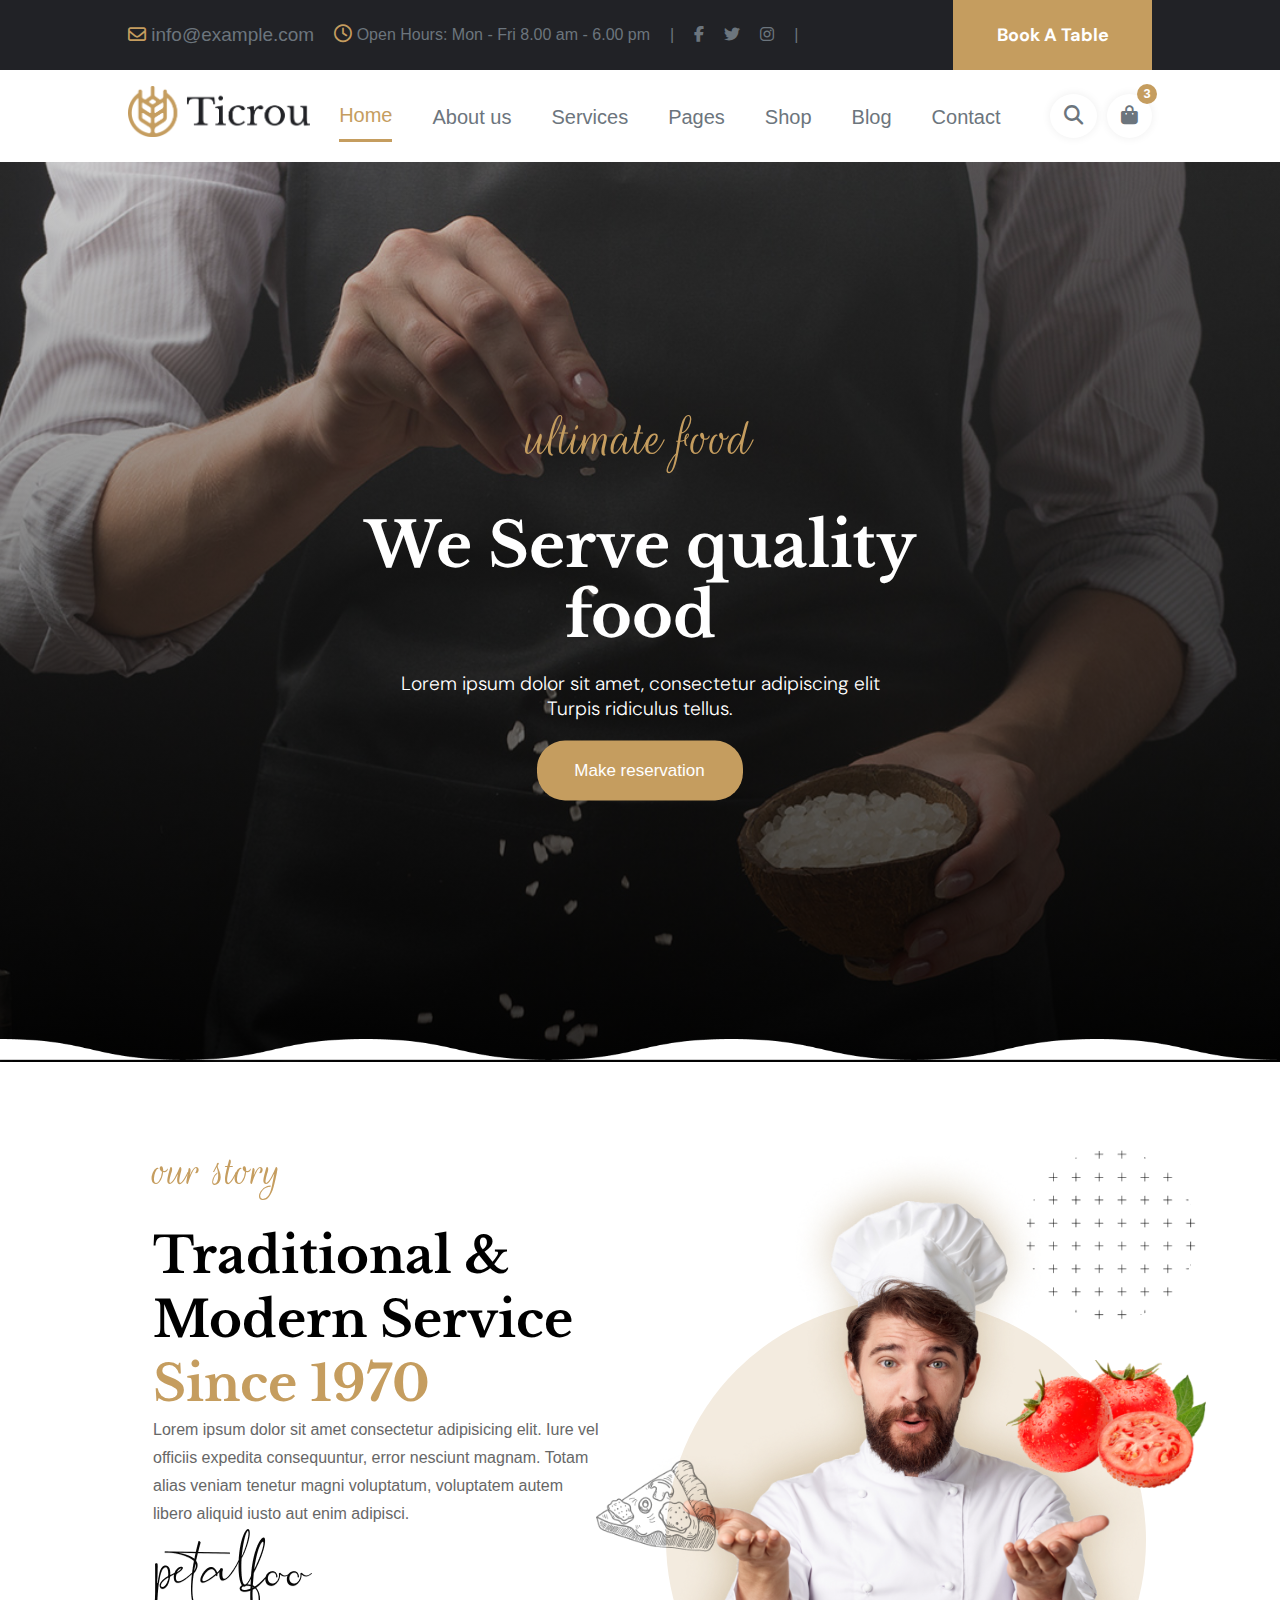
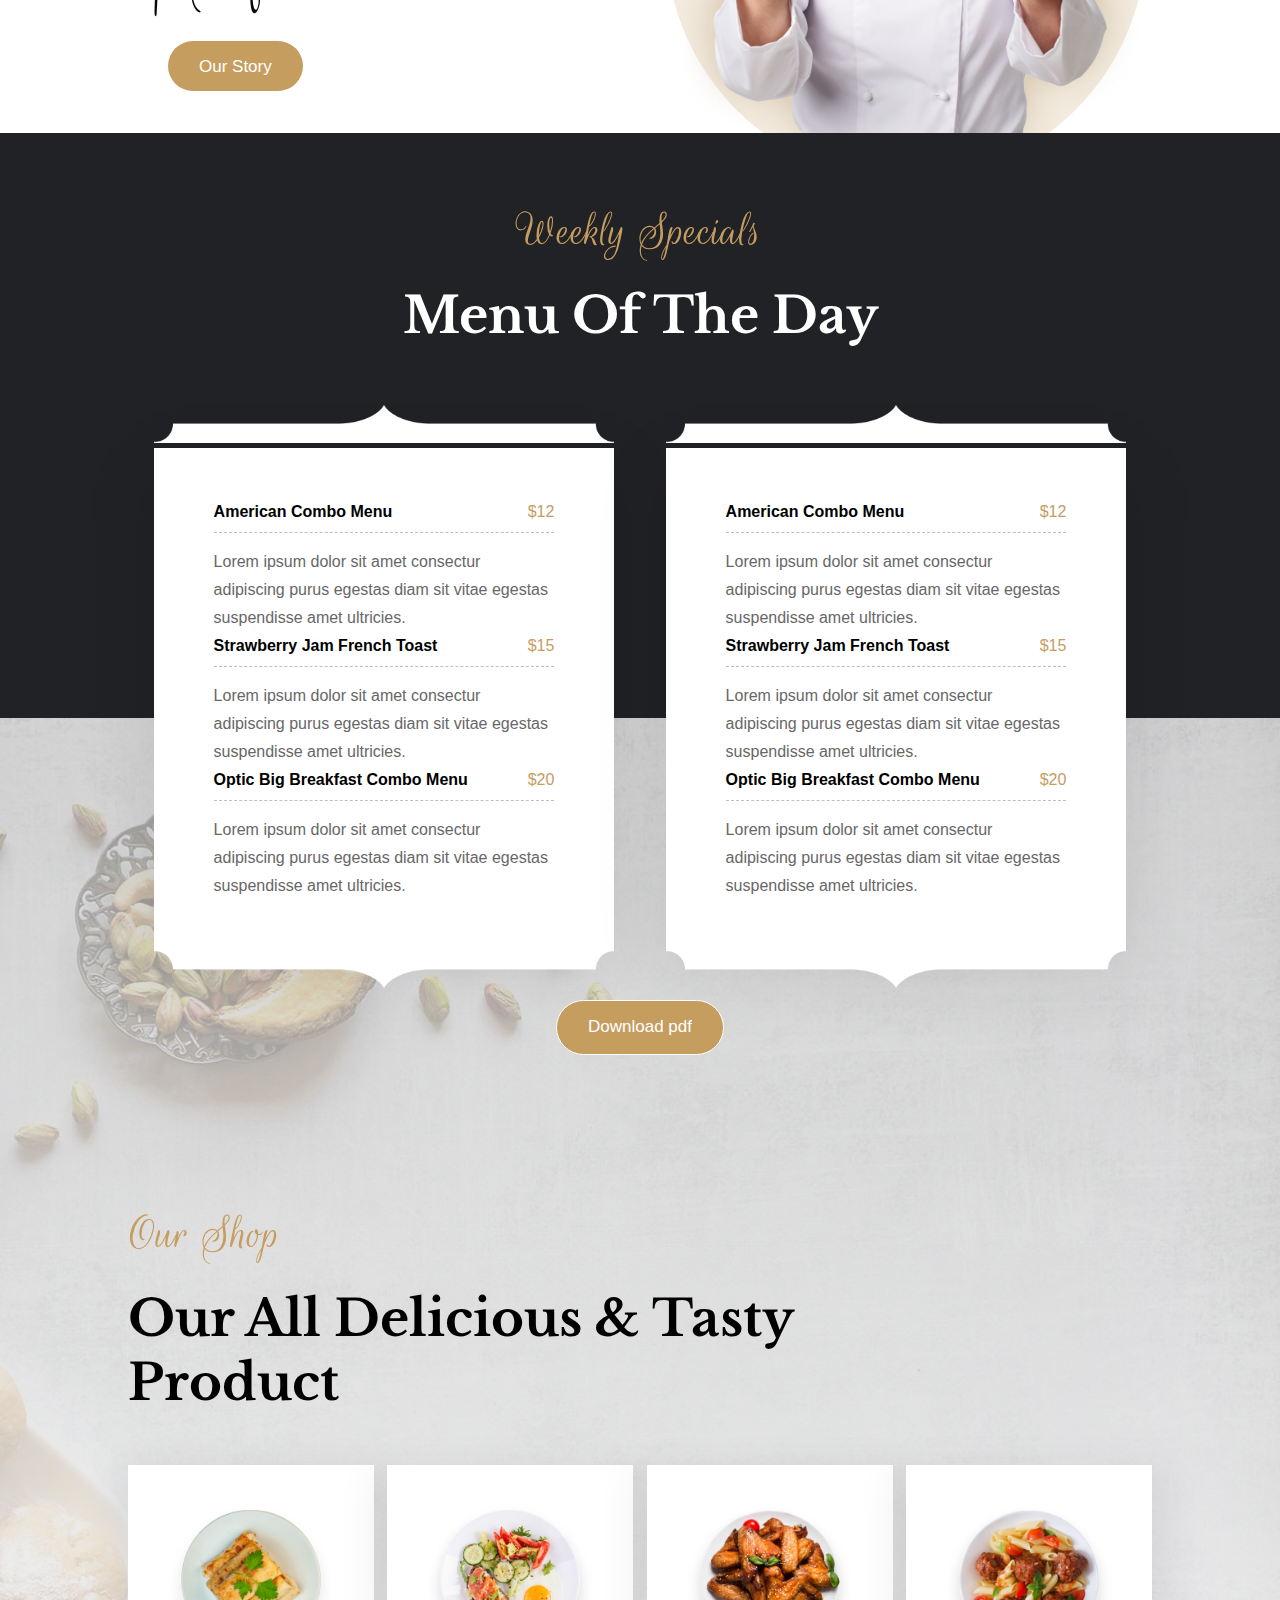
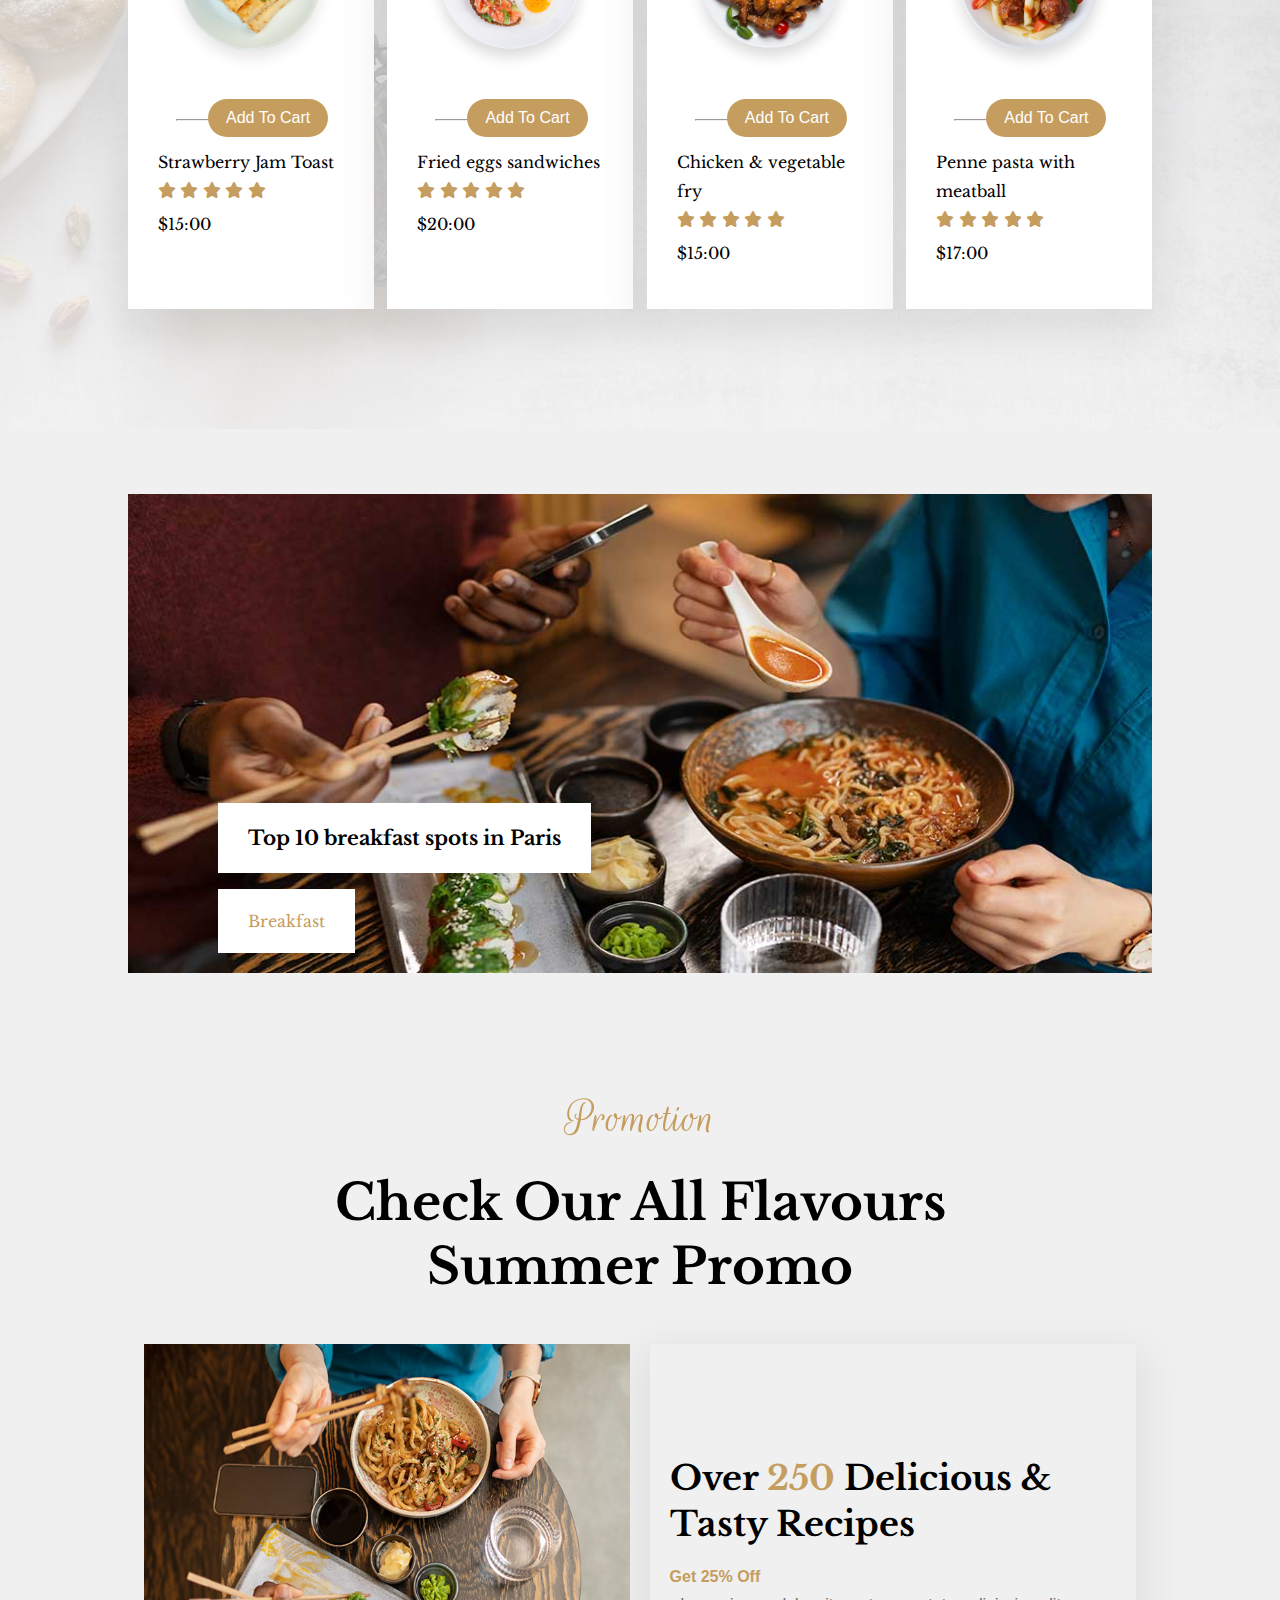
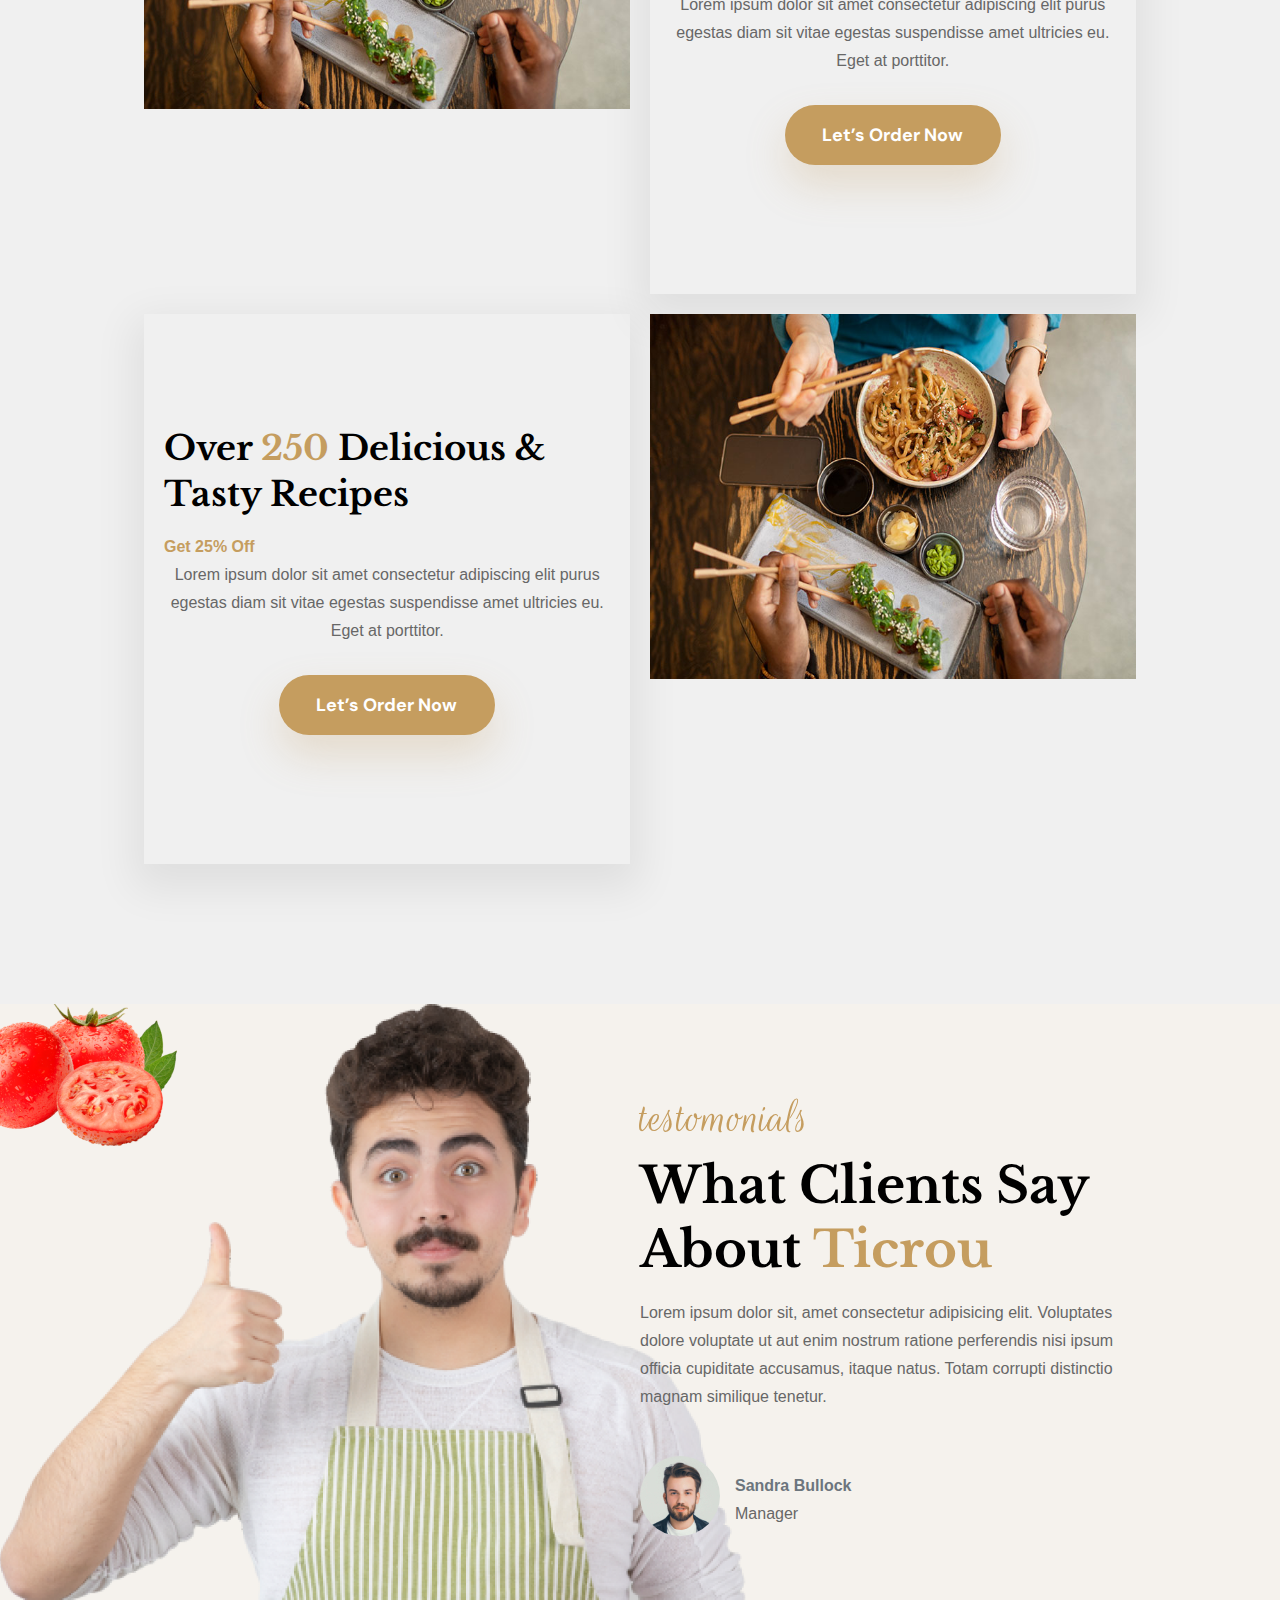
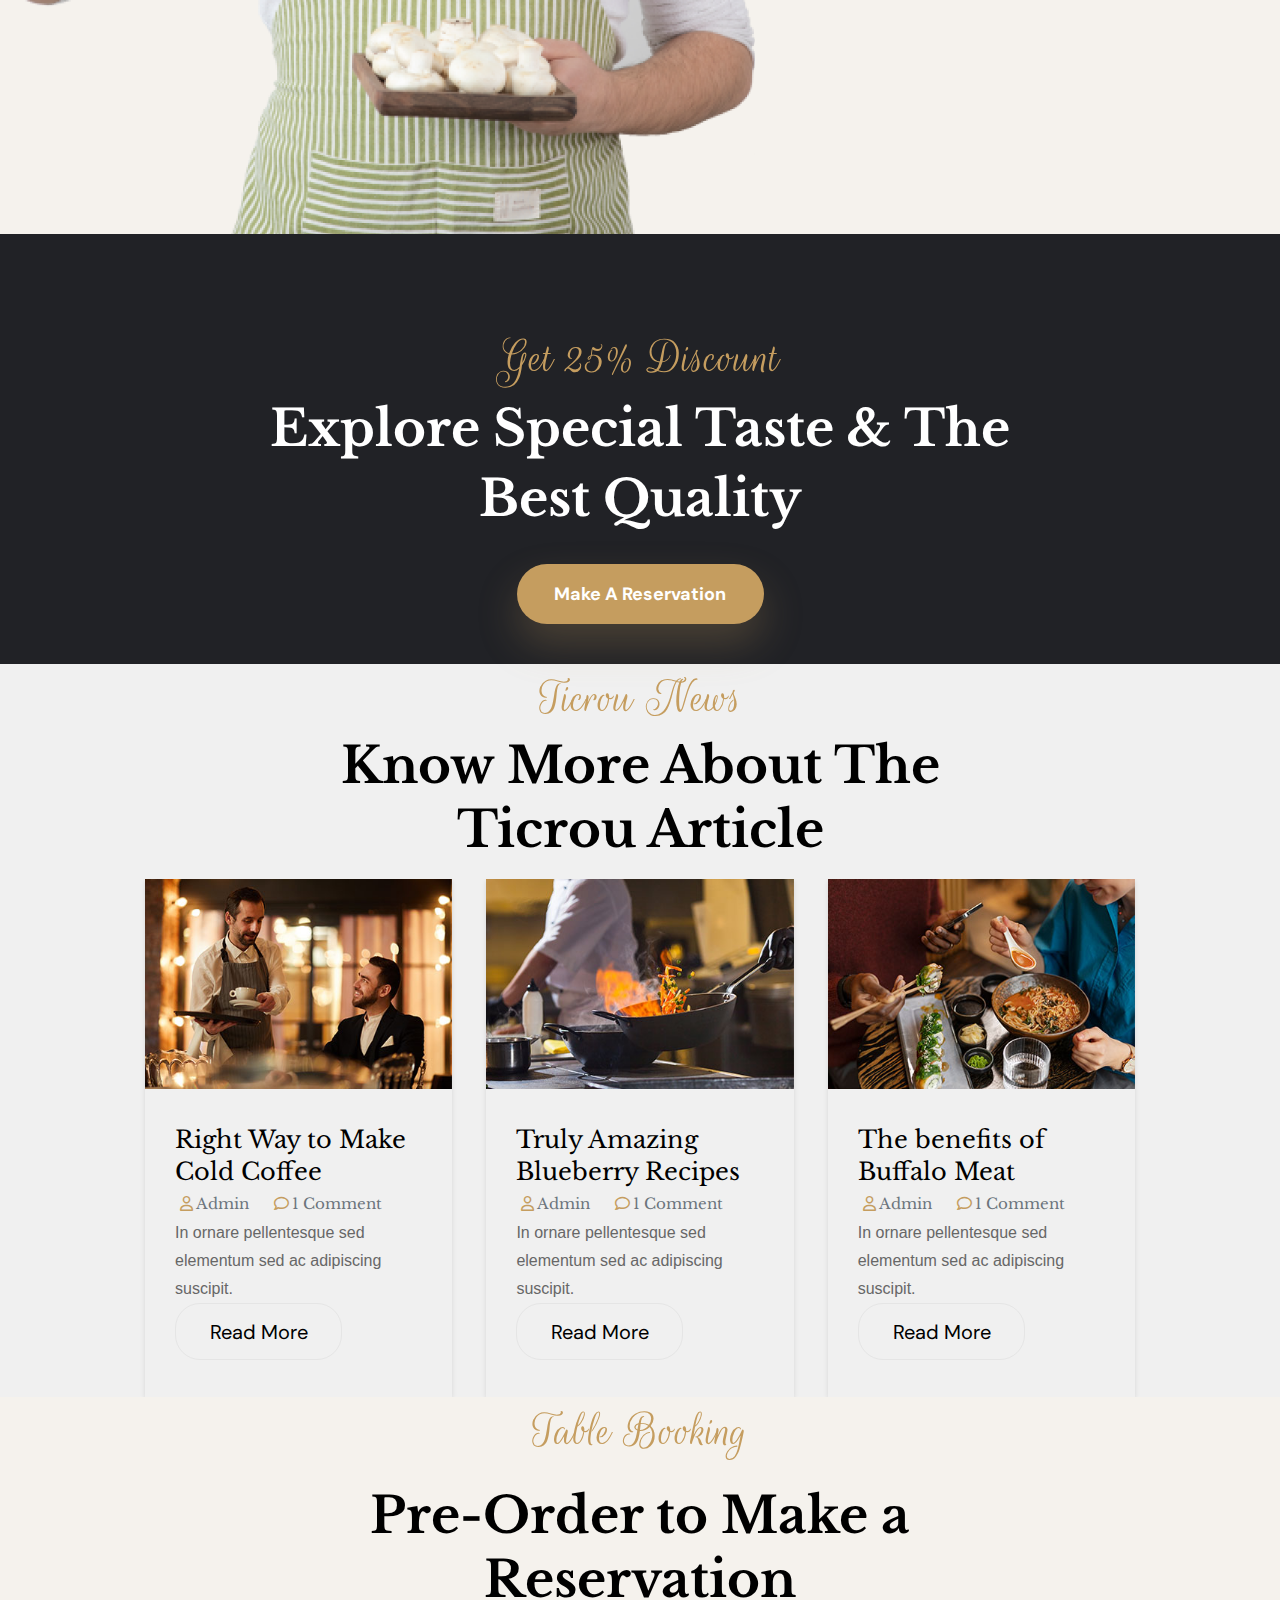
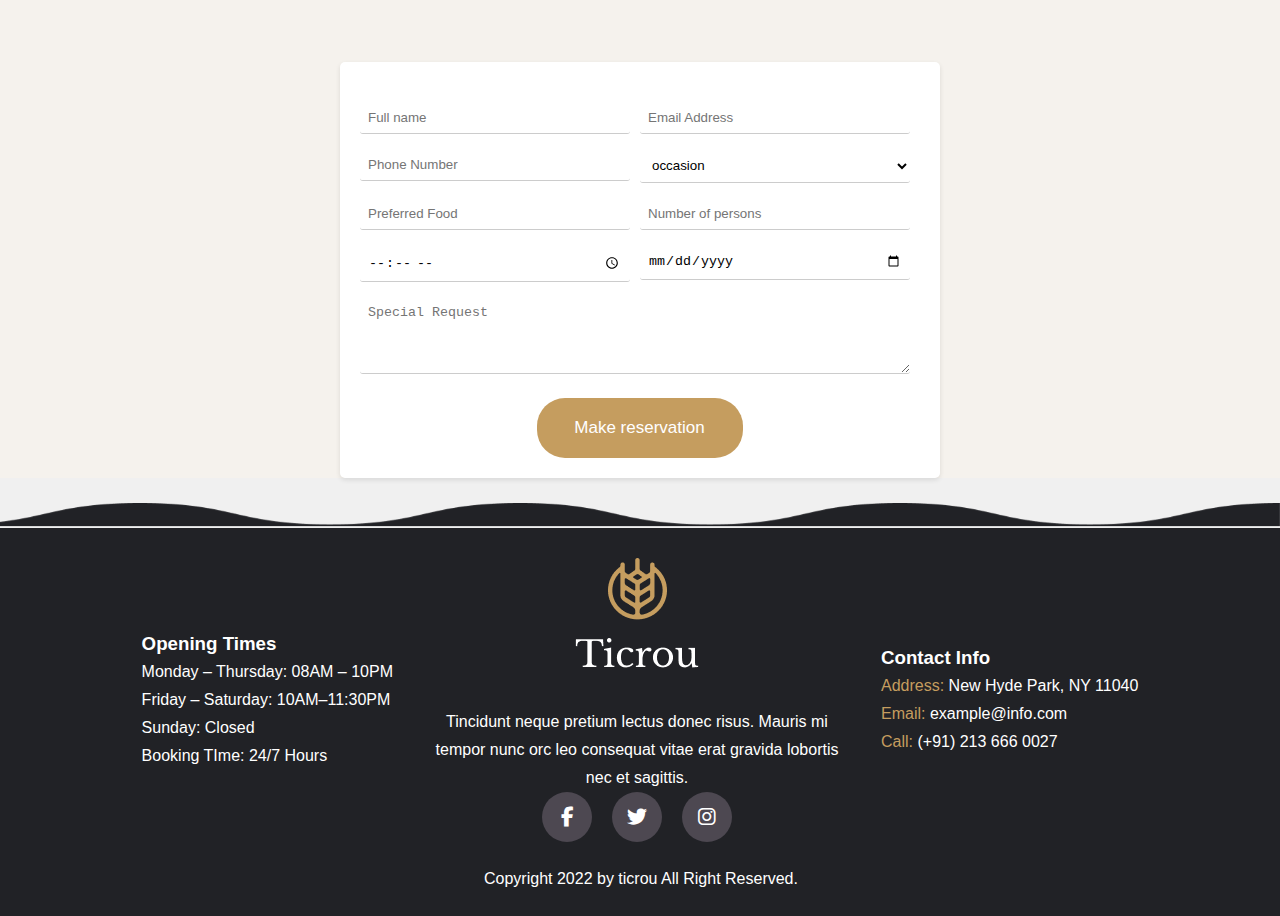
==== commit bb15db27: "Update and rename homepage.html to index.html" ====
--- a/index.html
+++ b/index.html
@@ -7,7 +7,8 @@
   <meta name="viewport" content="width=device-width, initial-scale=1.0" />
   <title>ticrou-restaurant</title>
   <link rel="stylesheet" href="main.css" />
-  <link rel="stylesheet" href="media.css">
+  <link rel="stylesheet" href="media-tablet.css">
+  <link rel="stylesheet" href="media-mobile.css">
   <link rel="stylesheet" href="https://cdnjs.cloudflare.com/ajax/libs/font-awesome/6.4.2/css/all.min.css">
 
 </head>
@@ -132,7 +133,7 @@
             <div class="in-menu-1">
               <div class="single-item">
                 <div class="upper-box">
-                  <h4><a href="http://azim.commonsupport.com/Ticrou/shop-details.html">American Combo Menu</a></h4>
+                  <h4><a href="">American Combo Menu</a></h4>
                   <span class="price">$12</span>
                 </div>
                 <div class="text">
@@ -142,7 +143,7 @@
               </div>
               <div class="single-item">
                 <div class="upper-box">
-                  <h4><a href="http://azim.commonsupport.com/Ticrou/shop-details.html">Strawberry Jam French Toast </a>
+                  <h4><a href="#">Strawberry Jam French Toast </a>
                   </h4>
                   <span class="price">$15</span>
                 </div>
@@ -153,7 +154,7 @@
               </div>
               <div class="single-item">
                 <div class="upper-box">
-                  <h4><a href="http://azim.commonsupport.com/Ticrou/shop-details.html">Optic Big Breakfast Combo
+                  <h4><a href="#">Optic Big Breakfast Combo
                       Menu</a></h4>
                   <span class="price">$20</span>
                 </div>
@@ -169,7 +170,7 @@
             <div class="in-menu-1">
               <div class="single-item">
                 <div class="upper-box">
-                  <h4><a href="http://azim.commonsupport.com/Ticrou/shop-details.html">American Combo Menu</a></h4>
+                  <h4><a href="#">American Combo Menu</a></h4>
                   <span class="price">$12</span>
                 </div>
                 <div class="text">
@@ -179,7 +180,7 @@
               </div>
               <div class="single-item">
                 <div class="upper-box">
-                  <h4><a href="http://azim.commonsupport.com/Ticrou/shop-details.html">Strawberry Jam French Toast </a>
+                  <h4><a href="#">Strawberry Jam French Toast </a>
                   </h4>
                   <span class="price">$15</span>
                 </div>
@@ -190,7 +191,7 @@
               </div>
               <div class="single-item">
                 <div class="upper-box">
-                  <h4><a href="http://azim.commonsupport.com/Ticrou/shop-details.html">Optic Big Breakfast Combo
+                  <h4><a href="#">Optic Big Breakfast Combo
                       Menu</a></h4>
                   <span class="price">$20</span>
                 </div>
@@ -221,8 +222,10 @@
         <div class="plate-1">
           <div class="up-content">
             <img src="./images/shop-1.png" alt="">
-            <div class="add-btn">
-              <a href="">Add To Cart</a>
+            <div  class="cart-btn">
+              <div class="add-btn">
+                <a href="">Add To Cart</a>
+              </div>
             </div>
           </div>
           
@@ -242,8 +245,10 @@
         <div class="plate-2">
           <div class="upper-content">
             <img src="./images/shop-3.png" alt="">
-            <div class="add-btn">
-              <a href="">Add To Cart</a>
+            <div class="cart-btn">
+              <div class="add-btn">
+                <a href="">Add To Cart</a>
+              </div>
             </div>
           </div>
           <hr>
@@ -262,8 +267,10 @@
         <div class="plate-3">
           <div class="upper-content">
             <img src="./images/shop-4.png" alt="">
-            <div class="add-btn">
-              <a href="">Add To Cart</a>
+            <div class="cart-btn">
+              <div class="add-btn">
+                <a href="">Add To Cart</a>
+              </div>
             </div>
           </div>
           <hr>
@@ -282,8 +289,10 @@
         <div class="plate-4">
           <div class="upper-content">
             <img src="./images/shop-2.png" alt="">
-            <div class="add-btn">
-              <a href="">Add To Cart</a>
+            <div class="cart-btn">
+              <div class="add-btn">
+                <a href="">Add To Cart</a>
+              </div>
             </div>
           </div>
           <hr>
@@ -303,9 +312,6 @@
   </section>
   <section class="gallary-section">
     <div class="container">
-      <div class="previous">
-        <i class="fa-solid fa-arrow-left-long"></i>
-      </div>
       <div class="gallary">
         <img src="./images/gallery-3.jpg" alt="">
         <div class="content-box">
@@ -313,9 +319,6 @@
           <span>Breakfast</span>
       </div>
     </div>
-    <div class="next">
-      <i class="fa-solid fa-arrow-right-long"></i>
-    </div>
   </div>
   
   </section>
@@ -335,7 +338,7 @@
             <h4>Get 25% Off</h4>
             <p>Lorem ipsum dolor sit amet consectetur adipiscing elit purus egestas diam sit vitae egestas suspendisse
               amet ultricies eu. Eget at porttitor.</p>
-            <a href="http://azim.commonsupport.com/Ticrou/index.html" class="theme-btn-one">Let’s Order Now</a>
+            <a href="#" class="theme-btn-one">Let’s Order Now</a>
           </div>
         </div>
         <div class="promo-1">
@@ -344,7 +347,7 @@
             <h4>Get 25% Off</h4>
             <p>Lorem ipsum dolor sit amet consectetur adipiscing elit purus egestas diam sit vitae egestas suspendisse
               amet ultricies eu. Eget at porttitor.</p>
-            <a href="http://azim.commonsupport.com/Ticrou/index.html" class="theme-btn-one">Let’s Order Now</a>
+            <a href="#" class="theme-btn-one">Let’s Order Now</a>
           </div>
           <div class="promo-img-1">
             <img src="./images/promotion-1.jpg" alt="promo1" noreapeate>
@@ -361,6 +364,9 @@
     <div class="test-images">
       <div class="chilly">
         <img src="./images/image-2.png" alt="chilly">
+      </div>
+      <div class="tomatoes">
+        <img src="./images/image-1.png" alt="">
       </div>
     </div>
     <div class="test">
@@ -390,7 +396,7 @@
     <div class="disc-title">
       <span>Get 25% Discount</span>
       <h2>Explore Special Taste &amp; The <br>Best Quality</h2>
-      <a href="http://azim.commonsupport.com/Ticrou/index.html" class="theme-btn-one">Make a Reservation</a>
+      <a href="#" class="theme-btn-one">Make a Reservation</a>
     </div>
   </div>
   </section>
@@ -457,71 +463,69 @@
       <h2>Pre-Order to Make a <br>Reservation</h2>
     </div>
     <div class="form-container">
-      <h2>Reservation Form</h2>
       <form>
         <div class="input-group">
           <div class="input-item">
-            <label for="full-name">Full Name</label>
-            <input type="text" id="full-name" name="full-name" required>
-          </div>
-          <div class="input-item">
-            <label for="email">Email Address</label>
-            <input type="email" id="email" name="email" required>
+            
+            <input placeholder="Full name" type="text" id="full-name" name="full-name" required>
+          </div>
+          <div class="input-item">
+            <input placeholder="Email Address" type="email" id="email" name="email" required>
           </div>
         </div>
 
         <div class="input-group">
           <div class="input-item">
-            <label for="phone">Phone Number</label>
-            <input type="tel" id="phone" name="phone" required>
-          </div>
-          <div class="input-item">
-            <label for="occasion">Occasion</label>
-            <select id="occasion" name="occasion">
-              <option value="birthday">Birthday</option>
-              <option value="anniversary">Anniversary</option>
-              <option value="wedding">Wedding</option>
-              <option value="other">Other</option>
+            <input placeholder="Phone Number" type="tel" id="phone" name="phone" required>
+          </div>
+          <div class="input-item">
+            <select placeholder="occasion" id="occasion" name="occasion">
+              <option value="birthday">occasion</option>
+              <option value="anniversary">occasion1</option>
+              <option value="wedding">occasion2</option>
+              <option value="other">occasion3</option>
+              <option value="other">occasion4</option>
             </select>
           </div>
         </div>
 
         <div class="input-group">
           <div class="input-item">
-            <label for="preferred-food">Preferred Food</label>
-            <input type="text" id="preferred-food" name="preferred-food">
-          </div>
-          <div class="input-item">
-            <label for="num-persons">Number of Persons</label>
-            <input type="number" id="num-persons" name="num-persons" min="1" value="1">
+            <input placeholder="Preferred Food" type="text" id="preferred-food" name="preferred-food">
+          </div>
+          <div class="input-item">
+            <input placeholder="Number of persons" type="number" id="num-persons" name="num-persons" min="1">
           </div>
         </div>
 
         <div class="input-group">
           <div class="input-item">
-            <label for="booking-time">Booking Time</label>
-            <input type="time" id="booking-time" name="booking-time">
-          </div>
-          <div class="input-item">
-            <label for="booking-date">Booking Date</label>
-            <input type="date" id="booking-date" name="booking-date">
+
+            <input placeholder="Booking Time" type="time" id="booking-time" name="booking-time">
+          </div>
+          <div class="input-item">
+
+            <input placeholder="Booking Date" type="date" id="booking-date" name="booking-date">
           </div>
         </div>
 
         <div class="input-group">
           <div class="input-item full-width">
-            <label for="special-request">Special Request</label>
-            <textarea id="special-request" name="special-request" rows="4"></textarea>
-          </div>
-        </div>
-
-        <button type="submit">Submit</button>
+            <textarea placeholder="Special Request" id="special-request" name="special-request" rows="4"></textarea>
+          </div>
+        </div>
+        <div class="make-reservation"><a href="homepage.html"><button class="make-reservation-btn">Make reservation
+        </button>
+      </a></div>
       </form>
     </div>
     </div>
   </section>
   <section class="footer">
     <div class="container">
+      <div class="footer-sep">
+        <img src="./images/shape-14.png" alt="">
+      </div>
     <div class="upper-footer">
       <div class="content">
         <div class="open">
--- a/main.css
+++ b/main.css
@@ -311,7 +311,7 @@
     border: none;
 }
 
-.banner-img .banner-sep {
+.banner-img .banner-sep{
     position: absolute;
     bottom: -5px;
     left: 0px;
@@ -365,6 +365,10 @@
     font-size: 1.2rem;
 }
 
+.banner-text .make-reservation .make-reservation-btn{
+    margin: auto;
+}
+
 .make-reservation-btn {
     position: relative;
     border-radius: 28px;
@@ -378,7 +382,7 @@
     font-size: 17px;
     padding: 16px 31px;
     text-decoration: none;
-    display: inline-block;
+    display:block;
     padding: 20px 38px 20px 37px;
     margin-top: 25px;
     overflow: hidden;
@@ -776,7 +780,7 @@
     line-height: 64px;
     font-family: "Libre Baskerville", serif;
     font-weight: 700;
-    color: #000;
+    color: var(--black);
     margin: 0px;
     text-align: left;
 }
@@ -799,7 +803,14 @@
     position: relative;
 }
 
-.add-btn {
+.cart-btn{
+    position: absolute;
+    margin: 10px;
+    left:70px;
+    top: 14rem;
+}
+
+.add-btn{
     position: relative;
     border-radius: 28px;
     background-color: var(--gold);
@@ -876,19 +887,6 @@
     font-family: "Libre Baskerville", serif;
 }
 
-.previous {
-    margin: auto;
-    background-color: var(--white);
-    color: var(--black);
-    width: 50px;
-    height: 50px;
-    border-radius: 50%;
-}
-
-.fa-arrow-left-long {
-    text-align: center;
-}
-
 .promotion {
     position: relative;
     text-align: center;
@@ -1042,15 +1040,25 @@
     background-repeat: no-repeat;
     width: 100%;
     background-color: var(--baige);
-    display: inline-flex;
+    display: flex;
     height: fit-content;
     position: relative;
+    justify-content: space-between;
+}
+
+.author-box{
+    width: fit-content;
+}
+
+.author-text{
+    margin: auto;
 }
 
 .chilly {
-    position: absolute;
-    right: 0px;
-    top: 118px;
+    width: 150px;
+    position: absolute;
+    left: 1340px;
+    top: 0px;
 }
 
 .test-images {
@@ -1067,7 +1075,6 @@
 }
 
 .test {
-
     height: 750px;
     display: flex;
     flex-direction: column;
@@ -1109,7 +1116,9 @@
 
 .author-box {
     margin-top: 45px;
-    display: inline-flex;
+    display: flex;
+    flex-wrap: wrap;
+    gap: 15px;
 }
 
 .author-box h4 {
@@ -1206,6 +1215,7 @@
 
 .lower-content a:hover{
     color: var(--gold);
+    
 }
 .lower-content .theme-btn-two {
     align-items: start;
@@ -1232,16 +1242,6 @@
     color: var(--gold);
 }
 
-.order-section .form-inner {
-    position: relative;
-    display: block;
-    max-width: 850px;
-    background: #fff;
-    margin: 0 auto;
-    box-shadow: 0px 70px 40px rgba(0, 0, 0, 0.05);
-    padding: 50px 70px 100px 70px;
-}
-
 .booking {
     background-color: var(--baige);
 }
@@ -1286,7 +1286,6 @@
 }
 
 .logo {
-    max-width: 50%;
     position: relative;
     width: 45%;
     padding-right: 15px;
@@ -1342,6 +1341,7 @@
 }
 
 .footer {
+    position: relative;
     background-color: var(--darkblue);
     width: 100%;
     display: flex;
@@ -1370,47 +1370,7 @@
     padding: 30px;
     border-radius: 15px;
     box-shadow: 0px 0px 10px rgba(0, 0, 0, 0.151);
-}
-
-.form-inner {
-    max-width: 600px;
-    margin: 0 auto;
-}
-
-.form input,
-.form select,
-.form textarea {
-    width: 100%;
-    padding: 10px;
-    margin-bottom: 15px;
-    border: 1px solid #ccc;
-    border-radius: 5px;
-}
-
-.form select {
-    appearance: none;
-    -webkit-appearance: none;
-    padding-right: 30px;
-    background: url("path-to-your-arrow-icon.png") no-repeat right center;
-}
-
-.form textarea {
-    resize: vertical;
-    min-height: 150px;
-}
-
-.form button {
-    background-color: #ff6600;
-    color: #ffffff;
-    border: none;
-    padding: 10px 20px;
-    border-radius: 5px;
-    cursor: pointer;
-    transition: background-color 0.3s;
-}
-
-.form button:hover {
-    background-color: #ff8800;
+    font-family: Poppins, sans-serif;
 }
 
 body {
@@ -1427,6 +1387,10 @@
     background-color: #ffffff;
     border-radius: 5px;
     box-shadow: 0 2px 5px rgba(0, 0, 0, 0.1);
+}
+
+.input-group{
+    border: none;
 }
 
 h2 {
@@ -1468,9 +1432,10 @@
 textarea {
     width: 100%;
     padding: 8px;
-    border: 1px solid #ccc;
+    border: none;
+    border-bottom: 1px solid #ccc;
     border-radius: 3px;
-    background-color: #f8f8f8;
+    background-color: var(--white);
 }
 
 button[type="submit"] {
@@ -1488,10 +1453,13 @@
     text-decoration: none;
     display: inline-block;
     margin: auto;
+    transition: all ease-in-out 300ms;
 }
 
 button[type="submit"]:hover {
     background-color: var(--black);
+    color: var(--white);
+    z-index:2;
 }
 
 .img-box img {
@@ -1515,3 +1483,25 @@
 .news1 .img-box a img:hover {
     background: #000;
 }
+
+.widget-content .text p{
+    color: var(--white);
+}
+form .make-reservation-btn{
+    margin: auto;
+}
+
+.contact span{
+    color:var(--gold);
+}
+
+.footer-sep img{
+    width:100%;
+}
+
+.footer-sep{
+    position: absolute;
+    top: -25px;
+    left: -50px;
+    z-index: 9999999999;
+}--- a/media-tablet.css
+++ b/media-tablet.css
@@ -0,0 +1,185 @@
+
+/* tablet view */
+@media screen and (width<=1090px){
+    .book-btn-container,.about-images, .social{
+        display: none;
+    }
+
+    .header-top .container{
+        display: flex;
+        align-items: center;
+        justify-content: center;
+        margin: auto;
+        gap: 10px;
+        padding:15px 0px;
+    }
+    .header-bottom{
+        width:100%;
+    }
+    
+    .navbar{
+        display: none;
+    }
+    .nav{
+        display: block;
+        font-size: 40px;
+        color: var(--darkblue);
+        cursor: pointer;
+    }
+    
+    .banner-img .banner-sep {
+        bottom: -16px;
+        left: 0px;
+    }
+    
+    .banner-text{
+        width: 95%;
+    }
+    .banner-text h3{
+    font-family: 'Rouge Script', cursive;
+    font-size: 70px;
+    font-weight: 400;
+    margin-bottom: 17px;
+    min-height: 70px;
+    }
+
+    .banner-text h2{
+    font-size: 60px;
+    line-height: 90px;
+    font-family: 'Libre Baskerville', serif;
+    font-weight: 700;
+    color: #fff;
+    margin-bottom: 29px;
+    }
+
+    .banner-text p{
+        font-size: 20px;
+        line-height: 30px;
+        font-family: 'DM Sans', sans-serif;
+        color: #fff;
+        margin-top: 40px;
+    }
+    
+    .menu{
+        height: auto;
+    }
+    
+    .main-menu {
+        align-items: center;
+        margin: auto;
+        width: auto;
+        
+        }
+    .menu-1{
+        display: flex;
+        flex-direction: column;
+        width: 100%;
+        margin-bottom: 150px;
+    }
+    .menu-1::before {
+        top:-50px;
+        left: 0px;
+        height: 60px;
+    }
+
+    .shop-section{
+        padding-top: 950px;
+        padding-bottom: 40px;
+    }
+
+    .down-btn{
+        margin-top: 0px;
+    }
+
+    .plates {
+        display: flex;
+        flex-wrap: wrap;
+    }
+
+    .plate-1, .plate-2, .plate-3, .plate-4 {
+        width: 48%;
+        margin-top: 20px;
+        box-shadow: #000;
+        background-color: var(--white);
+        box-shadow: 0px 15px 40px 10px rgba(0, 0, 0, 0.07);
+        position: relative;
+    }
+
+    .promo-1{
+        display: block;
+    }
+
+    .promo-img-1 {
+        position: relative;
+        transition: all 500ms ease;
+        height: auto;
+        width: 100%;
+    }
+
+    .order-box-1{
+        width: 100%;
+    }
+
+    .test{
+        height: 700px;
+    }
+
+    .testomonial{
+        background-image: none;
+    }
+    .test{
+        margin-left: 0px;
+    }
+
+    .disc-title h2{
+        font-size: 40px;
+    }
+
+    .chilly{
+        left: 615px;
+        top: 18px;
+        width: 150px;
+    }
+
+    .tomatoes{
+        position: absolute;
+        left: -2px;
+        top: 597px;
+        width: 150px;
+    }
+
+    .news-content{
+        display: flex;
+        width: 100%;
+    }
+
+    .upper-footer .contact{
+        margin-left: 0;
+    }
+
+
+
+    .header-bottom {
+        background-color: var(--white);
+        padding: 1rem 0rem;
+        position: relative;
+        top: 0px;
+        left: 0px;
+        z-index: 999999;
+    }
+    .footer-sep{
+        width: 100%;
+        top: -19px;
+        left: 0;
+    }
+}
+/*  *//*  */
+
+@media screen and(width <=850px ) {
+    .out-cont{
+        height: fit-content;
+    }
+
+   
+
+}--- a/media-mobile.css
+++ b/media-mobile.css
@@ -0,0 +1,101 @@
+/* mobile view */
+@media screen and (width <=445px){
+    .header-top{
+        margin: auto;
+    }
+    .header-top .info{
+    font-size: 20px;
+    
+    }
+    .header-top .hours{
+        font-size: 15px;
+    }
+
+    .navbar{
+        display: none;
+    }
+    
+    .rightnav ,.toogler .search-icon{
+        display: none;
+    }
+    
+    .banner-text{
+        width: 100%;
+    }
+    .banner-text h3{
+        font-size: 50px;
+    }
+
+    .banner-text h2{
+        font-size: 40px;
+        line-height: 40px;
+    }
+
+    .banner-text p{
+        font-size: 20px;
+        margin-top: 0;
+    }
+    /* ??????????????????????? */
+    .banner-img .banner-sep{
+        display: none;
+    }
+    /* ??????????????????????? */
+    .menu-1::before{
+        top: -20px;
+        left: -1px;
+    }
+
+    .shop-section{
+        padding-top: 2050px;
+    }
+
+    .header-bottom{
+        justify-content: space-between;
+    }
+    .about-text h3{
+        font-size: 35px;
+    }
+    
+    .about-text h2{
+        font-size: 40px;
+        line-height: 45px;
+    }
+    
+    
+    .menu-title h2{
+        align-items: center;
+        font-size: 40px;
+    }
+
+    .test{
+        height: 810px;
+    }
+
+    .testomonial{
+        width: 100%;
+        overflow: hidden;
+    }
+    .promotion{
+        padding-bottom: 10px;
+    }
+    .form-container .input-group{
+
+        flex-direction: column;
+    }
+
+    .logo{
+        width: 100%;
+        padding-top:10px ;
+        padding-bottom:10px ;
+    }
+    .widget-content .text{
+        width: 100%;
+        font-size: 20px;
+    }
+    .sub-title h2 {
+        font-size: 40px;
+    }
+    .tomatoes{
+        display: none;
+    }
+}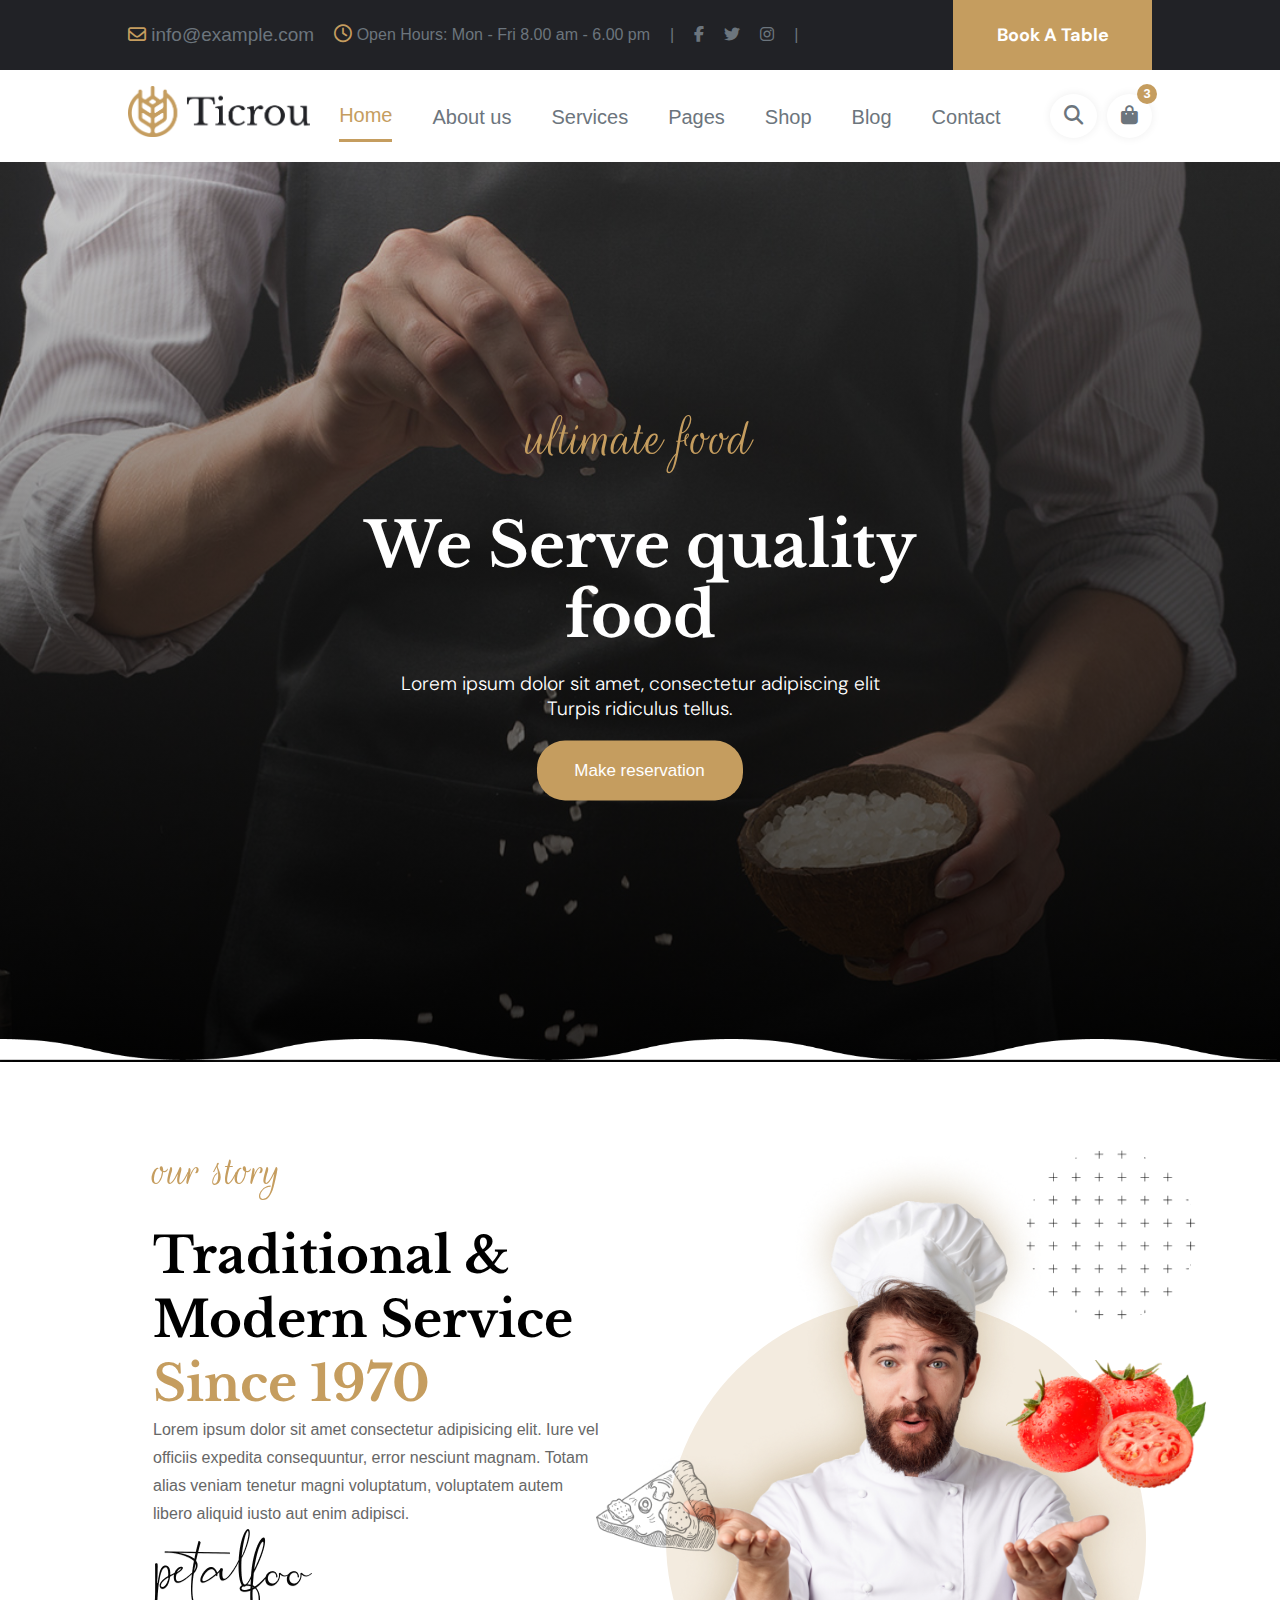
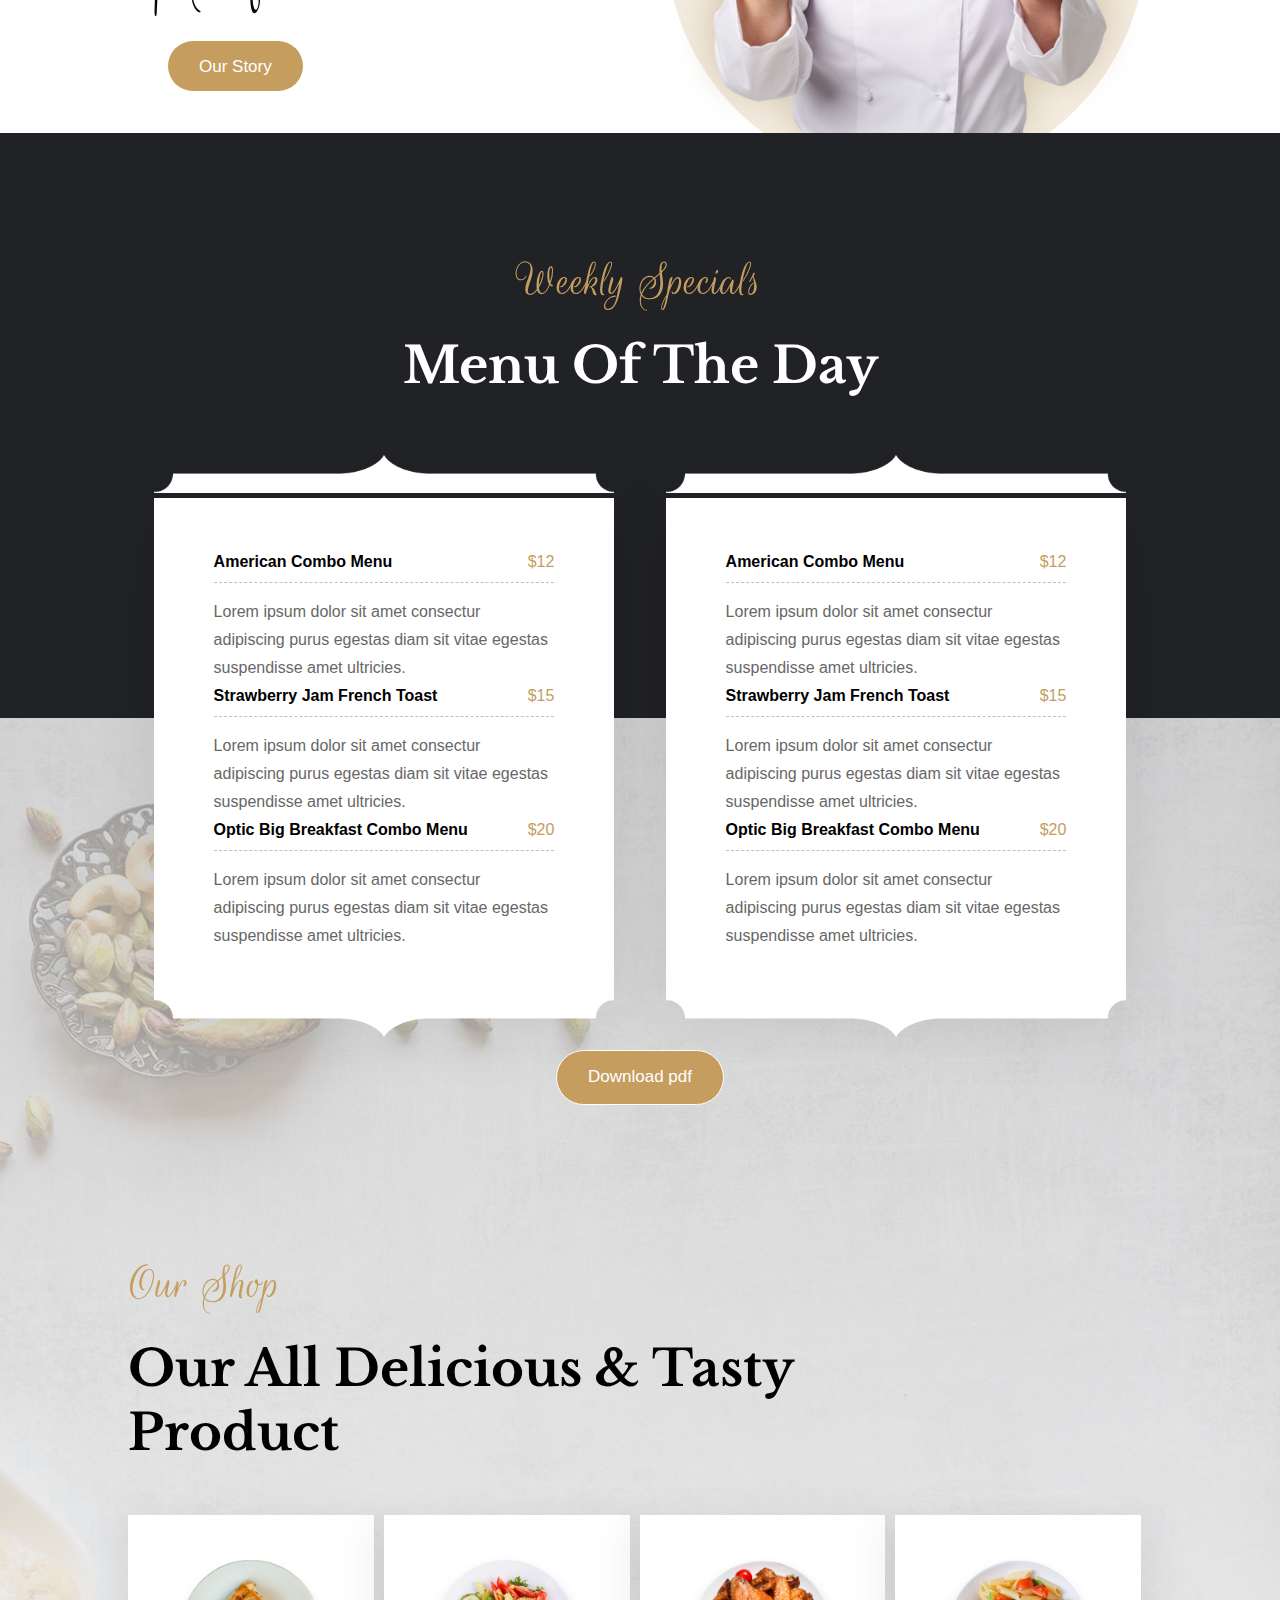
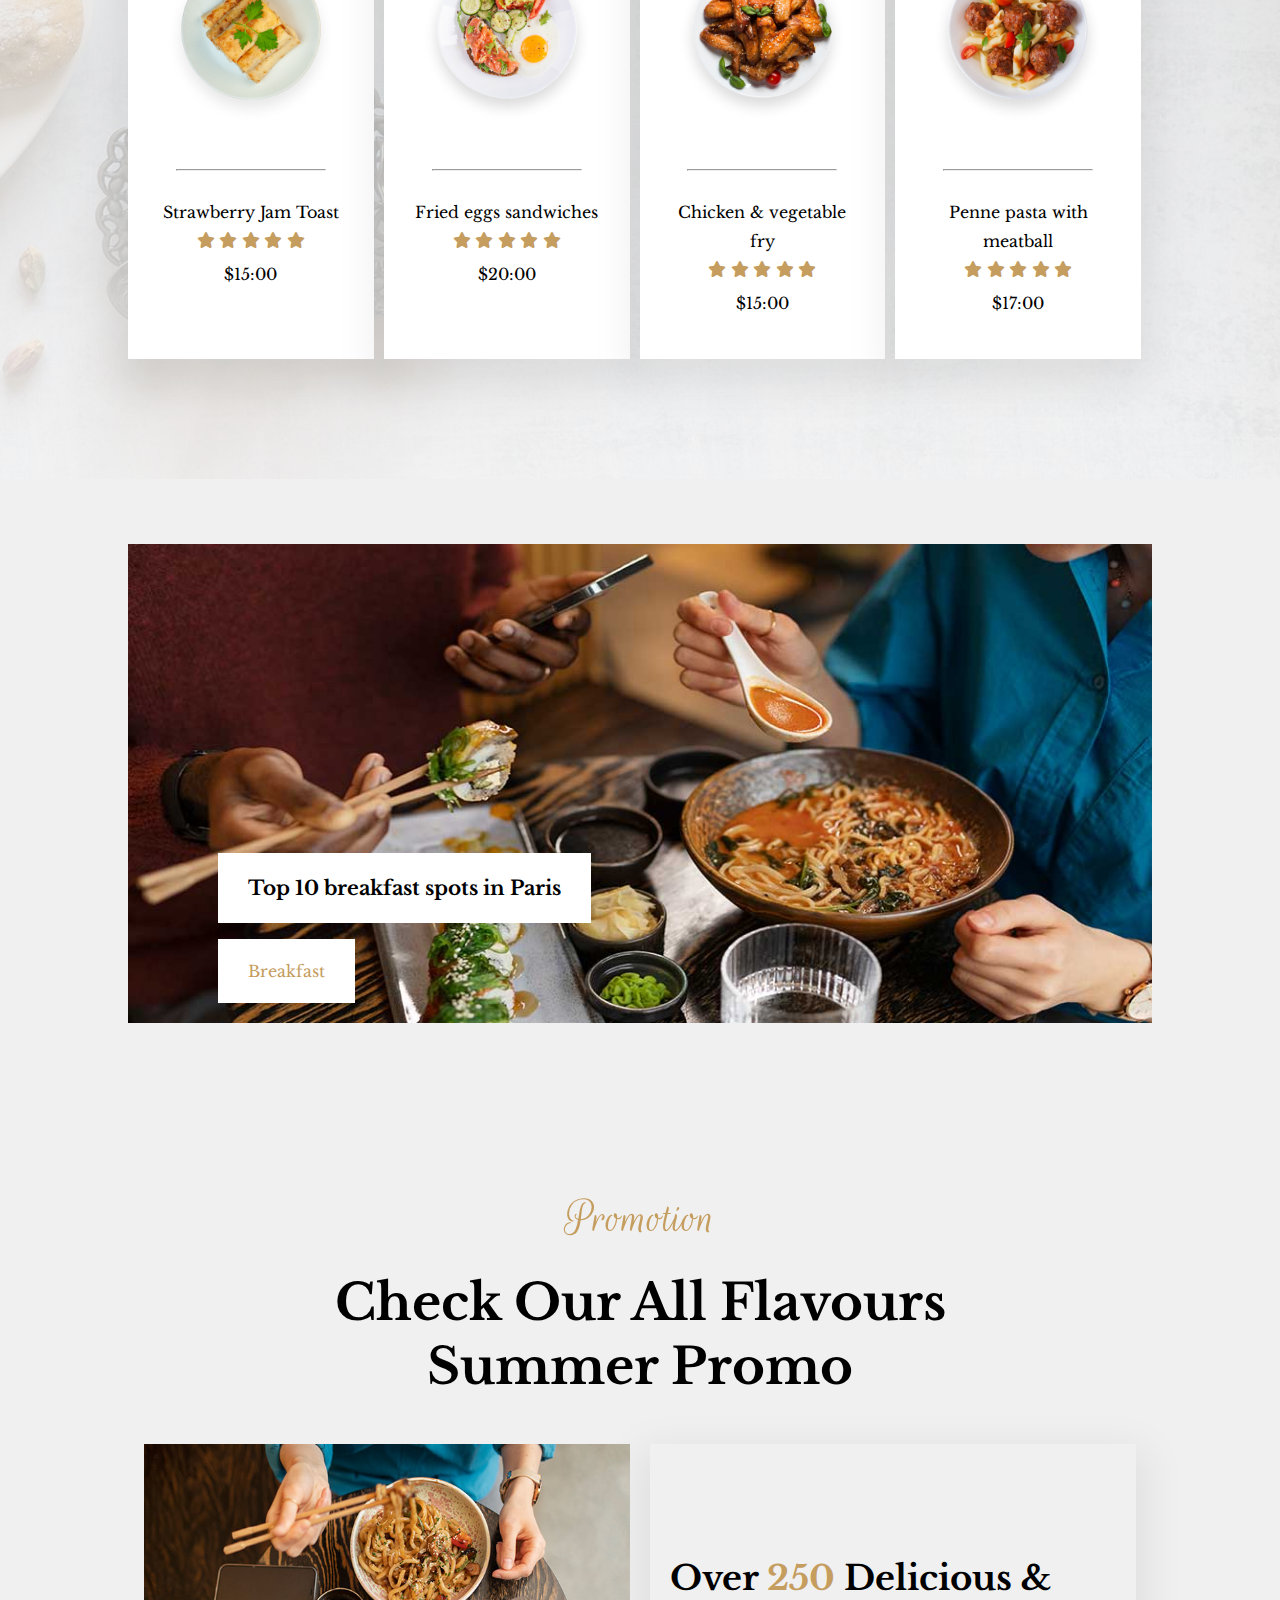
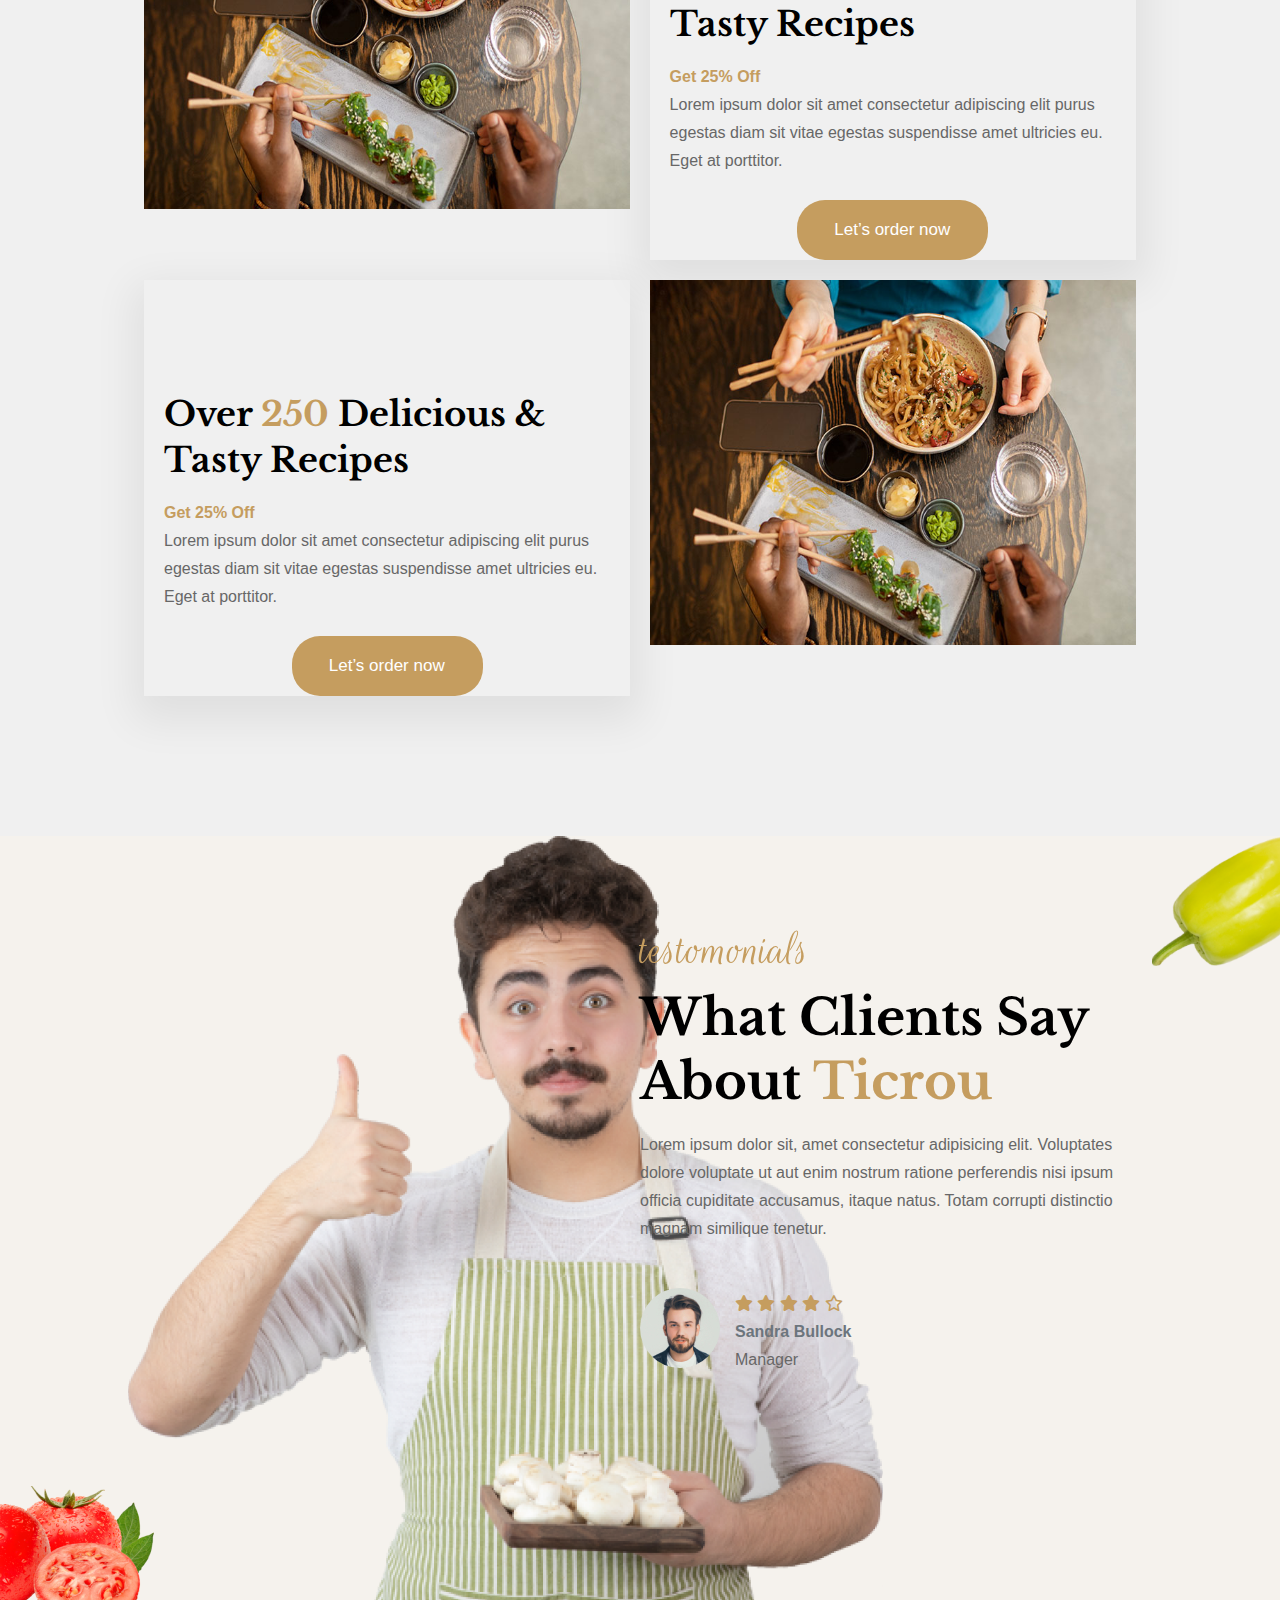
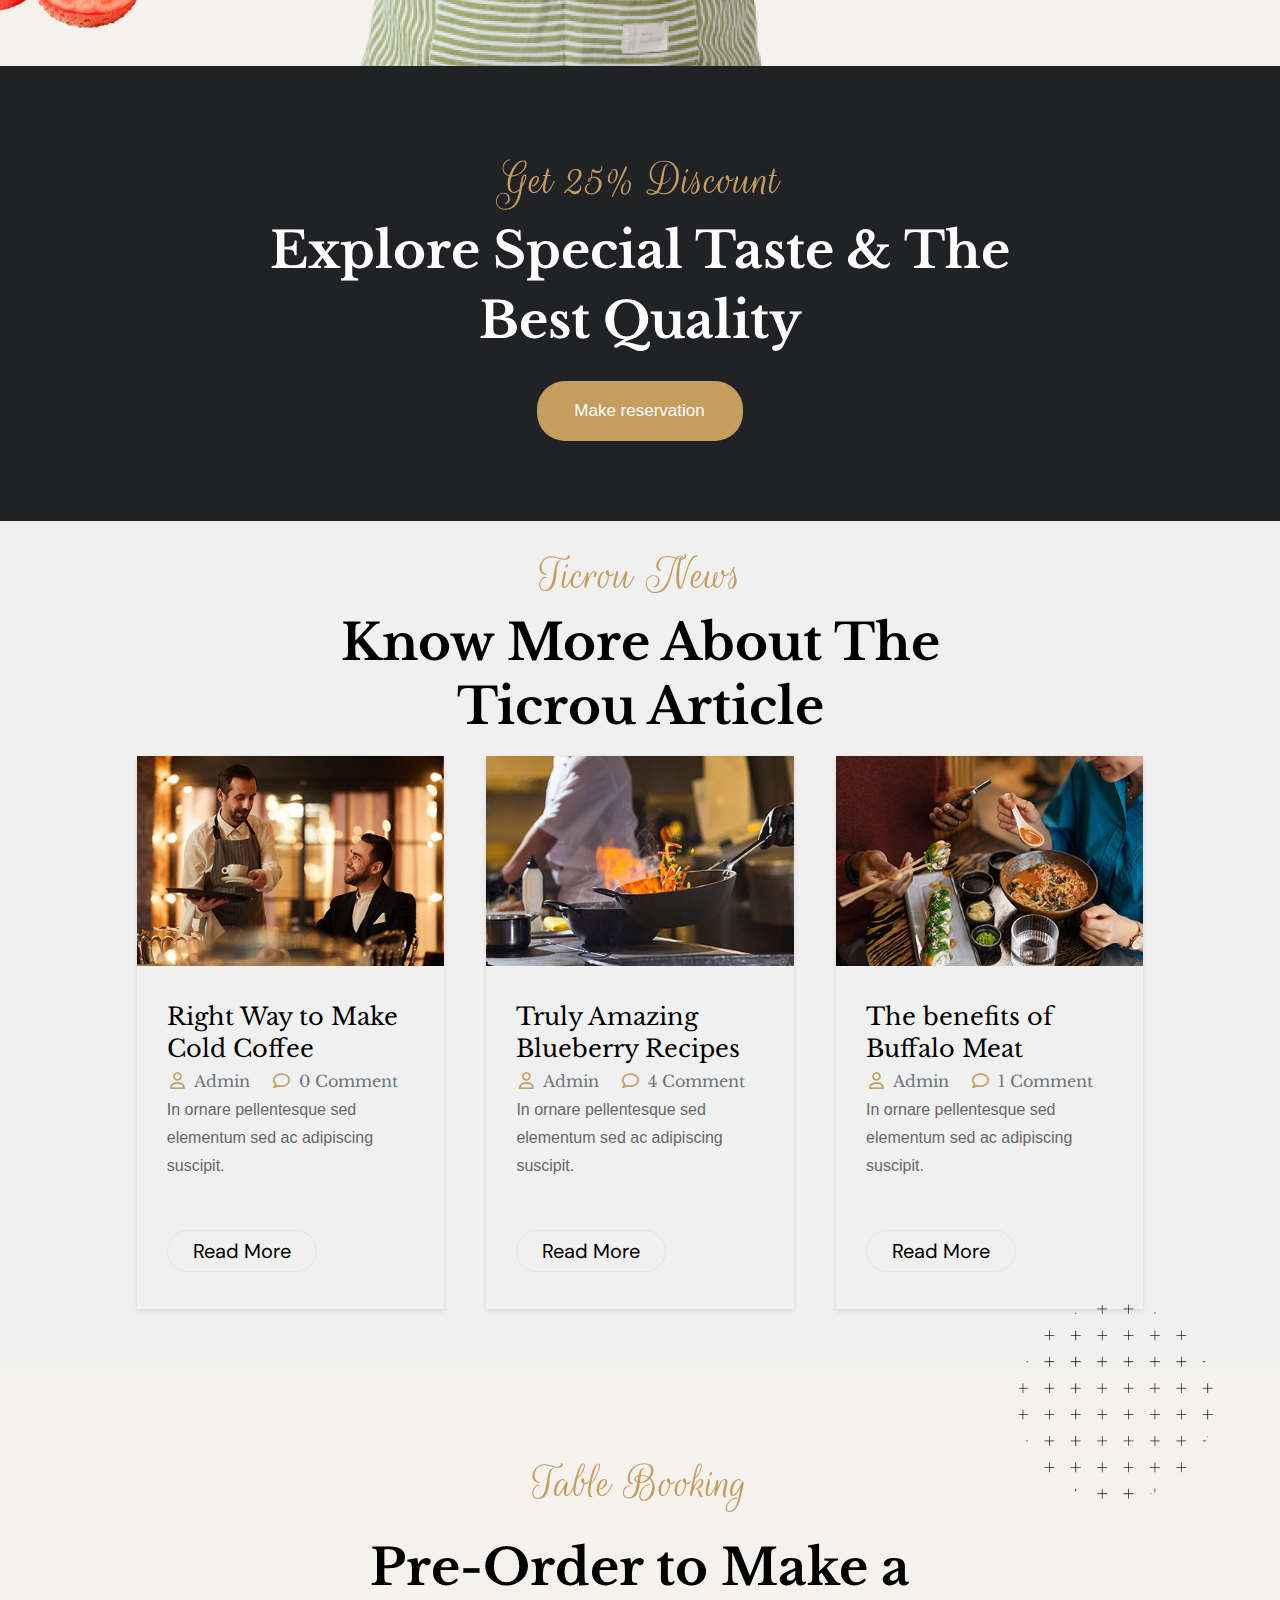
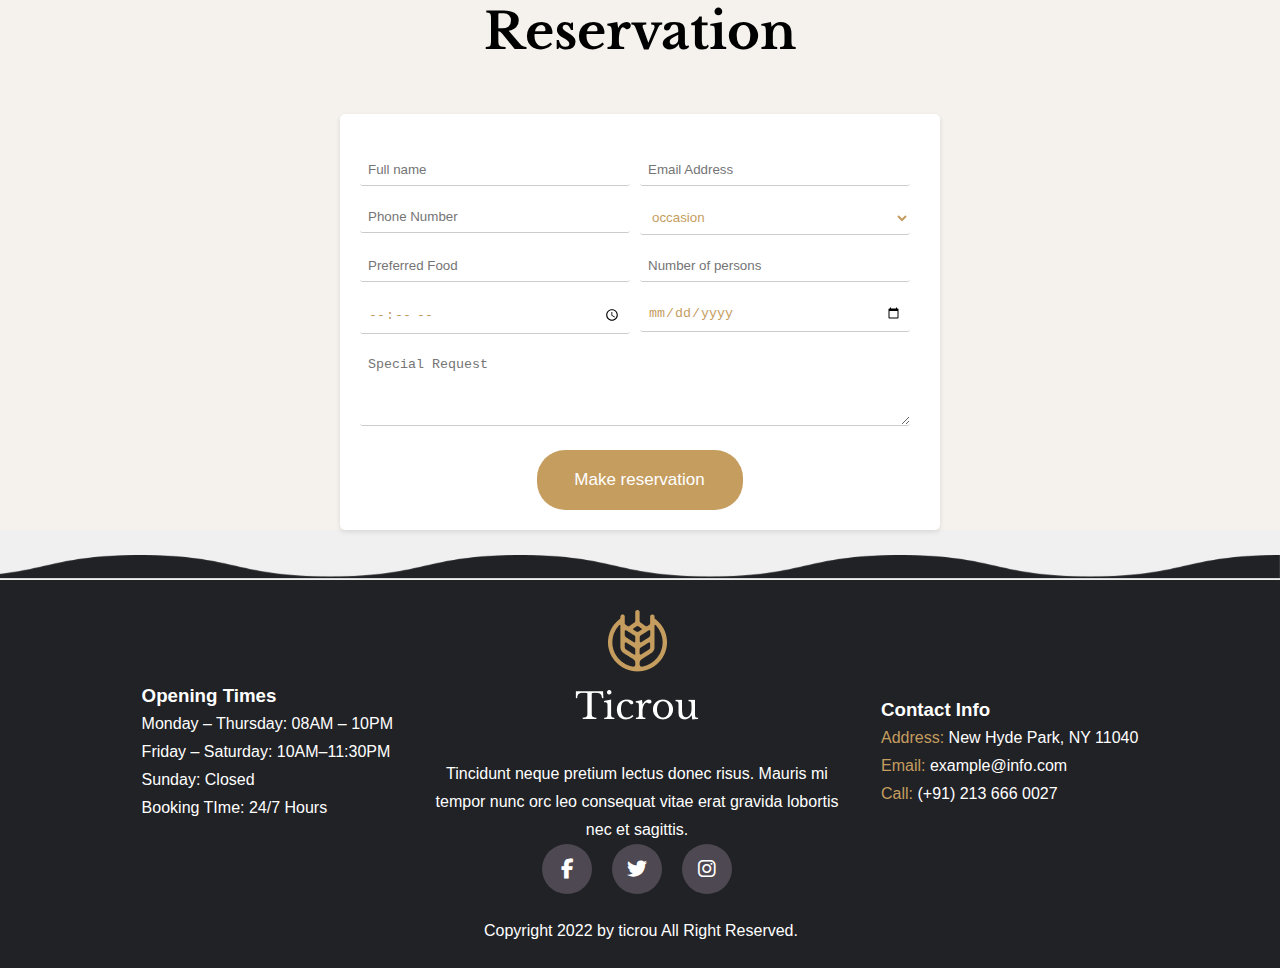
==== commit e91ee545: "Update and rename homepage.html to index.html" ====
--- a/index.html
+++ b/index.html
@@ -220,11 +220,13 @@
       
       <div class="plates">
         <div class="plate-1">
-          <div class="up-content">
+          <div class="upper-content">
             <img src="./images/shop-1.png" alt="">
             <div  class="cart-btn">
+              <div class="overlay">
               <div class="add-btn">
                 <a href="">Add To Cart</a>
+              </div>
               </div>
             </div>
           </div>
@@ -245,9 +247,11 @@
         <div class="plate-2">
           <div class="upper-content">
             <img src="./images/shop-3.png" alt="">
-            <div class="cart-btn">
+            <div  class="cart-btn">
+              <div class="overlay">
               <div class="add-btn">
                 <a href="">Add To Cart</a>
+              </div>
               </div>
             </div>
           </div>
@@ -267,9 +271,11 @@
         <div class="plate-3">
           <div class="upper-content">
             <img src="./images/shop-4.png" alt="">
-            <div class="cart-btn">
+            <div  class="cart-btn">
+              <div class="overlay">
               <div class="add-btn">
                 <a href="">Add To Cart</a>
+              </div>
               </div>
             </div>
           </div>
@@ -289,10 +295,11 @@
         <div class="plate-4">
           <div class="upper-content">
             <img src="./images/shop-2.png" alt="">
-            <div class="cart-btn">
+              <div class="overlay">
               <div class="add-btn">
                 <a href="">Add To Cart</a>
               </div>
+              
             </div>
           </div>
           <hr>
@@ -338,7 +345,9 @@
             <h4>Get 25% Off</h4>
             <p>Lorem ipsum dolor sit amet consectetur adipiscing elit purus egestas diam sit vitae egestas suspendisse
               amet ultricies eu. Eget at porttitor.</p>
-            <a href="#" class="theme-btn-one">Let’s Order Now</a>
+              <div class="make-reservation"><a href="homepage.html"><button class="make-reservation-btn">Let’s order now
+              </button>
+            </a></div>
           </div>
         </div>
         <div class="promo-1">
@@ -347,7 +356,9 @@
             <h4>Get 25% Off</h4>
             <p>Lorem ipsum dolor sit amet consectetur adipiscing elit purus egestas diam sit vitae egestas suspendisse
               amet ultricies eu. Eget at porttitor.</p>
-            <a href="#" class="theme-btn-one">Let’s Order Now</a>
+              <div class="make-reservation"><a href="homepage.html"><button class="make-reservation-btn">Let’s order now
+              </button>
+            </a></div>
           </div>
           <div class="promo-img-1">
             <img src="./images/promotion-1.jpg" alt="promo1" noreapeate>
@@ -379,10 +390,15 @@
           ratione perferendis nisi ipsum officia cupiditate accusamus, itaque natus. Totam corrupti distinctio magnam
           similique tenetur.</p>
         <div class="author-box">
-          <div>
+          <div class="test-1">
             <img class="test-img" src="./images/testimonial-1.jpg" alt="testomonial">
           </div>
           <div class="author-text">
+            <i class="fa-solid fa-star"></i>
+            <i class="fa-solid fa-star"></i>
+            <i class="fa-solid fa-star"></i>
+            <i class="fa-solid fa-star"></i>
+            <i class="fa-regular fa-star"></i>
             <h4>Sandra Bullock</h4>
             <p>Manager</p>
           </div>
@@ -396,7 +412,9 @@
     <div class="disc-title">
       <span>Get 25% Discount</span>
       <h2>Explore Special Taste &amp; The <br>Best Quality</h2>
-      <a href="#" class="theme-btn-one">Make a Reservation</a>
+      <div class="make-reservation"><a href="homepage.html"><button class="make-reservation-btn">Make reservation
+      </button>
+    </a></div>
     </div>
   </div>
   </section>
@@ -415,12 +433,12 @@
           <a href="">Right Way to Make Cold Coffee</a>
           <ul class="post-info">
             <div class="fa-"><li><i class="fa-regular fa-user"></i><a href="">Admin</a></li></div>
-            <div class="fa-"><li><i class="fa-regular fa-comment"></i><a href="">1 Comment</a>
+            <div class="fa-"><li><i class="fa-regular fa-comment"></i><a href="">0 Comment</a>
             </li></div>
-            
+        
           </ul>
           <p>In ornare pellentesque sed elementum sed ac adipiscing suscipit.</p>
-          <div class="read"><a href="#" class="theme-btn-two">Read More</a></div>
+          <a href="#" class="theme-btn-two">Read More</a>
         </div>
       </div>
       <div class="news1">
@@ -429,13 +447,13 @@
         </div>
         <div class="lower-content">
           <a href="">Truly Amazing Blueberry Recipes</a>
-          <ul class="post-info clearfix">
+          <ul class="post-info">
             <li><i class="fa-regular fa-user"></i><a href="#">Admin</a></li>
-            <li><i class="fa-regular fa-comment"></i><a href="#">1 Comment</a>
+            <li><i class="fa-regular fa-comment"></i><a href="#">4 Comment</a>
             </li>
           </ul>
           <p>In ornare pellentesque sed elementum sed ac adipiscing suscipit.</p>
-          <div class="read"><a href="#" class="theme-btn-two">Read More</a></div>
+          <a href="#" class="theme-btn-two">Read More</a>
         </div>
       </div>
       <div class="news1">
@@ -450,7 +468,7 @@
             </li>
           </ul>
           <p>In ornare pellentesque sed elementum sed ac adipiscing suscipit.</p>
-          <div class="read"><a href="#" class="theme-btn-two">Read More</a></div>
+          <a href="#" class="theme-btn-two">Read More</a>
         </div>
       </div>
     </div>
@@ -463,6 +481,9 @@
       <h2>Pre-Order to Make a <br>Reservation</h2>
     </div>
     <div class="form-container">
+      <div class="form-img-1">
+        <img src="./images/shape-2.png" alt="">
+      </div>
       <form>
         <div class="input-group">
           <div class="input-item">
--- a/main.css
+++ b/main.css
@@ -664,10 +664,10 @@
     background: url("./images/shape-4.png");
     background-size: contain;
     width: 100%;
-    height: 50px;
+    height: 60px;
     position: absolute;
     background-repeat: no-repeat;
-    bottom: -50px;
+    bottom: -59px;
     left: 0px;
 }
 
@@ -752,7 +752,6 @@
     z-index: 1;
     position: relative;
     padding: 482px 0px 120px 0px;
-    overflow: hidden;
     background: linear-gradient(rgba(197, 196, 196, 0.727),
             rgba(248, 248, 248, 0.854)),
         url("./images/shop-bg.jpg");
@@ -786,9 +785,8 @@
 }
 
 .plates {
-    width: 100%;
-    display: flex;
-    justify-content: space-between;
+    display: flex;
+    gap: 10px;
     flex-wrap: wrap;
 }
 
@@ -803,11 +801,30 @@
     position: relative;
 }
 
-.cart-btn{
-    position: absolute;
-    margin: 10px;
-    left:70px;
-    top: 14rem;
+.overlay{
+    position: absolute;
+    width: 100%;
+    height: 100%;
+    top: 0;
+    background: rgb(255, 255, 255);
+    background: rgba(255, 255, 255, 0.5);
+    color: #f1f1f1;
+    transition: .3s ease;
+    opacity:0;
+    color: white;
+    font-size: 20px;
+    padding: 20px;
+    text-align: center;
+}
+
+.add-btn{
+    position: absolute;
+    top: 205px;
+}
+
+.overlay:hover{
+    opacity: 1;
+    z-index: 9999;
 }
 
 .add-btn{
@@ -825,6 +842,30 @@
     padding: 5px 18px;
     margin: auto;
     width: fit-content;
+}
+
+.add-btn:hover{
+    transition: all ease-in-out 300ms;
+    color: var(--white);
+    z-index:2;
+}
+
+.add-btn::before{
+    width: 0;
+    content: '';
+    transition: all 500ms;
+    position: absolute;
+    left: 0;
+    top: 0;
+    border-radius:28px
+}
+
+.add-btn:hover::before{
+    content: '';
+    width: 100%;
+    height: 100%;
+    background-color: var(--black);
+    z-index:-1;
 }
 
 .shop-block-one .inner-box {
@@ -889,7 +930,7 @@
 
 .promotion {
     position: relative;
-    text-align: center;
+    padding: 111px 20px 120px 20px;
 }
 
 .sub-title {
@@ -929,7 +970,7 @@
     margin: 0px;
 }
 
-.lower-content {
+.plate-1 .lower-content ,.plate-2 .lower-content , .plate-3 .lower-content ,.plate-4 .lower-content{
     text-align: center;
 }
 
@@ -979,7 +1020,7 @@
 
 .order-box-1 {
     box-shadow: 0px 15px 40px 10px rgba(0, 0, 0, 0.07);
-    padding: 111px 20px 120px 20px;
+    padding: 111px 20px 0px 20px;
     width: 50%;
 }
 
@@ -999,6 +1040,10 @@
     font-weight: 700;
     margin-bottom: 16px;
 }
+.order-box-1 .make-reservation{
+    width: fit-content;
+    margin: auto;
+}
 
 .theme-btn-one {
     position: relative;
@@ -1031,19 +1076,19 @@
     outline: none;
 }
 
-.promotion {
-    padding: 111px 20px 120px 20px;
-}
-
 .testomonial{
+    width: 100%;
+    background-color: var(--baige);
+    display: flex;
+    height: fit-content;
+    position: relative;
+    justify-content: space-between;
+    overflow: hidden;
+}
+
+.testomonial .container{
     background-image: url("./images/men-1.png");
     background-repeat: no-repeat;
-    width: 100%;
-    background-color: var(--baige);
-    display: flex;
-    height: fit-content;
-    position: relative;
-    justify-content: space-between;
 }
 
 .author-box{
@@ -1057,14 +1102,18 @@
 .chilly {
     width: 150px;
     position: absolute;
-    left: 1340px;
+    right: -150px;
     top: 0px;
 }
 
+.tomatoes{
+    position: absolute;
+    top: 650px;
+    left: -151px;
+}
+
 .test-images {
-    position: absolute;
-    left: 0px;
-    top: 0px;
+    position: relative;
     background-size: cover;
     background-repeat: no-repeat;
     background-position: center;
@@ -1110,8 +1159,15 @@
     color: var(--gold);
 }
 
+.test-1{
+    align-items: center;
+    vertical-align: middle;
+    
+}
+
 .test-img {
     border-radius: 50px;
+    margin: auto;
 }
 
 .author-box {
@@ -1125,6 +1181,10 @@
     margin: 0;
 }
 
+.fa-star{
+    color: var(--gold);
+}
+
 .discount {
     background-color: var(--darkblue);
     width: 100%;
@@ -1133,7 +1193,49 @@
 }
 
 .disc-title {
-    margin-top: 90px;
+    margin-top:80px;
+    position: relative;
+    display: block;
+    font-size: 50px;
+    line-height: 70px;
+    font-family: "Rouge Script", cursive;
+    font-weight: 400;
+    margin-bottom: 80px;
+    text-align: center;
+}
+
+.disc-title span {
+    color: var(--gold);
+    margin-top: 20px;
+}
+
+.disc-title h2 {
+    color: var(--white);
+    font-family: 'Libre Baskerville', serif;
+    font-size: 50px;
+}
+.disc-title .make-reservation{
+    display: inline-block;
+}
+
+.post-info{
+    display: flex;
+    width: 100%;
+    gap: 20px;
+}
+
+.post-info li a{
+    font-size: 16px;
+    color: var(--gray);
+    margin-left: 9px;
+}
+.post-info i {
+    font-size: 17px;
+    margin-left: 3px;
+}
+
+.news-title {
+    text-align: center;
     position: relative;
     display: block;
     font-size: 50px;
@@ -1141,50 +1243,7 @@
     font-family: "Rouge Script", cursive;
     font-weight: 400;
     margin-bottom: 17px;
-    text-align: center;
-}
-
-.disc-title span {
-    color: var(--gold);
     margin-top: 20px;
-}
-
-.disc-title h2 {
-    color: var(--white);
-    font-family: 'Libre Baskerville', serif;
-    font-size: 50px;
-}
-
-.disc-btn:hover {
-    background-color: var(--black);
-    background-color: black;
-}
-
-.post-info{
-    display: flex;
-    width: 100%;
-    gap: 20px;
-}
-
-.post-info li a{
-    font-size: 15px;
-    color: var(--gray);
-    margin-left: 3px;
-}
-.post-info i {
-    font-size: 15px;
-    margin-left: 5px;
-}
-
-.news-title {
-    text-align: center;
-    position: relative;
-    display: block;
-    font-size: 50px;
-    line-height: 70px;
-    font-family: "Rouge Script", cursive;
-    font-weight: 400;
-    margin-bottom: 17px;
 }
 
 .news-title h2 {
@@ -1200,9 +1259,9 @@
 
 .lower-content{
     position: relative;
-    display: block;
     padding: 27px 30px 37px 30px;
     text-align: start;
+    
 }
 
 .lower-content a{
@@ -1229,7 +1288,7 @@
     border: 1px solid #e5e5e5;
     border-radius: 25px;
     transition: all 500ms ease;
-    padding: 13px 33px 12px 34px;
+    padding: 5px 25px 5px 25px;
 }
 
 .lower-content .theme-btn-two:hover {
@@ -1238,12 +1297,24 @@
     border-color: #c59d5f;
 }
 
+.lower-content .theme-btn-two {
+    margin-top: 50px;
+}
+
 .fa-regular{
     color: var(--gold);
 }
 
 .booking {
     background-color: var(--baige);
+}
+
+.booking .container{
+    padding-top: 30px;
+}
+
+.container .sub-title{
+    margin-top: 50px;
 }
 
 .form {
@@ -1381,12 +1452,14 @@
 }
 
 .form-container {
+    position: relative;
     max-width: 600px;
     margin: 50px auto;
     padding: 20px;
     background-color: #ffffff;
     border-radius: 5px;
     box-shadow: 0 2px 5px rgba(0, 0, 0, 0.1);
+    
 }
 
 .input-group{
@@ -1434,6 +1507,7 @@
     padding: 8px;
     border: none;
     border-bottom: 1px solid #ccc;
+    color: var(--gold);
     border-radius: 3px;
     background-color: var(--white);
 }
@@ -1462,6 +1536,9 @@
     z-index:2;
 }
 
+.news{
+    margin-bottom: 60px;
+}
 .img-box img {
     justify-content: center;
     width: 100%;
@@ -1472,7 +1549,7 @@
     display: flex;
     flex-wrap: wrap;
     justify-content: space-around;
-    overflow: hidden;
+    gap: 25px;
 }
 
 .news1 {
@@ -1491,6 +1568,13 @@
     margin: auto;
 }
 
+.form-img-1{
+    position: absolute;
+    bottom: 621px;
+    right: -274px;
+    
+}
+
 .contact span{
     color:var(--gold);
 }
@@ -1504,4 +1588,4 @@
     top: -25px;
     left: -50px;
     z-index: 9999999999;
-}+}
--- a/media-tablet.css
+++ b/media-tablet.css
@@ -1,22 +1,4 @@
-
-/* tablet view */
-@media screen and (width<=1090px){
-    .book-btn-container,.about-images, .social{
-        display: none;
-    }
-
-    .header-top .container{
-        display: flex;
-        align-items: center;
-        justify-content: center;
-        margin: auto;
-        gap: 10px;
-        padding:15px 0px;
-    }
-    .header-bottom{
-        width:100%;
-    }
-    
+@media screen and (width<=1210px){
     .navbar{
         display: none;
     }
@@ -26,6 +8,43 @@
         color: var(--darkblue);
         cursor: pointer;
     }
+}
+
+/* tablet view */
+@media screen and (width<=1090px){
+    .container{
+        width:90%;
+    }
+
+    .book-btn-container,.about-images, .social{
+        display: none;
+    }
+
+
+
+    .content-box h4 {
+        left: 20px;
+        font-size: 30px;
+    }
+
+    .content-box span{
+        left: 20px;
+    }
+
+
+    .header-top .container{
+        display: flex;
+        align-items: center;
+        justify-content: center;
+        margin: auto;
+        gap: 10px;
+        padding:15px 0px;
+    }
+    .header-bottom{
+        width:100%;
+    }
+    
+
     
     .banner-img .banner-sep {
         bottom: -16px;
@@ -74,10 +93,10 @@
         display: flex;
         flex-direction: column;
         width: 100%;
-        margin-bottom: 150px;
-    }
-    .menu-1::before {
-        top:-50px;
+        margin-bottom: 180px;
+    }
+    .menu-1::before { 
+        top:-55px;
         left: 0px;
         height: 60px;
     }
@@ -97,13 +116,19 @@
     }
 
     .plate-1, .plate-2, .plate-3, .plate-4 {
-        width: 48%;
+        min-width: 300px;
         margin-top: 20px;
         box-shadow: #000;
         background-color: var(--white);
         box-shadow: 0px 15px 40px 10px rgba(0, 0, 0, 0.07);
         position: relative;
     }
+    .plate-1 .upper-content , .plate-2 .upper-content , .plate-3 .upper-content , .plate-4 .upper-content{
+        display: flex;
+        flex-direction: column;
+        flex-wrap: wrap;
+        justify-content:center;
+    }
 
     .promo-1{
         display: block;
@@ -141,18 +166,23 @@
         width: 150px;
     }
 
-    .tomatoes{
+    .tomatoes {
         position: absolute;
-        left: -2px;
-        top: 597px;
+        left: -42px;
+        top: 636px;
         width: 150px;
     }
 
     .news-content{
         display: flex;
-        width: 100%;
-    }
-
+        flex-direction: column;
+        width: 100%;
+    }
+
+    .news1 , .news2 , .news3{
+        width: 95%;
+        margin: auto;
+    }
     .upper-footer .contact{
         margin-left: 0;
     }
@@ -169,8 +199,42 @@
     }
     .footer-sep{
         width: 100%;
-        top: -19px;
+        top: -18px;
         left: 0;
+    }
+
+    .cart-btn{
+        position: absolute;
+        margin: 10px;
+        left:100px;
+        top: 14rem;
+    }
+    
+    .read{
+        font-size: 10px;
+        height: 10px;
+        width: 30px;
+    }
+    
+
+    .lower-content .theme-btn-two {
+        display: inline-block;
+        font-size: 20px;
+        font-family: "DM Sans", sans-serif;
+        color: #000;
+        text-align: center;
+        z-index: 1;
+        border: 1px solid #e5e5e5;
+        border-radius: 25px;
+        transition: all 500ms ease;
+        padding: 13px 33px 12px 34px;
+        margin: auto;
+    }
+
+
+    .post-info{
+        margin-top: 10px;
+        margin-bottom: 10px;
     }
 }
 /*  *//*  */
@@ -180,6 +244,4 @@
         height: fit-content;
     }
 
-   
-
 }--- a/media-mobile.css
+++ b/media-mobile.css
@@ -1,5 +1,10 @@
 /* mobile view */
 @media screen and (width <=445px){
+
+    .container{
+        width: 95%;
+    }
+
     .header-top{
         margin: auto;
     }
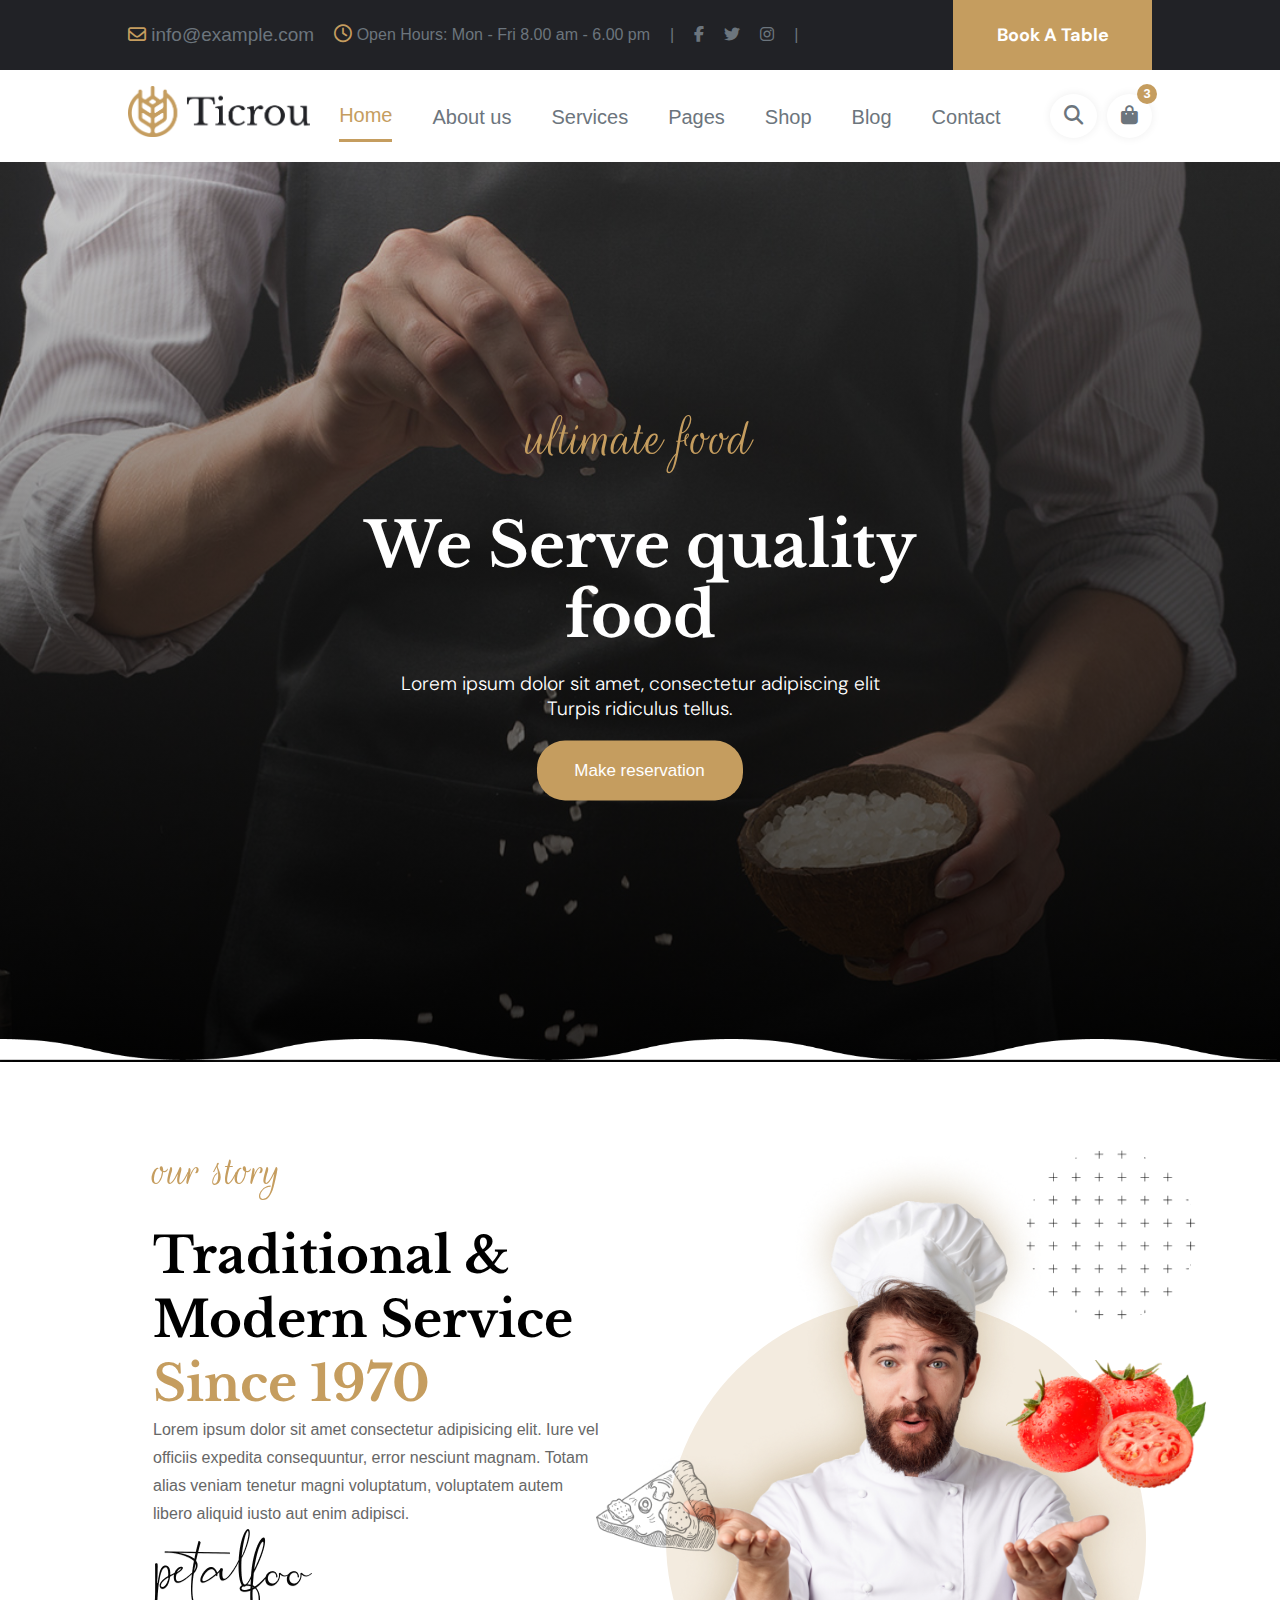
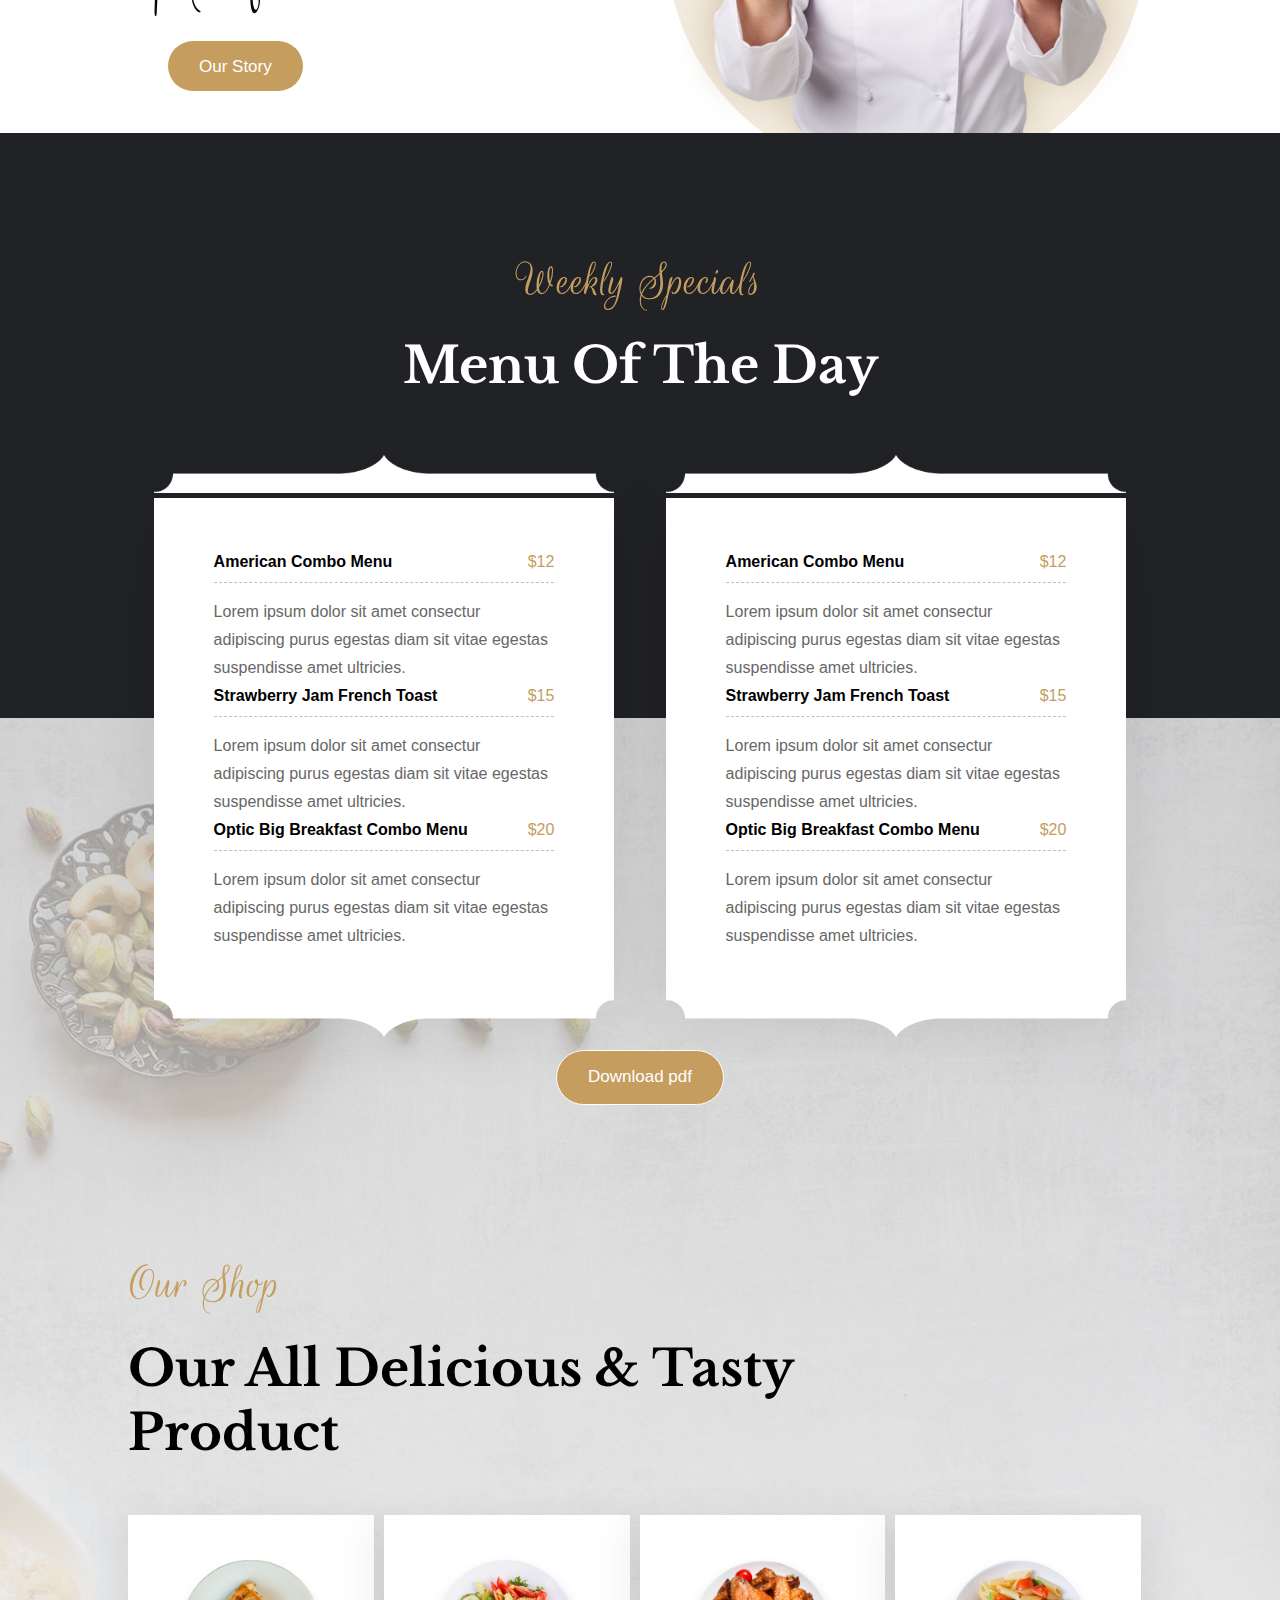
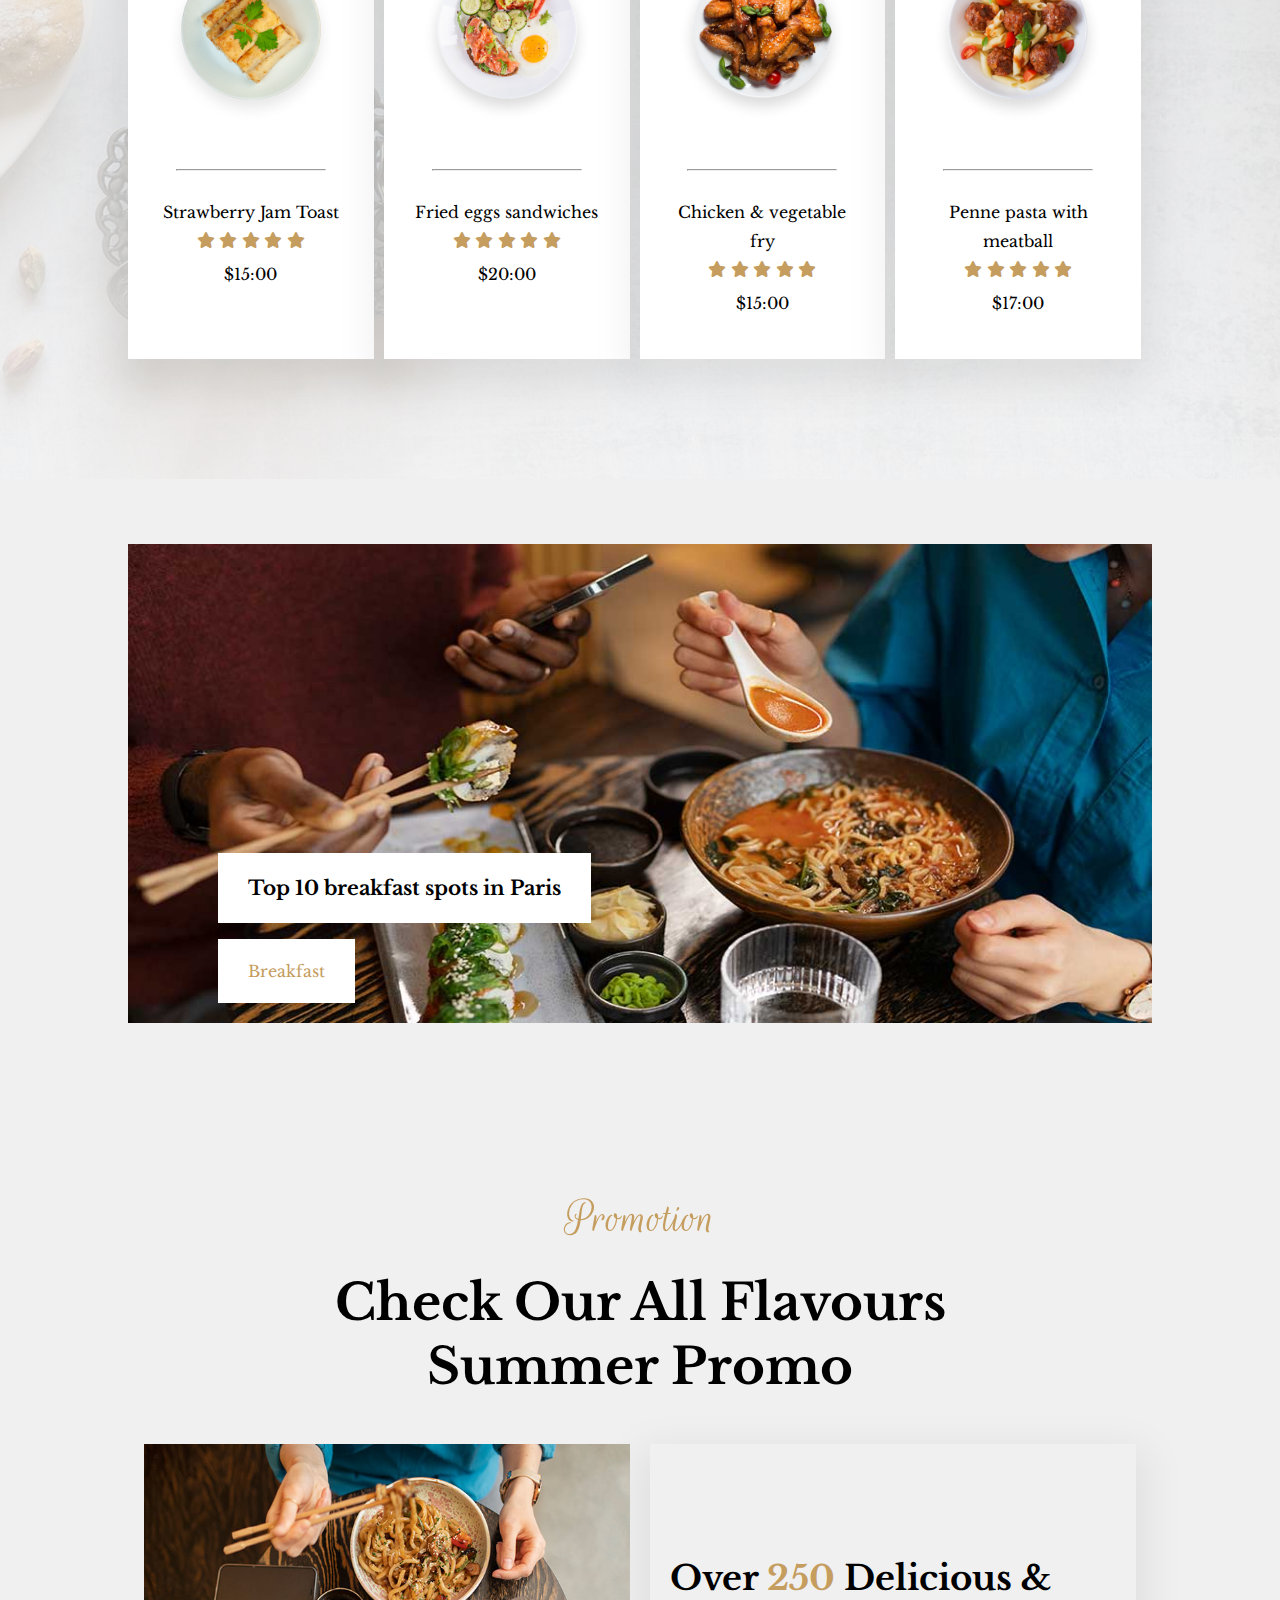
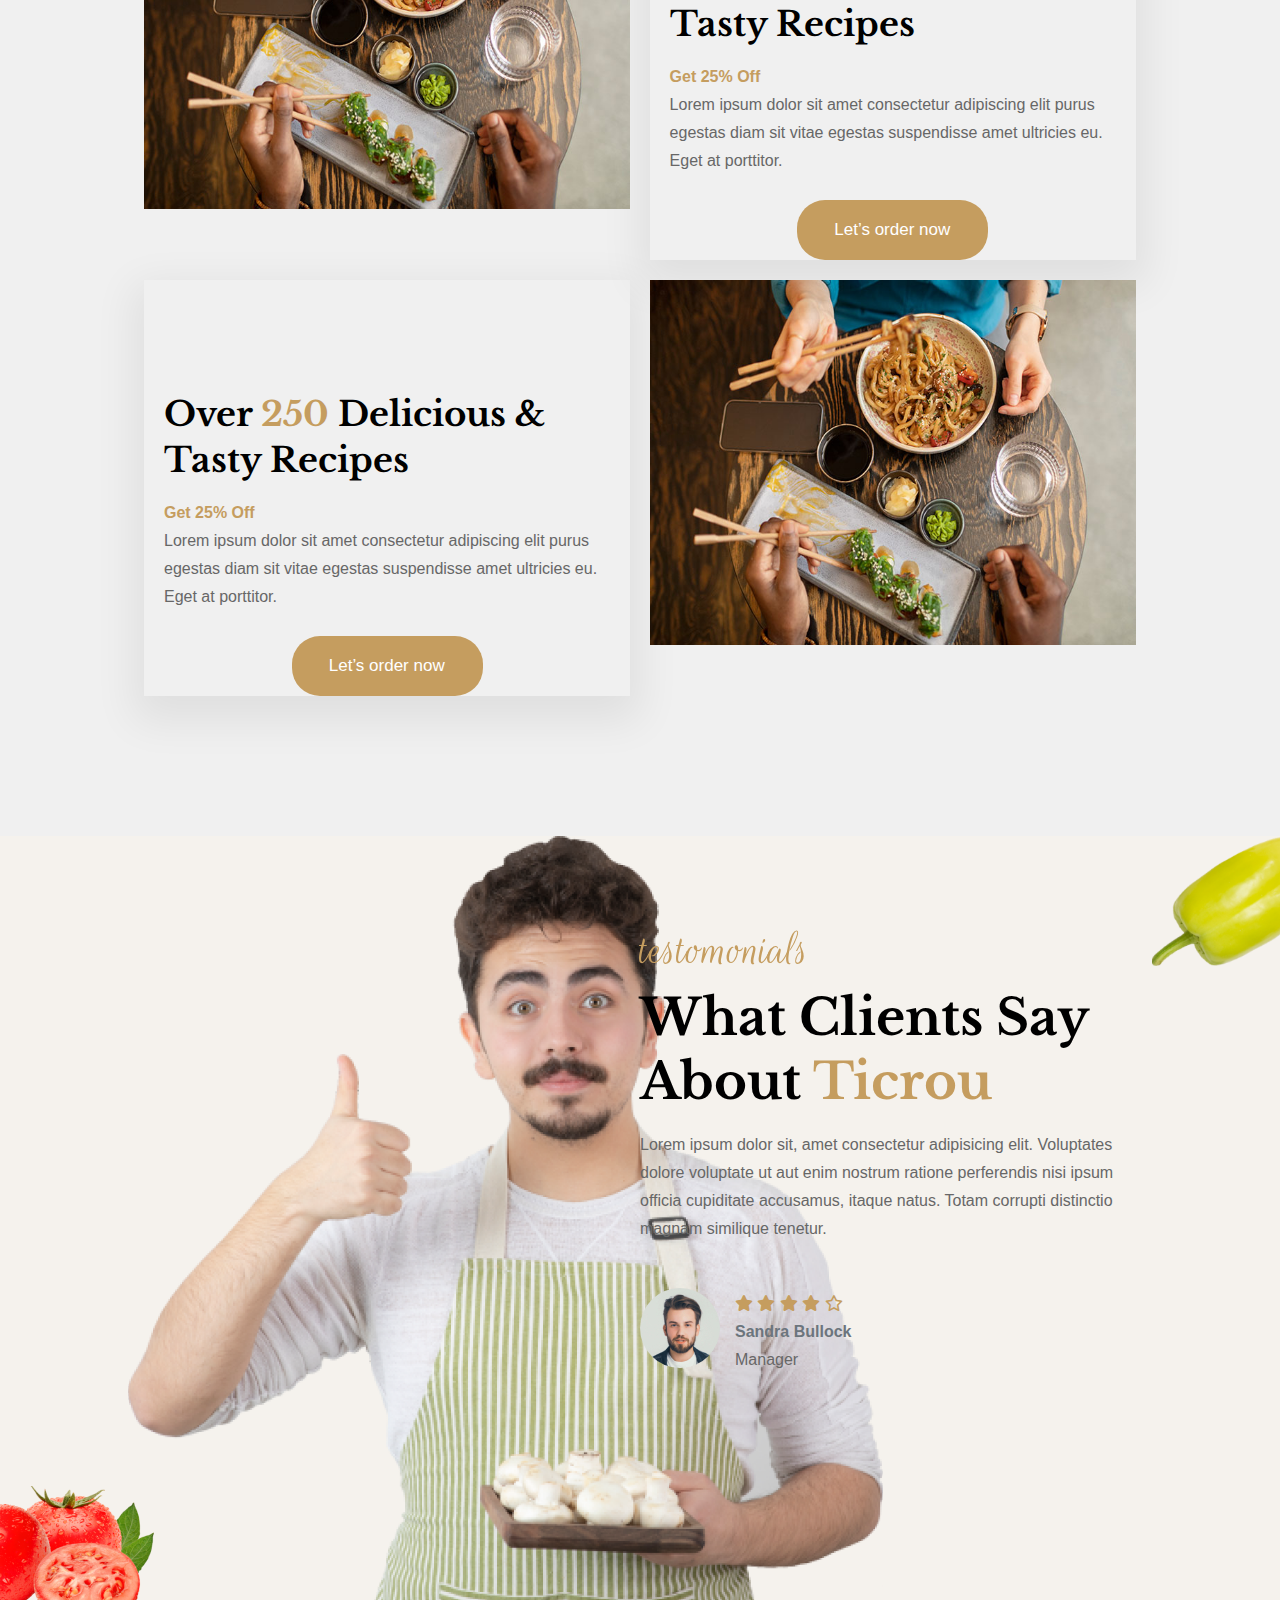
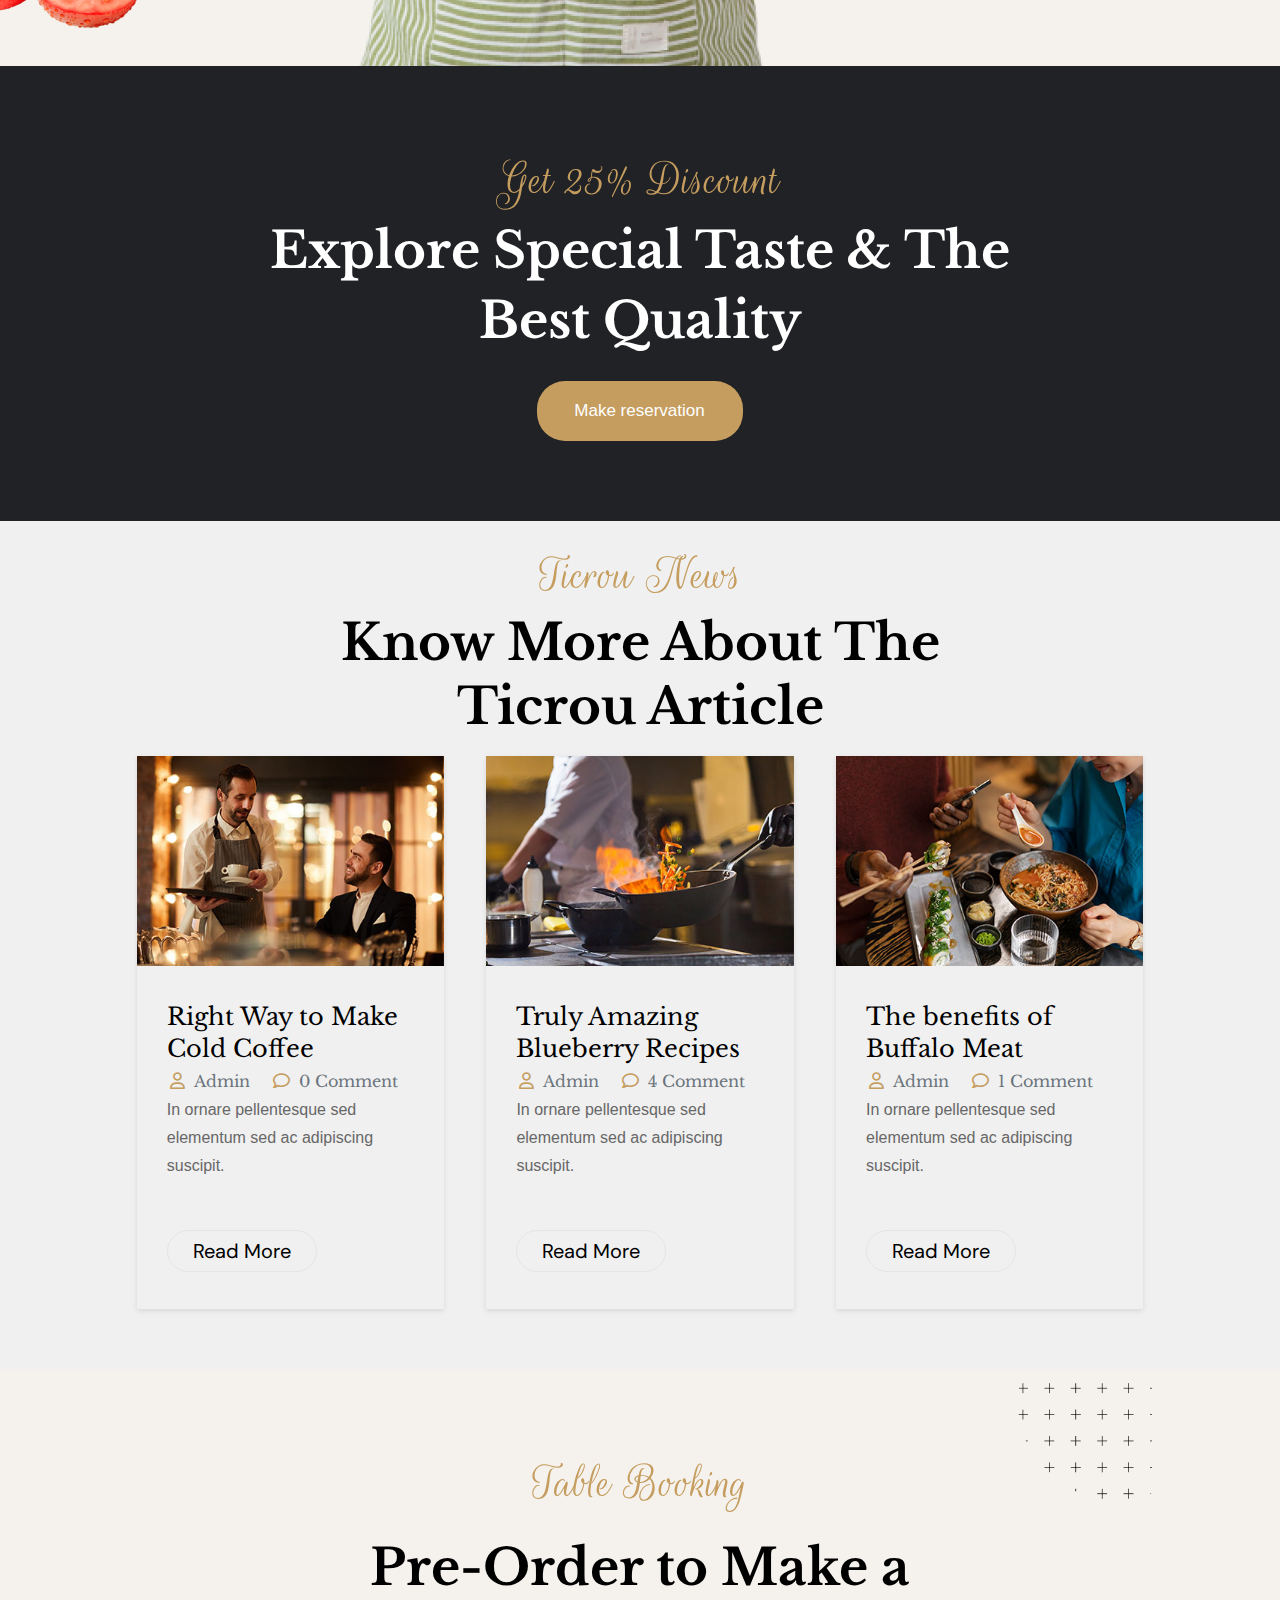
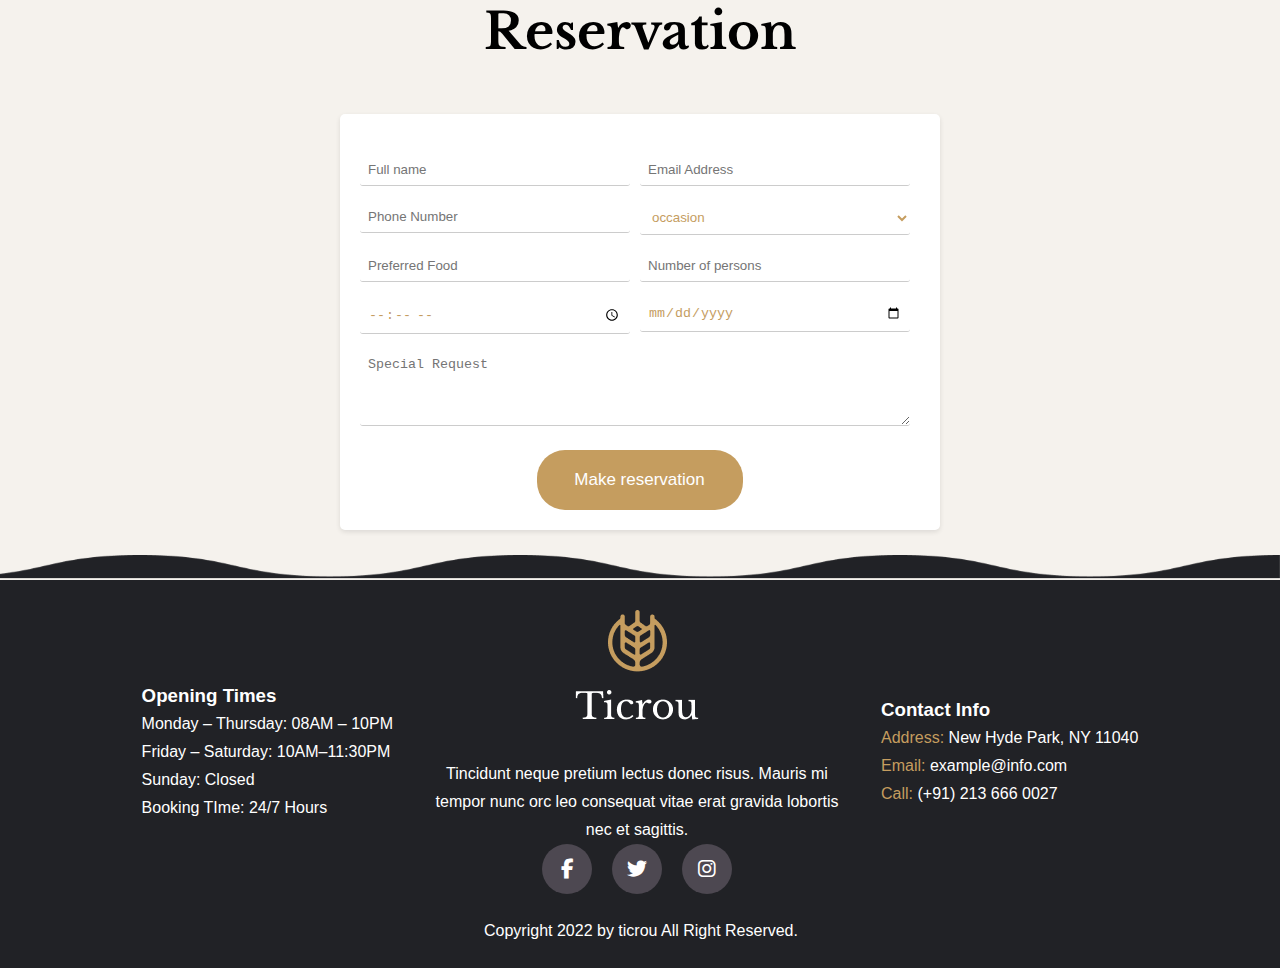
==== commit f8edd607: "Update and rename homepage.html to index.html" ====
--- a/index.html
+++ b/index.html
@@ -440,7 +440,7 @@
           <p>In ornare pellentesque sed elementum sed ac adipiscing suscipit.</p>
           <a href="#" class="theme-btn-two">Read More</a>
         </div>
-      </div>
+      </div> 
       <div class="news1">
         <div class="img-box">
           <a href=""><img src="./images/news-2.jpg" alt=""></a>
@@ -484,6 +484,9 @@
       <div class="form-img-1">
         <img src="./images/shape-2.png" alt="">
       </div>
+      <div class="form-img-2">
+        <img src="./images/footer-1.png" alt="">
+      </div>
       <form>
         <div class="input-group">
           <div class="input-item">
--- a/main.css
+++ b/main.css
@@ -1311,6 +1311,7 @@
 
 .booking .container{
     padding-top: 30px;
+    overflow: hidden;
 }
 
 .container .sub-title{
@@ -1511,6 +1512,25 @@
     border-radius: 3px;
     background-color: var(--white);
 }
+
+input[type="text"]:focus,
+input[type="email"]:focus,
+input[type="tel"]:focus,
+input[type="number"]:focus,
+input[type="time"]:focus,
+input[type="date"]:focus,
+select:focus,
+textarea:focus{
+    width: 100%;
+    padding: 8px;
+    border: none;
+    border-bottom: 1px solid #ccc;
+    color: var(--gold);
+    border-radius: 3px;
+    background-color: var(--white);
+    
+}
+
 
 button[type="submit"] {
     border-radius: 28px;
@@ -1589,3 +1609,14 @@
     left: -50px;
     z-index: 9999999999;
 }
+
+.form-img-2{
+    position: absolute;
+    top: -345px;
+    left: -145px;
+}
+
+.form-img-2 img{
+    height: 200px;
+    
+}